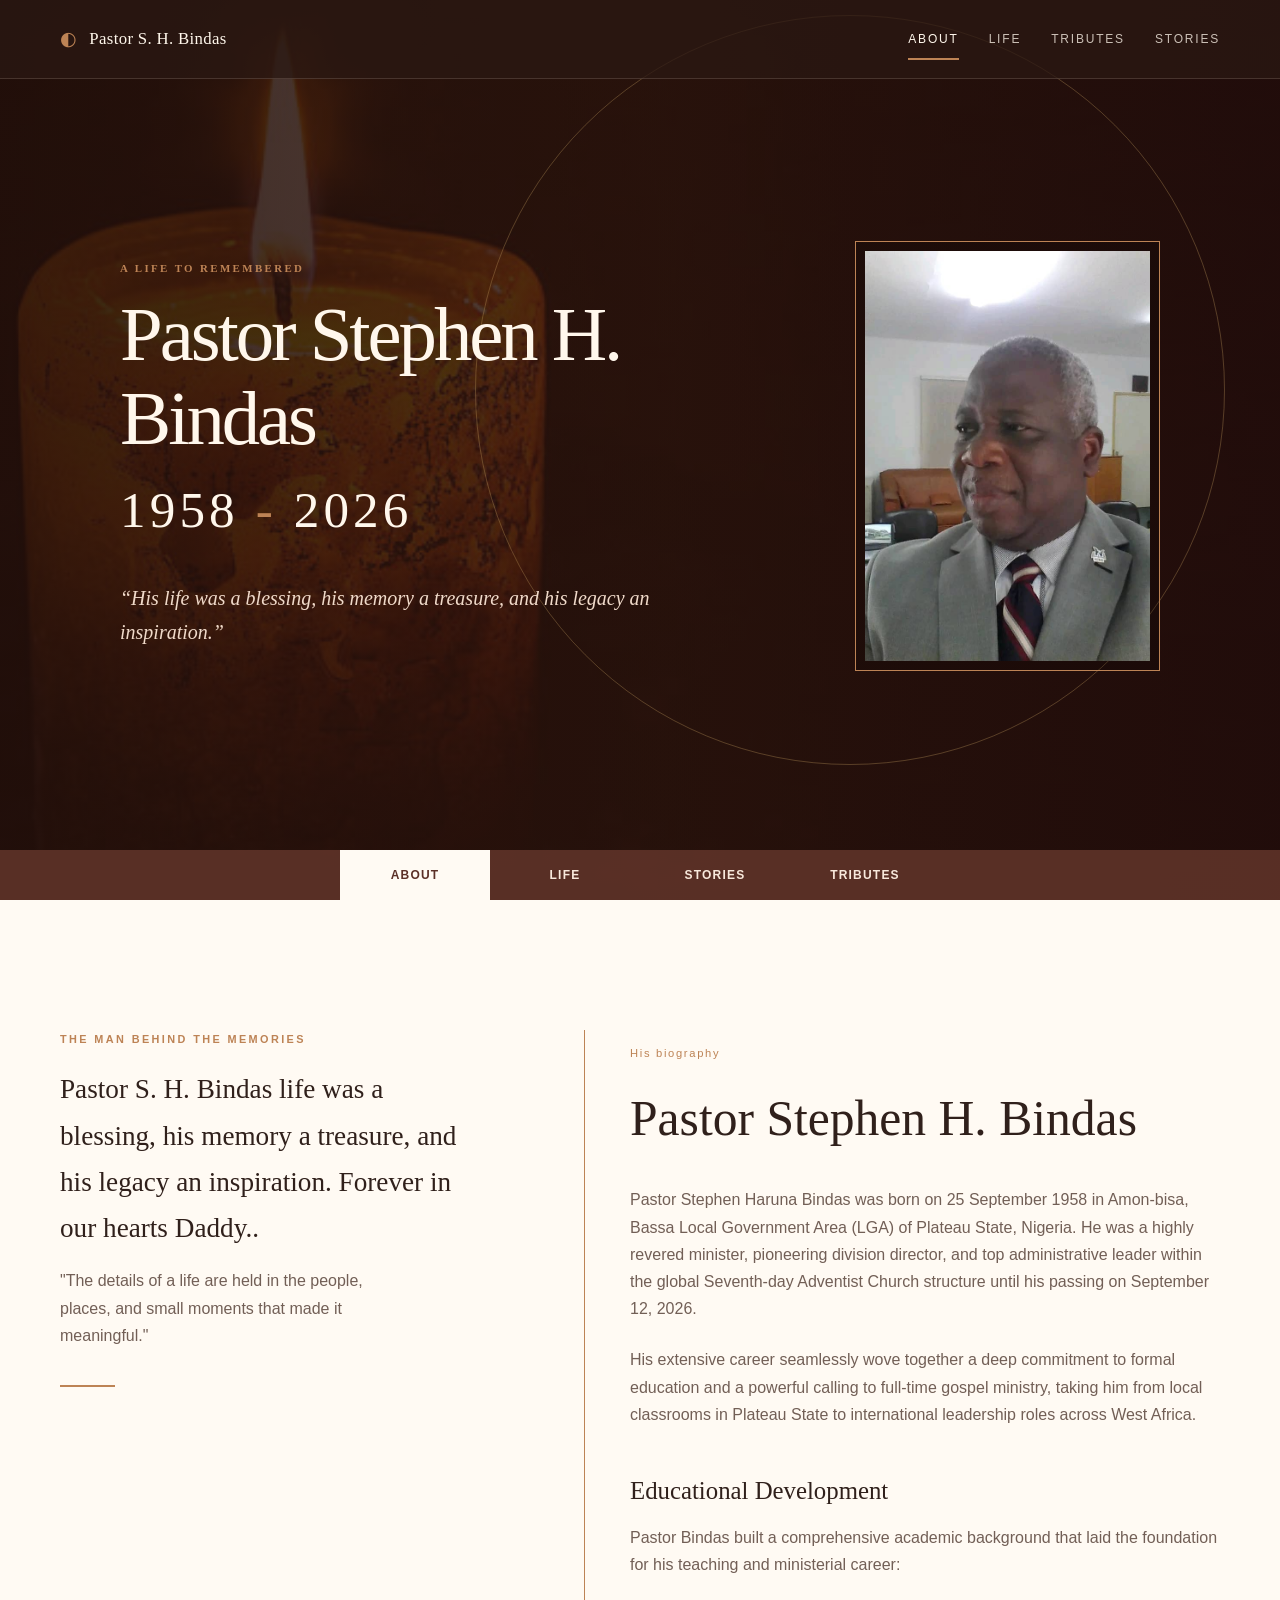
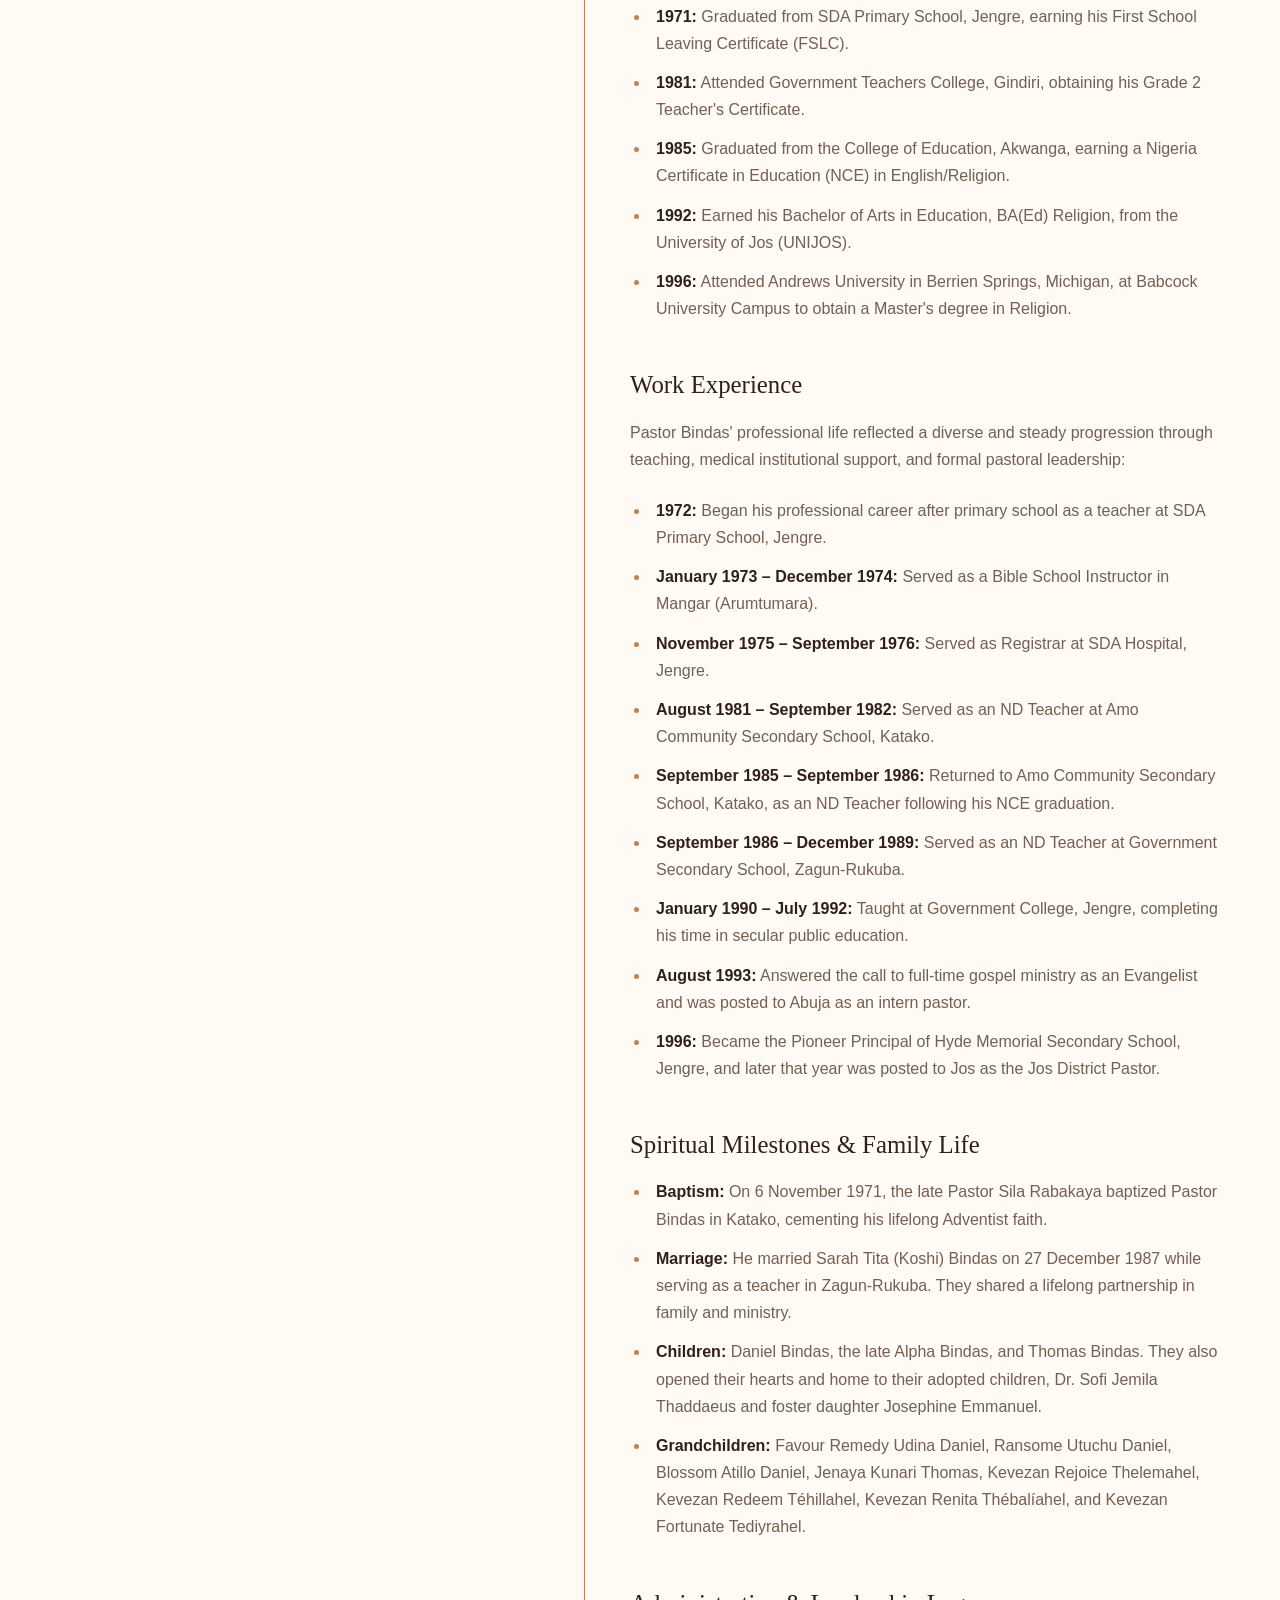
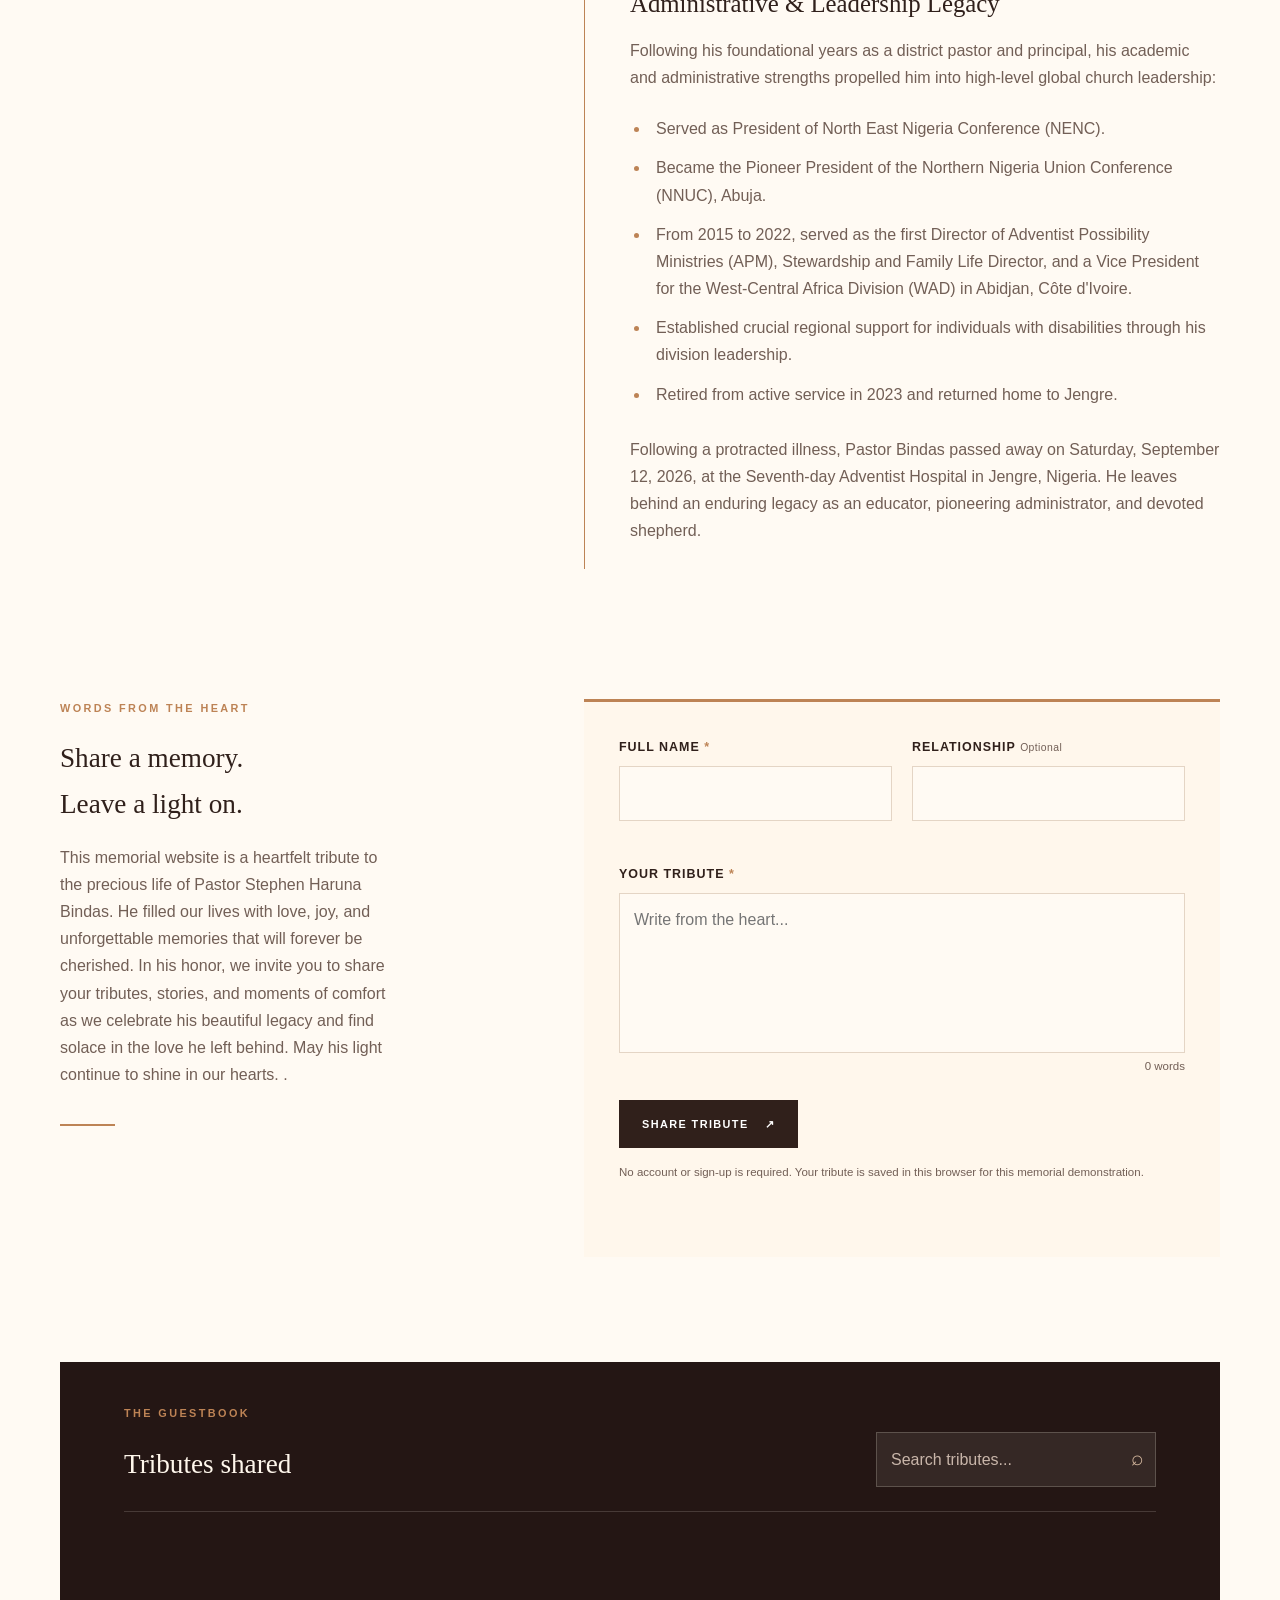
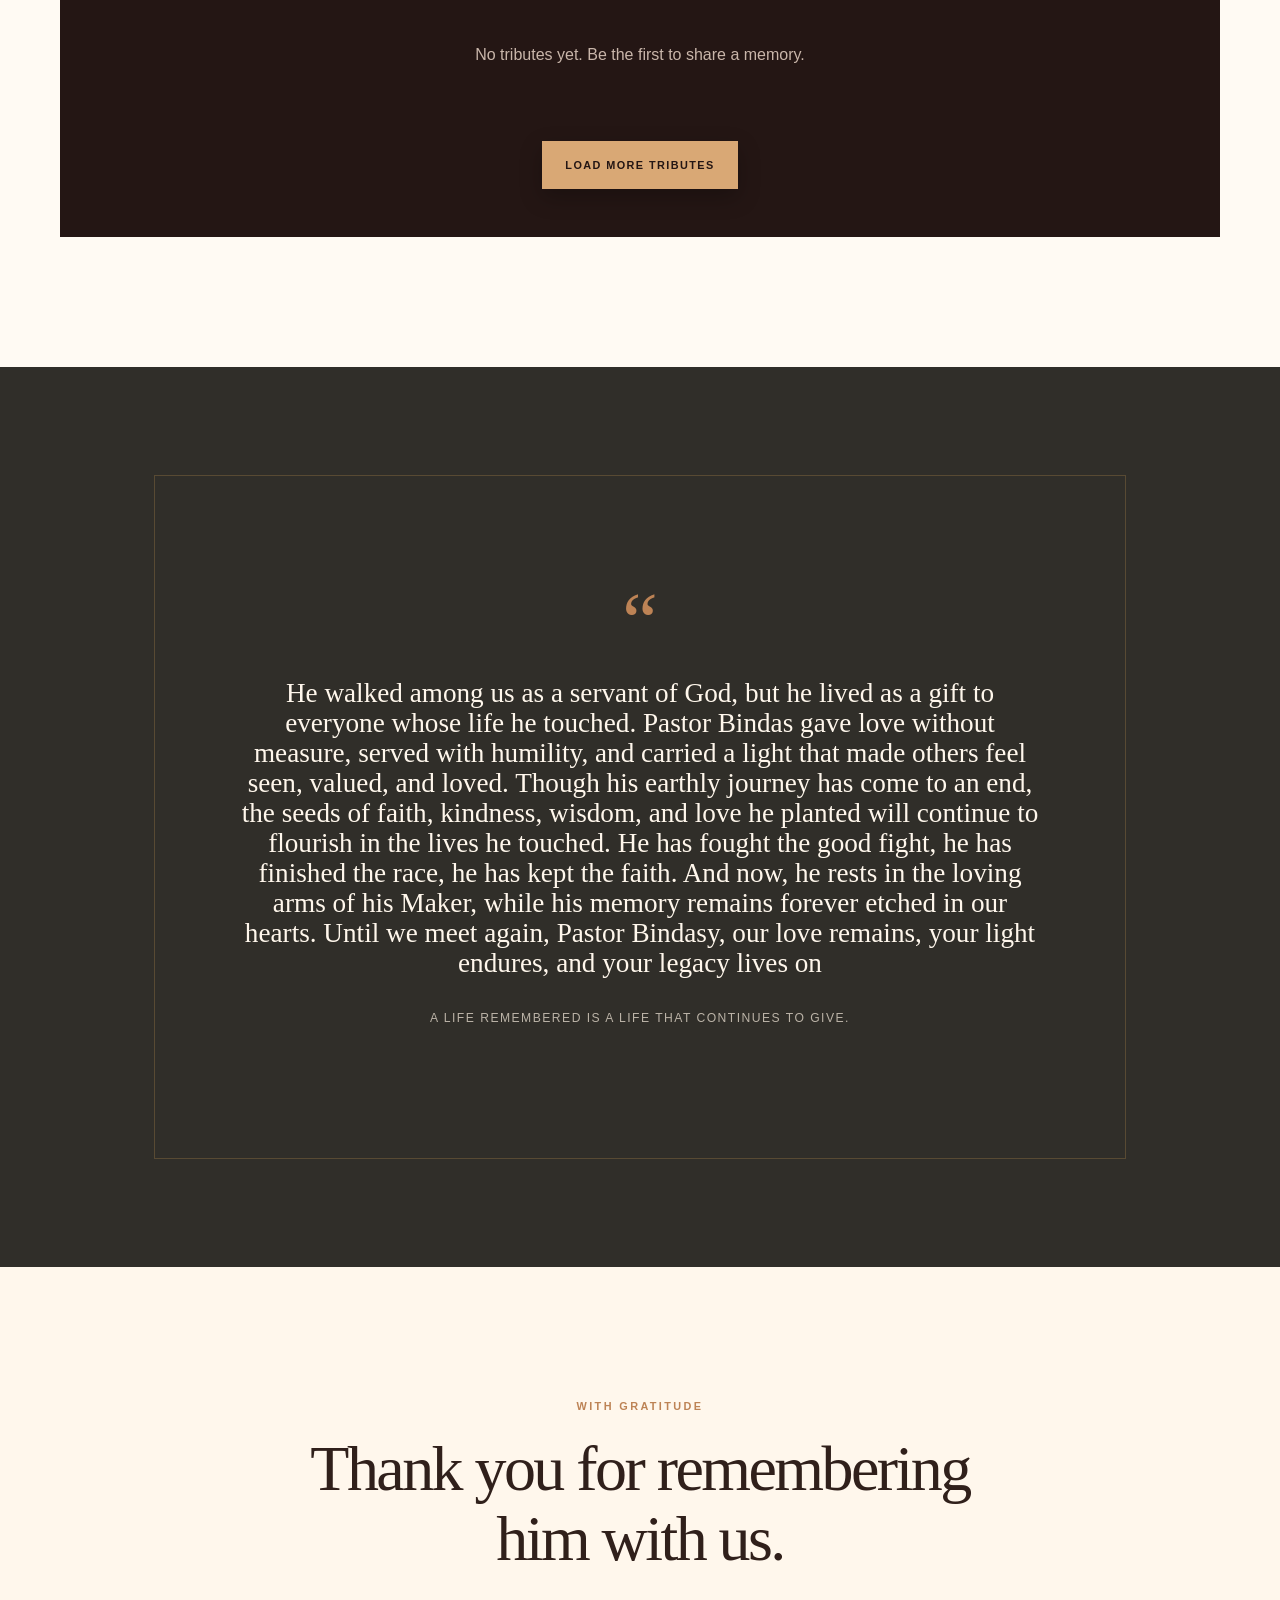
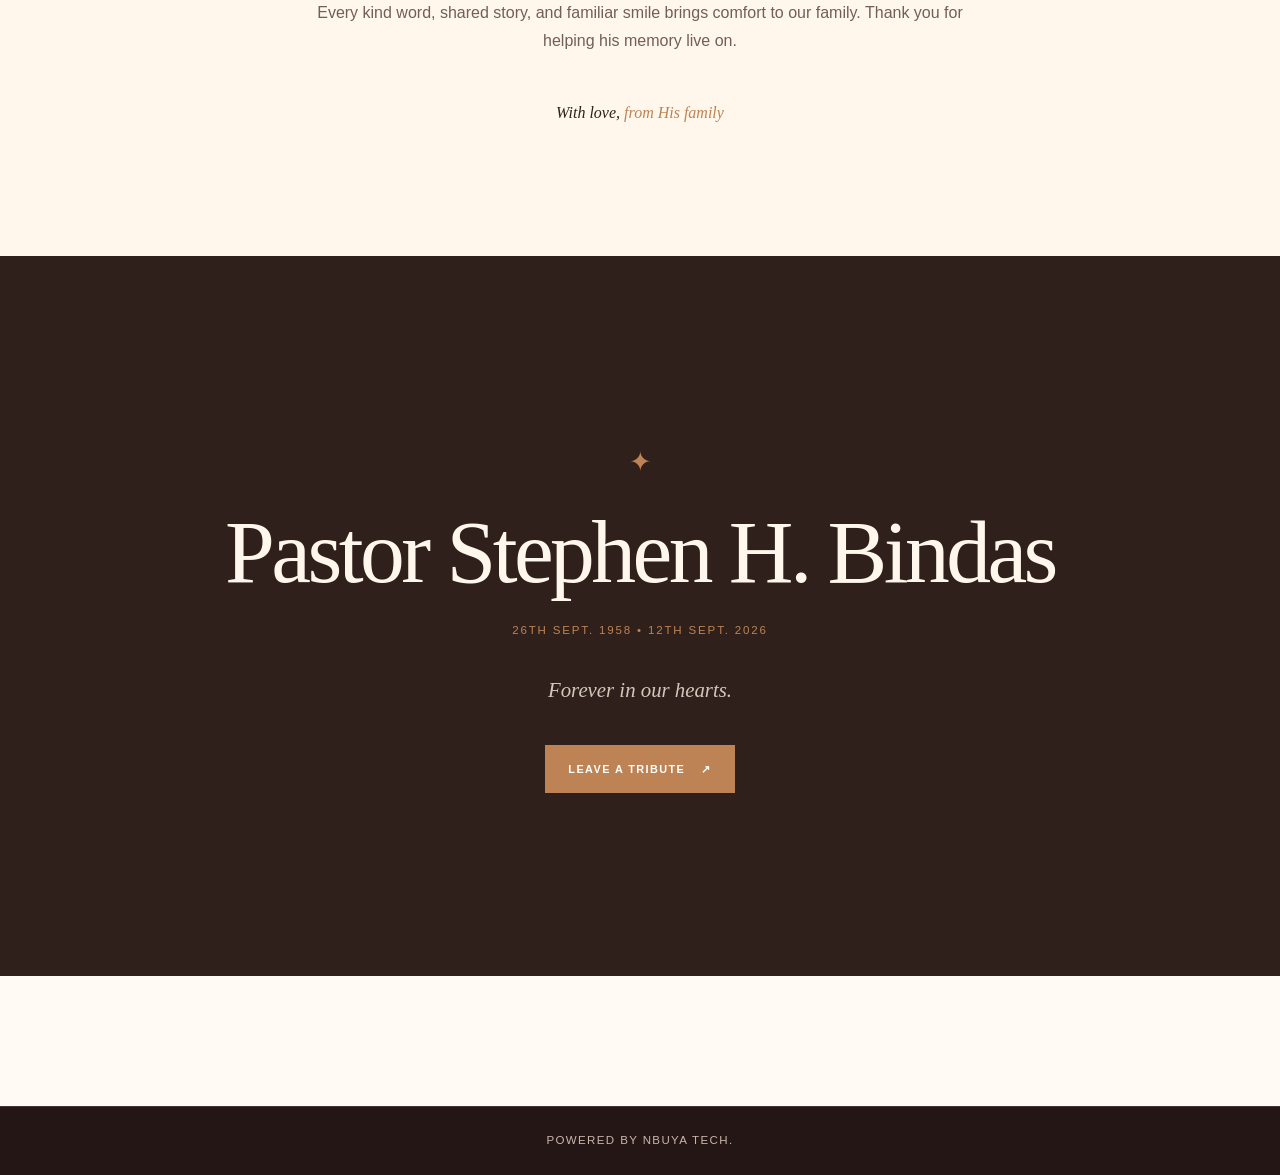
==== index.html @ 5a7131de "Update memorial website" ====
<!doctype html>
<html lang="en">

<head>
    <meta charset="utf-8">
    <meta name="viewport" content="width=device-width, initial-scale=1">
    <title>Pastor Stephen H. Bindas | Memorial Tribute</title>
    <meta name="description"
        content="Dear friends and family, In loving memory of our beloved Late Pastor Bindas, we have created a tribute page where we can share our memories, words of love, and heartfelt tributes in honour of his life and legacy. Please visit the link and leave a tribute. May his memory, love, and legacy continue to live on in our hearts. &#x1F54A;">
    <meta property="og:title" content="In Loving Memory of Late Pastor Bindas">
    <meta property="og:description"
        content="Dear friends and family, In loving memory of our beloved Late Pastor Bindas, we have created a tribute page where we can share our memories, words of love, and heartfelt tributes in honour of his life and legacy. Please take a moment to visit the link below and leave a tribute. May his memory, love, and legacy continue to live on in our hearts. &#x1F54A;">
    <meta property="og:type" content="website">
    <meta property="og:url" content="https://stephenbindas.xyz/">
    <meta property="og:image"
        content="https://stephenbindas.xyz/images/Bindas.jpeg">
    <meta property="og:image:type" content="image/jpeg">
    <meta property="og:image:alt" content="Portrait of Late Pastor Stephen H. Bindas">
    <link rel="stylesheet" href="css/style.css">
    <script src="js/script.js" defer></script>
</head>

<body>
    <a class="skip-link" href="#main-content">Skip to content</a>
    <header class="site-header">
        <nav class="nav container" aria-label="Main navigation">
            <a class="brand" href="#home" aria-label="Return to memorial home"><span
                    class="brand-mark">◐</span><span>Pastor S. H. Bindas</span></a>
            <button class="menu-toggle" type="button" aria-expanded="false" aria-controls="site-menu"
                aria-label="Open navigation menu"><span></span><span></span><span></span></button>
            <div class="nav-links" id="site-menu">
                <a class="nav-link active" href="#home">About</a>
                <a class="nav-link" href="#story">Life</a>
                <!--<a class="nav-link" href="#memories">Gallery</a>-->
                <a class="nav-link" href="#tributes">Tributes</a>
                <a class="nav-link" href="#legacy">Stories</a>
            </div>
        </nav>
    </header>

    <main id="main-content">
        <section class="hero screen" id="home" data-section>
            <div class="hero-wash"></div>
            <div class="hero-content container reveal">
                <div class="portrait-frame">
                    <img class="portrait-photo" src="images/Bindas.jpeg"
                        alt="Pastor Stephen H. Bindas in a formal portrait">
                </div>
                <div class="hero-copy">
                    <h2 class="eyebrow">A life to remembered</h2>
                    <h1>Pastor Stephen H. Bindas</h1>
                    <p class="hero-years">1958 <span aria-hidden="true">-</span> 2026</p>
                    <p class="hero-statement">“His life was a blessing, his memory a treasure, and his legacy an
                        inspiration.”</p>
                </div>
            </div>
            <div class="memorial-tabs" aria-label="Memorial sections">
                <div class="container memorial-tabs-inner">
                    <a class="memorial-tab active" href="#story">About</a>
                    <a class="memorial-tab" href="#story">Life</a>
                    <!-- <a class="memorial-tab" href="#memories">Gallery</a> -->
                    <a class="memorial-tab" href="#legacy">Stories</a>
                    <a class="memorial-tab" href="#tributes">Tributes</a>
                </div>
            </div>
        </section>

        <section class="story section" id="story" data-section>
            <div class="container story-layout">
                <div class="section-intro reveal">
                    <p class="eyebrow">The man behind the memories</p>
                    <h3>Pastor S. H. Bindas life was a blessing, his memory a treasure, and his legacy an inspiration.
                        Forever in our hearts Daddy..</h3>
                    <p class="intro-copy">"The details of a life are held in the people, places, and small moments that
                        made it meaningful."</p>
                    <div class="gold-rule"></div>
                </div>
                <article class="biography-article reveal">
                    <span class="story-number">His biography</span>
                    <h3>Pastor Stephen H. Bindas</h3>
                    <p>Pastor Stephen Haruna Bindas was born on 25 September 1958 in Amon-bisa, Bassa Local Government
                        Area (LGA) of Plateau State, Nigeria. He was a highly revered minister, pioneering division
                        director, and top administrative leader within the global Seventh-day Adventist Church structure
                        until his passing on September 12, 2026.</p>
                    <p>His extensive career seamlessly wove together a deep commitment to formal education and a
                        powerful calling to full-time gospel ministry, taking him from local classrooms in Plateau State
                        to international leadership roles across West Africa.</p>

                    <h4>Educational Development</h4>
                    <p>Pastor Bindas built a comprehensive academic background that laid the foundation for his teaching
                        and ministerial career:</p>
                    <ul>
                        <li><strong>1971:</strong> Graduated from SDA Primary School, Jengre, earning his First School
                            Leaving Certificate (FSLC).</li>
                        <li><strong>1981:</strong> Attended Government Teachers College, Gindiri, obtaining his Grade 2
                            Teacher's Certificate.</li>
                        <li><strong>1985:</strong> Graduated from the College of Education, Akwanga, earning a Nigeria
                            Certificate in Education (NCE) in English/Religion.</li>
                        <li><strong>1992:</strong> Earned his Bachelor of Arts in Education, BA(Ed) Religion, from the
                            University of Jos (UNIJOS).</li>
                        <li><strong>1996:</strong> Attended Andrews University in Berrien Springs, Michigan, at Babcock
                            University Campus to obtain a Master's degree in Religion.</li>
                    </ul>

                    <h4>Work Experience</h4>
                    <p>Pastor Bindas' professional life reflected a diverse and steady progression through teaching,
                        medical institutional support, and formal pastoral leadership:</p>
                    <ul>
                        <li><strong>1972:</strong> Began his professional career after primary school as a teacher at
                            SDA Primary School, Jengre.</li>
                        <li><strong>January 1973 – December 1974:</strong> Served as a Bible School Instructor in Mangar
                            (Arumtumara).</li>
                        <li><strong>November 1975 – September 1976:</strong> Served as Registrar at SDA Hospital,
                            Jengre.</li>
                        <li><strong>August 1981 – September 1982:</strong> Served as an ND Teacher at Amo Community
                            Secondary School, Katako.</li>
                        <li><strong>September 1985 – September 1986:</strong> Returned to Amo Community Secondary
                            School, Katako, as an ND Teacher following his NCE graduation.</li>
                        <li><strong>September 1986 – December 1989:</strong> Served as an ND Teacher at Government
                            Secondary School, Zagun-Rukuba.</li>
                        <li><strong>January 1990 – July 1992:</strong> Taught at Government College, Jengre, completing
                            his time in secular public education.</li>
                        <li><strong>August 1993:</strong> Answered the call to full-time gospel ministry as an
                            Evangelist and was posted to Abuja as an intern pastor.</li>
                        <li><strong>1996:</strong> Became the Pioneer Principal of Hyde Memorial Secondary School,
                            Jengre, and later that year was posted to Jos as the Jos District Pastor.</li>
                    </ul>

                    <h4>Spiritual Milestones &amp; Family Life</h4>
                    <ul>
                        <li><strong>Baptism:</strong> On 6 November 1971, the late Pastor Sila Rabakaya baptized Pastor
                            Bindas in Katako, cementing his lifelong Adventist faith.</li>
                        <li><strong>Marriage:</strong> He married Sarah Tita (Koshi) Bindas on 27 December 1987 while
                            serving as a teacher in Zagun-Rukuba. They shared a lifelong partnership in family and
                            ministry.</li>
                        <li><strong>Children:</strong> Daniel Bindas, the late Alpha Bindas, and Thomas Bindas. They
                            also opened their hearts and home to their adopted children, Dr. Sofi Jemila Thaddaeus and
                            foster daughter Josephine Emmanuel.</li>
                        <li><strong>Grandchildren:</strong> Favour Remedy Udina Daniel, Ransome Utuchu Daniel, Blossom
                            Atillo Daniel, Jenaya Kunari Thomas, Kevezan Rejoice Thelemahel, Kevezan Redeem Téhillahel,
                            Kevezan Renita Thébalíahel, and Kevezan Fortunate Tediyrahel.</li>
                    </ul>

                    <h4>Administrative &amp; Leadership Legacy</h4>
                    <p>Following his foundational years as a district pastor and principal, his academic and
                        administrative strengths propelled him into high-level global church leadership:</p>
                    <ul>
                        <li>Served as President of North East Nigeria Conference (NENC).</li>
                        <li>Became the Pioneer President of the Northern Nigeria Union Conference (NNUC), Abuja.</li>
                        <li>From 2015 to 2022, served as the first Director of Adventist Possibility Ministries (APM),
                            Stewardship and Family Life Director, and a Vice President for the West-Central Africa
                            Division (WAD) in Abidjan, Côte d'Ivoire.</li>
                        <li>Established crucial regional support for individuals with disabilities through his division
                            leadership.</li>
                        <li>Retired from active service in 2023 and returned home to Jengre.</li>
                    </ul>
                    <p>Following a protracted illness, Pastor Bindas passed away on Saturday, September 12, 2026, at the
                        Seventh-day Adventist Hospital in Jengre, Nigeria. He leaves behind an enduring legacy as an
                        educator, pioneering administrator, and devoted shepherd.</p>
                </article>
            </div>
            <!--
        </section>
        <section class="memories section section-dark" id="memories" data-section>
            <div class="container">
                <div class="section-heading reveal">
                    <p class="eyebrow">A collection of moments</p>
                    <h2>Memories we hold close.</h2>
                    <p>Replace these placeholders with photographs that tell his story. Select any image to view it
                        larger.</p>
                </div>
                
                <div class="gallery" aria-label="Memorial photo gallery">
                        <button class="gallery-item gallery-tall reveal" type="button" data-index="0"><span
                            class="image-placeholder"><img src="images/Bindas.jpeg" alt="Pastor Stephen Haruna Bindas in a formal portrait"><span>Memory 01</span></span><span class="gallery-caption">A life
                            well lived</span></button>
                    <button class="gallery-item reveal" type="button" data-index="1"><span
                            class="image-placeholder tone-warm"><img src="images/bindas1.jpeg" alt="Pastor Stephen Haruna Bindas seated indoors"><span>Memory 02</span></span><span
                            class="gallery-caption">The simple joys</span></button>
                    <button class="gallery-item reveal" type="button" data-index="2"><span
                            class="image-placeholder tone-light"><img src="images/bindas2.jpeg" alt="Pastor Stephen Haruna Bindas smiling in traditional clothing"><span>Memory 03</span></span><span
                            class="gallery-caption">Together</span></button>
                    <button class="gallery-item gallery-wide reveal" type="button" data-index="3"><span
                            class="image-placeholder tone-soft"><img src="images/bindas3.jpeg" alt="Pastor Stephen Haruna Bindas wearing a suit and tie"><span>Memory 04</span></span><span
                            class="gallery-caption">A lasting impression</span></button>
                </div>
            
            </div>
        </section>
    -->
            <section class="tributes section" id="tributes" data-section>
                <!--  <div class="demo-tribute-strip" aria-label="Demo tribute preview">
                <div class="demo-tribute-track">
                    <span>Demo tribute</span><strong>“His kindness made every room feel like home.”</strong><i>— A
                        friend</i>
                    <span aria-hidden="true">✦</span>
                    <span>Demo tribute</span><strong>“His kindness made every room feel like home.”</strong><i>— A
                        friend</i>
                    <span aria-hidden="true">✦</span>
                </div>
            </div>
        -->
                <div class="container tribute-layout">
                    <div class="section-intro reveal">
                        <p class="eyebrow">Words from the heart</p>
                        <h3>Share a memory.<br>Leave a light on.</h3>
                        <p class="intro-copy">This memorial website is a heartfelt tribute to the precious life of
                            Pastor
                            Stephen Haruna Bindas. He filled our lives with love, joy, and unforgettable memories that
                            will forever be cherished. In his honor, we invite you to share your tributes, stories, and
                            moments of comfort as we celebrate his beautiful legacy and find solace in the love he left
                            behind. May his light continue to shine in our hearts.

                            .</p>
                        <div class="gold-rule"></div>
                    </div>

                    <div class="tribute-panel reveal">
                        <form id="tribute-form" novalidate>
                            <div class="form-row">
                                <div class="field"><label for="full-name">Full name <span
                                            aria-hidden="true">*</span></label><input id="full-name" name="fullName"
                                        type="text" autocomplete="name" required><small class="field-error"
                                        id="name-error"></small></div>
                                <div class="field"><label for="relationship">Relationship <span
                                            class="optional">Optional</span></label><input id="relationship"
                                        name="relationship" type="text" autocomplete="off"></div>
                            </div>
                            <div class="field"><label for="tribute-message">Your tribute <span
                                        aria-hidden="true">*</span></label><textarea id="tribute-message" name="message"
                                    rows="5" required placeholder="Write from the heart..."></textarea>
                                <div class="field-meta"><small class="field-error" id="message-error"></small><span
                                        id="word-count">0 words</span></div>
                            </div>
                            <button class="button button-dark" type="submit">Share tribute <span
                                    aria-hidden="true">↗</span></button>
                            <p class="form-note">No account or sign-up is required. Your tribute is saved in this
                                browser for this memorial demonstration.</p>
                        </form>
                        <div class="notification" id="form-notification" role="status" aria-live="polite"></div>
                    </div>
                </div>
                <div class="container tribute-list-wrap reveal">
                    <div class="list-header">
                        <div>
                            <p class="eyebrow">The guestbook</p>
                            <h3>Tributes shared</h3>
                        </div><label class="search-box"><span class="sr-only">Search tributes</span><input
                                id="tribute-search" type="search" placeholder="Search tributes..."><span
                                aria-hidden="true">⌕</span></label>
                    </div>
                    <div class="tribute-carousel" aria-label="Submitted tributes carousel">
                        <button class="carousel-control carousel-prev" id="carousel-prev" type="button"
                            aria-label="Show previous tribute">‹</button>
                        <div class="tribute-carousel-window">
                            <div id="tribute-list" class="tribute-list"></div>
                        </div>
                        <button class="carousel-control carousel-next" id="carousel-next" type="button"
                            aria-label="Show next tribute">›</button>
                    </div>
                    <p class="carousel-status" id="carousel-status" aria-live="polite"></p>
                    <p id="empty-state" class="empty-state">No tributes yet. Be the first to share a memory.</p>
                    <button class="button button-outline load-more" id="load-more" type="button" hidden>Load more
                        tributes</button>
                </div>
            </section>

            <section class="quote screen section-dark" id="legacy" data-section>
                <div class="quote-content container reveal"><span class="quote-mark" aria-hidden="true">“</span>
                    <blockquote><!-- REPLACE: MEMORIAL QUOTE -->
                        <h3> He walked among us as a servant of God, but he lived as a
                            gift to everyone whose life he touched. Pastor Bindas gave love without measure, served with
                            humility, and carried a light that made others feel seen, valued, and loved. Though his
                            earthly
                            journey has come to an end, the seeds of faith, kindness, wisdom, and love he planted will
                            continue
                            to flourish in the lives he touched.

                            He has fought the good fight, he has finished the race, he has kept the faith. And now, he
                            rests in
                            the loving arms of his Maker, while his memory remains forever etched in our hearts.

                            Until we meet again, Pastor Bindasy, our love remains, your light endures, and your legacy
                            lives on </h3>
                    </blockquote>
                    <p class="quote-attribution">A life remembered is a life that continues to give.</p>
                </div>
            </section>
            <section class="thank-you section">
                <div class="container thank-you-content reveal">
                    <p class="eyebrow">With gratitude</p>
                    <h2>Thank you for remembering him with us.</h2>
                    <p>Every kind word, shared story, and familiar smile brings comfort to our family. Thank you for
                        helping
                        his memory live on.</p>
                    <div class="signature">With love, <span> from His family</span></div>
                </div>
            </section>
            <section class="final-screen screen" aria-labelledby="final-heading">
                <div class="container final-content reveal"><span class="final-star"
                        aria-hidden="true">✦</span><!-- REPLACE: FATHER'S NAME -->
                    <h2 id="final-heading">Pastor Stephen H. Bindas</h2><!-- REPLACE: DATES -->
                    <p class="life-dates">26th Sept. 1958 <span aria-hidden="true">•</span> 12th Sept. 2026</p>
                    <p class="forever">Forever in our hearts.</p><a class="button button-gold" href="#tributes">Leave a
                        tribute <span aria-hidden="true">↗</span></a>
                </div>
            </section>
    </main>

    <footer class="site-footer">
        <p>Powered by NBUYA Tech.</p>
    </footer>

    <button class="back-to-top" id="back-to-top" type="button" aria-label="Back to top">↑</button>
    <div class="lightbox" id="lightbox" role="dialog" aria-modal="true" aria-label="Expanded memory" hidden><button
            class="lightbox-close" type="button" aria-label="Close image viewer">×</button><button
            class="lightbox-arrow lightbox-prev" type="button" aria-label="Previous image">‹</button>
        <div class="lightbox-image" id="lightbox-image"></div>
        <p id="lightbox-caption"></p><button class="lightbox-arrow lightbox-next" type="button"
            aria-label="Next image">›</button>
    </div>
</body>

</html>
---- css/style.css ----
:root { --ivory: #fff7ec; --paper: #fffaf3; --charcoal: #30201b; --muted: #725f56; --gold: #bd8355; --line: #e4d5c5; --dark: #3f211b; --brown: #5b3027; --serif: Georgia, 'Times New Roman', serif; --sans: 'Trebuchet MS', 'Segoe UI', sans-serif; }
* { box-sizing: border-box; }
html { scroll-behavior: smooth; }
body { margin: 0; background: var(--paper); color: var(--charcoal); font-family: var(--sans); font-size: 16px; line-height: 1.7; }
body.menu-open { overflow: hidden; }
a { color: inherit; text-decoration: none; }
button, input, textarea { font: inherit; }
button, a { -webkit-tap-highlight-color: transparent; }
:focus-visible { outline: 3px solid var(--gold); outline-offset: 4px; }
.container { width: min(1160px, calc(100% - 80px)); margin-inline: auto; }
.screen { min-height: 100vh; display: grid; place-items: center; }
.section { padding: 130px 0; }
.section-dark { background: var(--dark); color: var(--ivory); }
.skip-link { position: fixed; left: 16px; top: -60px; z-index: 20; padding: 10px 16px; background: var(--gold); color: #fff; }
.skip-link:focus { top: 16px; }
.site-header { position: fixed; top: 0; z-index: 10; width: 100%; border-bottom: 1px solid rgba(255,239,220,.14); background: rgba(43,24,19,.76); color: var(--ivory); transition: background .3s, color .3s, box-shadow .3s; }
.site-header.scrolled { background: rgba(63,33,27,.97); color: var(--ivory); box-shadow: 0 1px 18px rgba(49,25,20,.18); border-color: rgba(255,239,220,.18); }
.nav { min-height: 78px; display: flex; align-items: center; justify-content: space-between; gap: 30px; }
.brand { display: flex; align-items: center; gap: 12px; font-family: var(--serif); font-size: 1.05rem; letter-spacing: .02em; }
.brand-mark, .final-star { color: var(--gold); font-size: 1.2rem; }
.nav-links { display: flex; align-items: center; gap: 30px; }
.nav-link { position: relative; font-size: .75rem; text-transform: uppercase; letter-spacing: .15em; padding: 28px 0; opacity: .76; }
.nav-link:hover, .nav-link.active { opacity: 1; }
.nav-link.active::after { position: absolute; content: ''; left: 0; right: 0; bottom: 17px; height: 2px; background: var(--gold); }
.menu-toggle { display: none; border: 0; background: transparent; color: inherit; cursor: pointer; padding: 8px; }
.menu-toggle span { display: block; width: 25px; height: 1px; margin: 5px; background: currentColor; }
.hero { position: relative; overflow: hidden; background: #301710 url('../images/candle.jpeg') center / cover no-repeat; color: var(--ivory); text-align: center; }
.hero::before { content: ''; position: absolute; inset: 0; background: linear-gradient(90deg, rgba(35,15,10,.82), rgba(48,22,13,.58) 52%, rgba(35,13,11,.78)), linear-gradient(110deg, rgba(48,22,13,.46), rgba(35,13,11,.72)); }
.hero-wash { position: absolute; width: min(60vw, 750px); height: min(60vw, 750px); border: 1px solid rgba(190,153,93,.35); border-radius: 50%; transform: translate(28%, -8%); }
.hero-content { position: relative; display: flex; flex-direction: row-reverse; align-items: center; justify-content: center; gap: clamp(35px, 8vw, 120px); width: min(1040px, calc(100% - 80px)); padding: 82px 0 70px; text-align: left; }
.eyebrow { margin: 0 0 18px; color: var(--gold); text-transform: uppercase; letter-spacing: .22em; font-size: .68rem; font-weight: bold; }
.hero h1, h2, blockquote { font-family: var(--serif); font-weight: normal; line-height: 1.1; }
.hero h1 { margin: 18px 0 4px; font-size: clamp(3rem, 6vw, 5.8rem); letter-spacing: -.04em; }
.portrait-frame { width: min(340px, 72vw); height: min(430px, 58vh); min-height: 300px; margin: 0 auto; padding: 9px; border: 1px solid var(--gold); background: rgba(0,0,0,.2); }
.portrait-photo { display: block; width: 100%; height: 100%; object-fit: cover; object-position: center 28%; }
.life-dates { letter-spacing: .16em; color: var(--gold); font-size: .72rem; text-transform: uppercase; }
.hero-copy { max-width: 650px; }.hero-years { margin: 0; color: var(--ivory); font-family: var(--serif); font-size: clamp(2rem, 4vw, 3.6rem); letter-spacing: .08em; }.hero-years span { color: var(--gold); }.hero-statement { max-width: 540px; margin: 28px 0 0; color: #f0daca; font-family: var(--serif); font-size: 1.25rem; font-style: italic; }
.scroll-cue { display: inline-flex; align-items: center; gap: 12px; margin-top: 35px; color: #c4bbae; text-transform: uppercase; letter-spacing: .16em; font-size: .65rem; }
.scroll-line { width: 35px; height: 1px; background: var(--gold); }
.memorial-tabs { position: absolute; bottom: 0; left: 0; width: 100%; background: rgba(91,48,39,.96); }
.memorial-tabs-inner { display: flex; justify-content: center; gap: 0; }
.memorial-tab { min-width: 150px; padding: 15px 25px; color: #f8e9dc; font-size: .75rem; font-weight: bold; letter-spacing: .1em; text-align: center; text-transform: uppercase; }
.memorial-tab:hover, .memorial-tab.active { background: var(--paper); color: var(--brown); }
.story { background: var(--paper); }
.story-layout, .tribute-layout { display: grid; grid-template-columns: .8fr 1.2fr; gap: 100px; align-items: start; }
.section-intro { position: sticky; top: 140px; }
h2 { margin: 0 0 25px; font-size: clamp(2.5rem, 5vw, 4.8rem); letter-spacing: -.04em; }
.intro-copy { max-width: 330px; color: var(--muted); }
.gold-rule { width: 55px; height: 2px; margin-top: 36px; background: var(--gold); }
.biography-article { max-width: 700px; padding: 8px 0 0 45px; border-left: 1px solid var(--gold); }
.biography-article h3 { margin: 12px 0 25px; font-size: clamp(2rem, 4vw, 3.1rem); }
.biography-article p { margin: 0 0 24px; color: var(--muted); font-size: 1rem; }
.biography-article h4 { margin: 42px 0 12px; color: var(--charcoal); font-family: var(--serif); font-size: 1.55rem; font-weight: normal; }
.biography-article ul { margin: 0 0 28px; padding-left: 20px; color: var(--muted); }
.biography-article li { margin-bottom: 12px; padding-left: 6px; }
.biography-article li::marker { color: var(--gold); }
.biography-article strong { color: var(--charcoal); font-weight: bold; }
.story-number { color: var(--gold); font-size: .7rem; letter-spacing: .15em; }
h3 { margin: 7px 0 10px; font-family: var(--serif); font-size: 1.7rem; font-weight: normal; }
.demo-tribute-strip { overflow: hidden; padding: 16px 0; border-top: 1px solid var(--line); border-bottom: 1px solid var(--line); background: var(--ivory); color: var(--charcoal); white-space: nowrap; }
.demo-tribute-track { display: flex; align-items: center; gap: 22px; width: max-content; animation: tribute-scroll 28s linear infinite; }
.demo-tribute-track span { color: var(--gold); font-size: .65rem; font-weight: bold; letter-spacing: .18em; text-transform: uppercase; }
.demo-tribute-track strong { font-family: var(--serif); font-size: 1.05rem; font-weight: normal; }
.demo-tribute-track i { color: var(--muted); font-family: var(--serif); font-size: .9rem; }
@keyframes tribute-scroll { from { transform: translateX(0); } to { transform: translateX(-50%); } }
.memories { background-color: var(--dark); background-image: linear-gradient(145deg, rgba(178,138,75,.12), transparent 45%); }
.section-heading { max-width: 560px; margin-bottom: 55px; }
.section-heading h2 { color: var(--ivory); }
.section-heading > p:last-child { color: #bcb6ac; }
.gallery { display: grid; grid-template-columns: 1.1fr .85fr .85fr; grid-template-rows: 220px 220px; gap: 18px; }
.gallery-item { position: relative; overflow: hidden; min-width: 0; padding: 0; border: 0; background: #3c3934; text-align: left; cursor: pointer; }
.gallery-tall { grid-row: span 2; }
.gallery-wide { grid-column: span 2; }
.image-placeholder { position: relative; display: grid; place-items: center; width: 100%; height: 100%; overflow: hidden; color: rgba(255,253,249,.78); background: radial-gradient(circle at 30% 25%, #867860, #514a3e 50%, #36332e); font-family: var(--serif); font-size: 1.2rem; transition: transform .5s; }
.image-placeholder img { display: block; width: 100%; height: 100%; object-fit: cover; transition: transform .5s; }
.image-placeholder > span { position: absolute; left: 0; top: 0; opacity: 0; }
.tone-warm { background: radial-gradient(circle at 70% 25%, #a89270, #655646 55%, #3d3932); }.tone-light { background: radial-gradient(circle at 45% 15%, #d8d1c3, #968f82 50%, #605a50); color: #514b42; }.tone-soft { background: radial-gradient(circle at 40% 20%, #a6a398, #706d64 55%, #3d3a35); }
.gallery-item:hover .image-placeholder img { transform: scale(1.04); }
.gallery-caption { position: absolute; bottom: 18px; left: 20px; color: #fff; font-family: var(--serif); font-size: 1.15rem; }
.tributes { background: var(--paper); }
.tribute-panel { padding: 35px; background: var(--ivory); border-top: 3px solid var(--gold); }
.form-row { display: grid; grid-template-columns: 1fr 1fr; gap: 20px; }
.field { margin-bottom: 23px; }.field label { display: block; margin-bottom: 8px; font-size: .78rem; font-weight: bold; letter-spacing: .08em; text-transform: uppercase; }.field label span:not(.optional) { color: var(--gold); }.optional { color: var(--muted); font-size: .65rem; font-weight: normal; letter-spacing: .04em; text-transform: none; }
input, textarea { width: 100%; border: 1px solid var(--line); border-radius: 0; padding: 13px 14px; background: var(--paper); color: var(--charcoal); transition: border-color .2s, box-shadow .2s; }
textarea { display: block; min-height: 130px; resize: none; line-height: 1.65; }
input:focus, textarea:focus { border-color: var(--gold); box-shadow: 0 0 0 3px rgba(178,138,75,.12); outline: none; }
.field-error { display: block; min-height: 20px; color: #a34538; font-size: .75rem; }.field-meta { display: flex; justify-content: space-between; gap: 12px; }.field-meta > span { color: var(--muted); font-size: .72rem; padding-top: 4px; }
.button { display: inline-flex; align-items: center; justify-content: center; gap: 16px; min-height: 48px; padding: 12px 22px; border: 1px solid transparent; cursor: pointer; text-transform: uppercase; letter-spacing: .13em; font-size: .68rem; font-weight: bold; transition: transform .2s, background .2s; }.button:hover { transform: translateY(-2px); }.button-dark { background: var(--charcoal); color: #fff; }.button-outline { border-color: var(--gold); background: transparent; color: var(--charcoal); }.button-gold { background: var(--gold); color: #fff; }.form-note { margin: 15px 0 0; color: var(--muted); font-size: .72rem; }.notification { min-height: 22px; margin-top: 18px; color: #397152; font-size: .85rem; }.notification.error { color: #a34538; }
.tribute-list-wrap { margin-top: 105px; padding: 42px clamp(18px, 5vw, 65px) 48px; background: #241614; color: var(--ivory); }.list-header { display: flex; align-items: end; justify-content: space-between; gap: 25px; padding-bottom: 24px; border-bottom: 1px solid rgba(255,247,236,.16); }.list-header h3 { margin: 0; }.search-box { position: relative; width: min(280px, 100%); }.search-box input { border-color: rgba(255,247,236,.2); background: rgba(255,247,236,.08); color: var(--ivory); padding-right: 35px; }.search-box input::placeholder { color: #c9b6aa; }.search-box span:not(.sr-only) { position: absolute; right: 12px; top: 8px; color: #d6b99f; font-size: 1.3rem; }.tribute-carousel { display: flex; align-items: center; gap: 18px; margin-top: 28px; }.tribute-carousel-window { width: 100%; overflow: hidden; }.tribute-list { display: flex; gap: 18px; margin: 0; transition: transform .55s ease; will-change: transform; }.tribute-card { flex: 0 0 100%; min-height: 220px; padding: clamp(25px, 5vw, 45px); border: 1px solid rgba(218,174,135,.34); background: linear-gradient(135deg, #4a2923, #2e1c19); box-shadow: 0 18px 45px rgba(0,0,0,.2); }.tribute-card h4 { margin: 0; color: #fff8ef; font-family: var(--serif); font-size: clamp(1.5rem, 3vw, 2.1rem); font-weight: normal; }.tribute-meta { margin: 5px 0 22px; color: #d9a875; font-size: .7rem; letter-spacing: .1em; text-transform: uppercase; }.tribute-card p { margin: 0; color: #eadbd0; font-family: var(--serif); font-size: clamp(1rem, 2vw, 1.25rem); line-height: 1.8; white-space: pre-wrap; }.carousel-control { flex: 0 0 44px; width: 44px; height: 44px; border: 1px solid rgba(218,174,135,.55); border-radius: 50%; background: transparent; color: #f7d8b8; cursor: pointer; font-size: 2rem; line-height: 1; }.carousel-control:hover { background: var(--gold); color: #fff; }.carousel-control:disabled { opacity: .35; cursor: not-allowed; }.carousel-status { min-height: 22px; margin: 18px 0 0; color: #c9b6aa; font-size: .72rem; letter-spacing: .12em; text-align: center; text-transform: uppercase; }.empty-state { color: #c9b6aa; text-align: center; padding: 45px; }.load-more { display: block; margin: 28px auto 0; }
.tribute-list-wrap .load-more { border-color: #d9a875; background: #d9a875; color: #241614; box-shadow: 0 8px 22px rgba(0,0,0,.25); }.tribute-list-wrap .load-more:hover { background: #edc18f; border-color: #edc18f; }
.quote { position: relative; overflow: hidden; background: #302e29; }.quote::before { content: ''; position: absolute; inset: 12%; border: 1px solid rgba(178,138,75,.3); }.quote-content { position: relative; max-width: 800px; text-align: center; }.quote-mark { display: block; color: var(--gold); font-family: var(--serif); font-size: 5rem; line-height: .7; }.quote blockquote { margin: 30px 0; font-size: clamp(2rem, 4.5vw, 4.2rem); }.quote-attribution { color: #bbb3a7; font-size: .76rem; letter-spacing: .12em; text-transform: uppercase; }
.thank-you { background: var(--ivory); text-align: center; }.thank-you-content { max-width: 700px; }.thank-you h2 { font-size: clamp(2.5rem, 5vw, 4.5rem); }.thank-you p:not(.eyebrow) { color: var(--muted); }.signature { margin-top: 45px; font-family: var(--serif); font-style: italic; }.signature span { color: var(--gold); }
.final-screen { min-height: 80vh; background: var(--charcoal); color: var(--ivory); text-align: center; }.final-content { display: flex; flex-direction: column; align-items: center; }.final-star { font-size: 1.7rem; }.final-screen h2 { margin: 18px 0 8px; font-size: clamp(3rem, 7vw, 6.2rem); }.forever { margin: 20px 0 38px; font-family: var(--serif); font-size: 1.3rem; font-style: italic; color: #d1c8bb; }
.site-footer { padding: 24px 20px; background: #241614; border-top: 1px solid rgba(255,247,236,.14); color: #c9b6aa; text-align: center; }.site-footer p { margin: 0; font-size: .72rem; letter-spacing: .12em; text-transform: uppercase; }
.back-to-top { position: fixed; right: 24px; bottom: 24px; z-index: 5; width: 43px; height: 43px; border: 1px solid var(--gold); background: var(--paper); color: var(--charcoal); cursor: pointer; opacity: 0; pointer-events: none; transition: opacity .2s; }.back-to-top.visible { opacity: 1; pointer-events: auto; }
.lightbox { position: fixed; inset: 0; z-index: 30; display: grid; place-items: center; padding: 50px; background: rgba(21,20,18,.96); color: #fff; }.lightbox[hidden] { display: none; }.lightbox-image { width: min(75vw, 800px); height: min(70vh, 600px); display: grid; place-items: center; overflow: hidden; background: #2b2925; }.lightbox-image img { display: block; width: 100%; height: 100%; object-fit: contain; }.lightbox-close, .lightbox-arrow { position: absolute; border: 0; background: none; color: #fff; cursor: pointer; font-size: 2.8rem; }.lightbox-close { top: 18px; right: 30px; }.lightbox-prev { left: 7%; }.lightbox-next { right: 7%; }.lightbox p { position: absolute; bottom: 20px; margin: 0; color: #d6cec2; font-family: var(--serif); }
.reveal { opacity: 0; transform: translateY(18px); transition: opacity .7s ease, transform .7s ease; }.reveal.is-visible { opacity: 1; transform: none; }.sr-only { position: absolute; width: 1px; height: 1px; overflow: hidden; clip: rect(0,0,0,0); white-space: nowrap; }
@media (max-width: 800px) { .container { width: min(100% - 40px, 600px); }.section { padding: 90px 0; }.menu-toggle { display: block; }.nav-links { position: fixed; inset: 78px 0 auto 0; display: none; flex-direction: column; align-items: stretch; gap: 0; padding: 20px; background: var(--brown); color: var(--ivory); box-shadow: 0 12px 20px rgba(0,0,0,.1); }.nav-links.open { display: flex; }.nav-link { padding: 14px 8px; }.nav-link.active::after { bottom: 8px; left: 8px; right: auto; width: 25px; }.hero-content { flex-direction: column; gap: 28px; padding-top: 100px; text-align: center; }.hero-copy { max-width: 600px; }.hero-statement { margin-inline: auto; }.memorial-tabs-inner { width: 100%; justify-content: flex-start; overflow-x: auto; }.memorial-tab { min-width: 120px; padding-inline: 16px; }.story-layout, .tribute-layout { grid-template-columns: 1fr; gap: 55px; }.section-intro { position: static; }.gallery { grid-template-columns: 1fr 1fr; grid-template-rows: repeat(2, 220px); }.gallery-tall { grid-row: span 1; }.gallery-wide { grid-column: span 2; } }
@media (max-width: 520px) { .hero h1 { font-size: 3.1rem; }.portrait-frame { width: min(290px, 80vw); height: 360px; min-height: 0; }.form-row { grid-template-columns: 1fr; gap: 0; }.tribute-panel { padding: 24px 18px; }.list-header { display: block; }.search-box { display: block; margin-top: 20px; width: 100%; }.lightbox { padding: 25px; }.lightbox-image { width: 100%; height: 55vh; }.lightbox-prev { left: 8px; }.lightbox-next { right: 8px; } }
@media (prefers-reduced-motion: reduce) { *, *::before, *::after { scroll-behavior: auto !important; transition-duration: .01ms !important; animation-duration: .01ms !important; }.reveal { opacity: 1; transform: none; } }
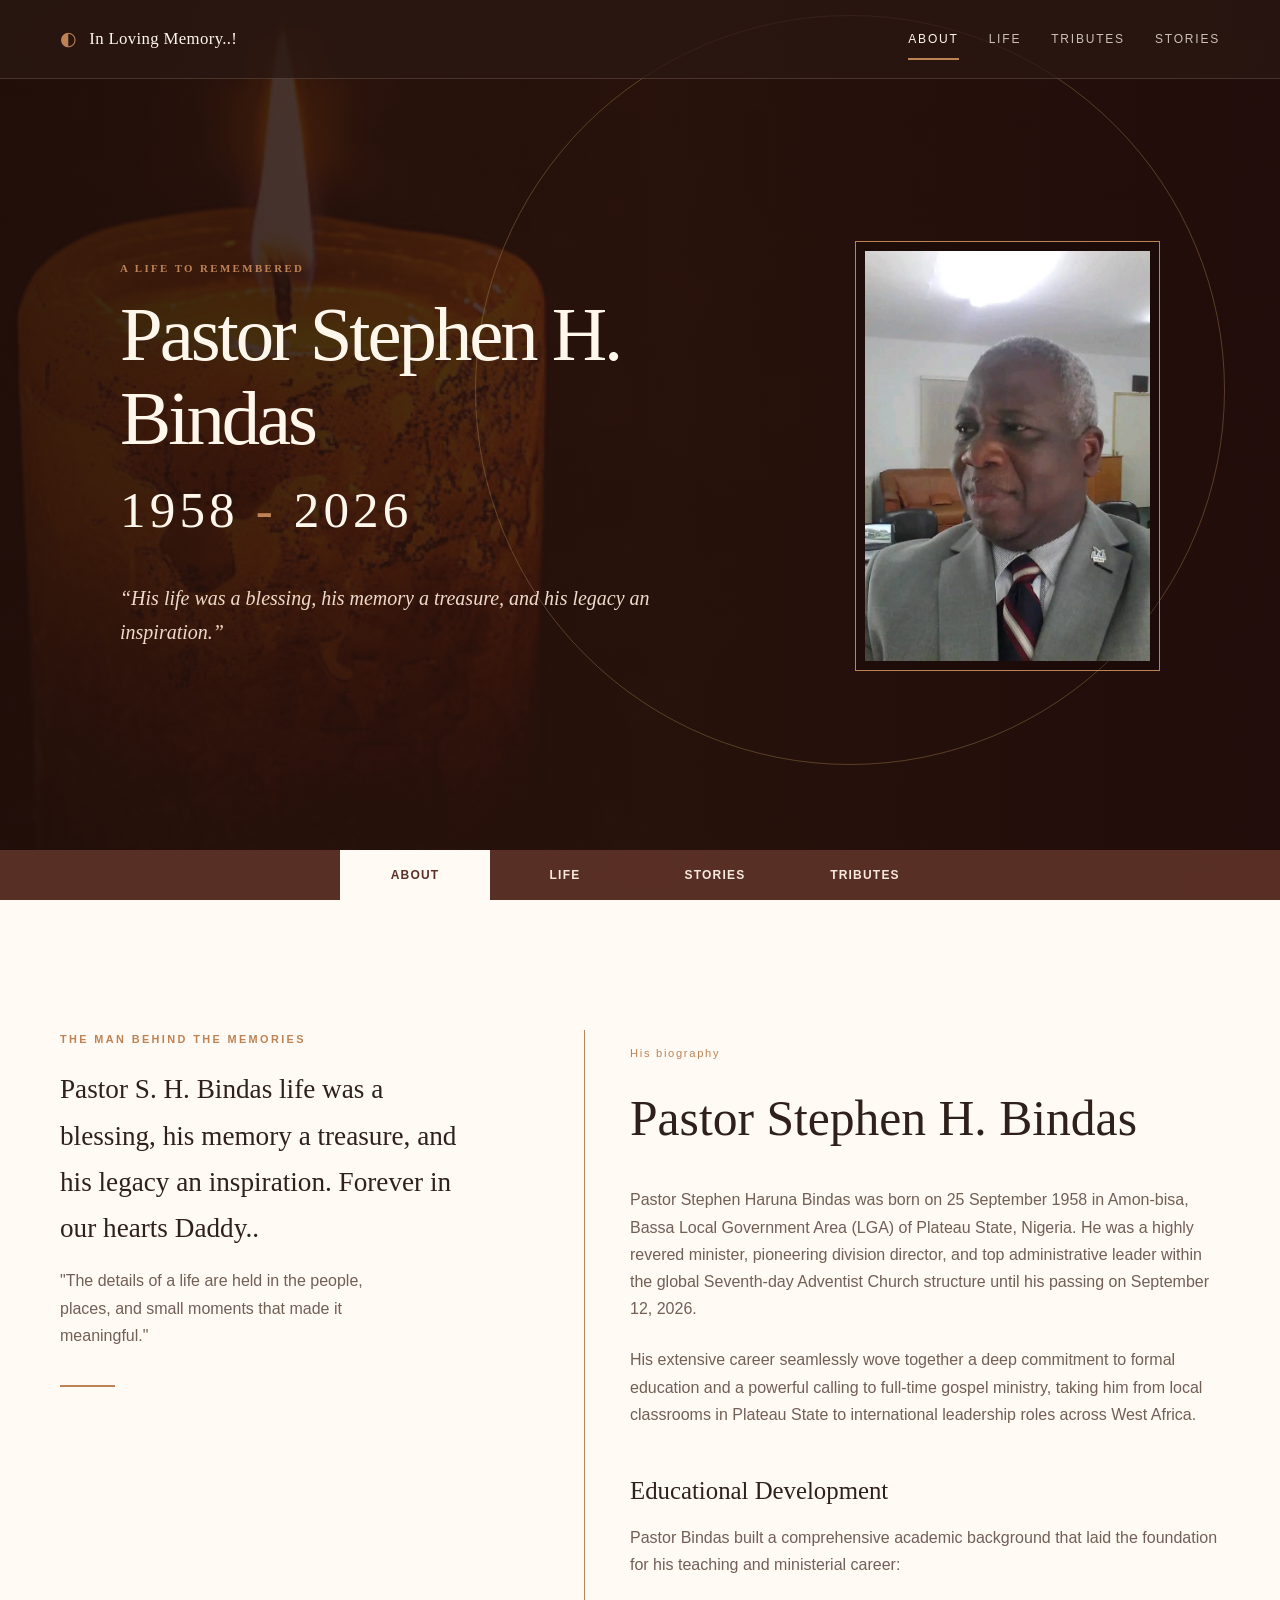
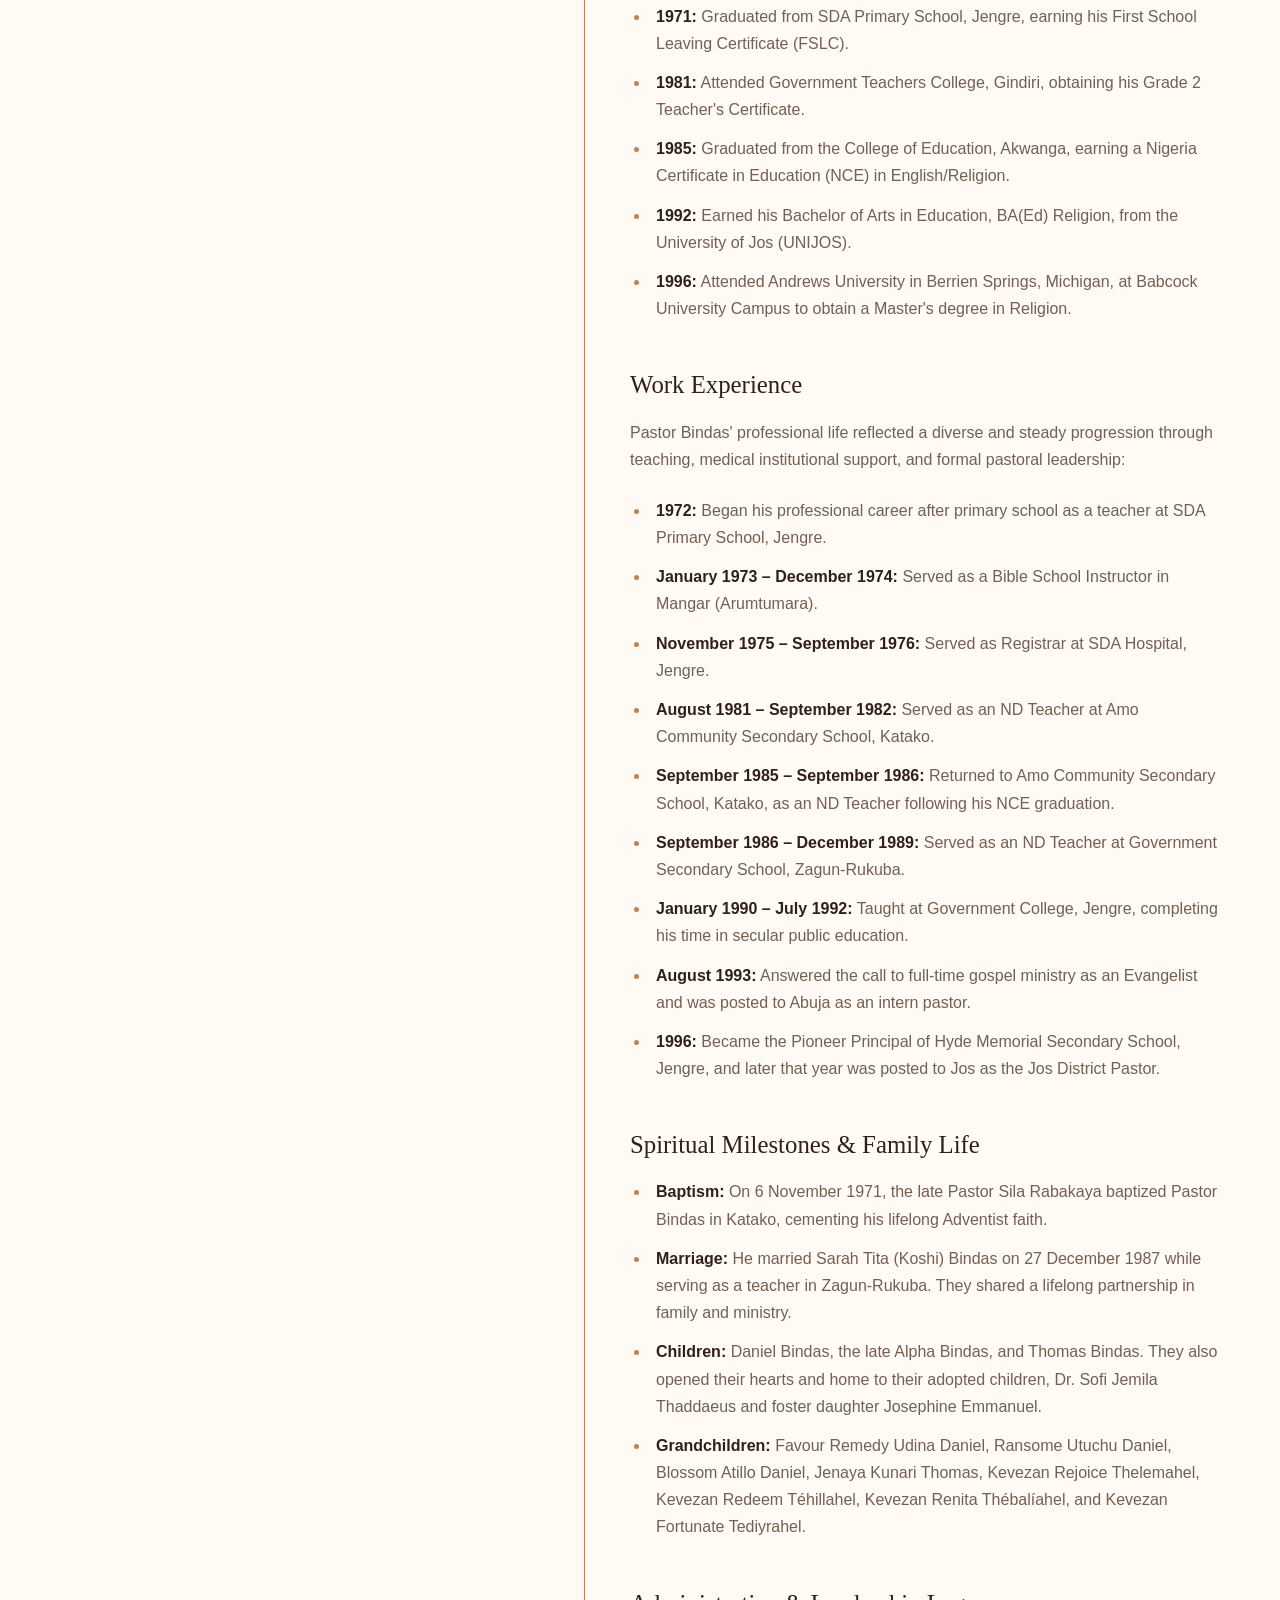
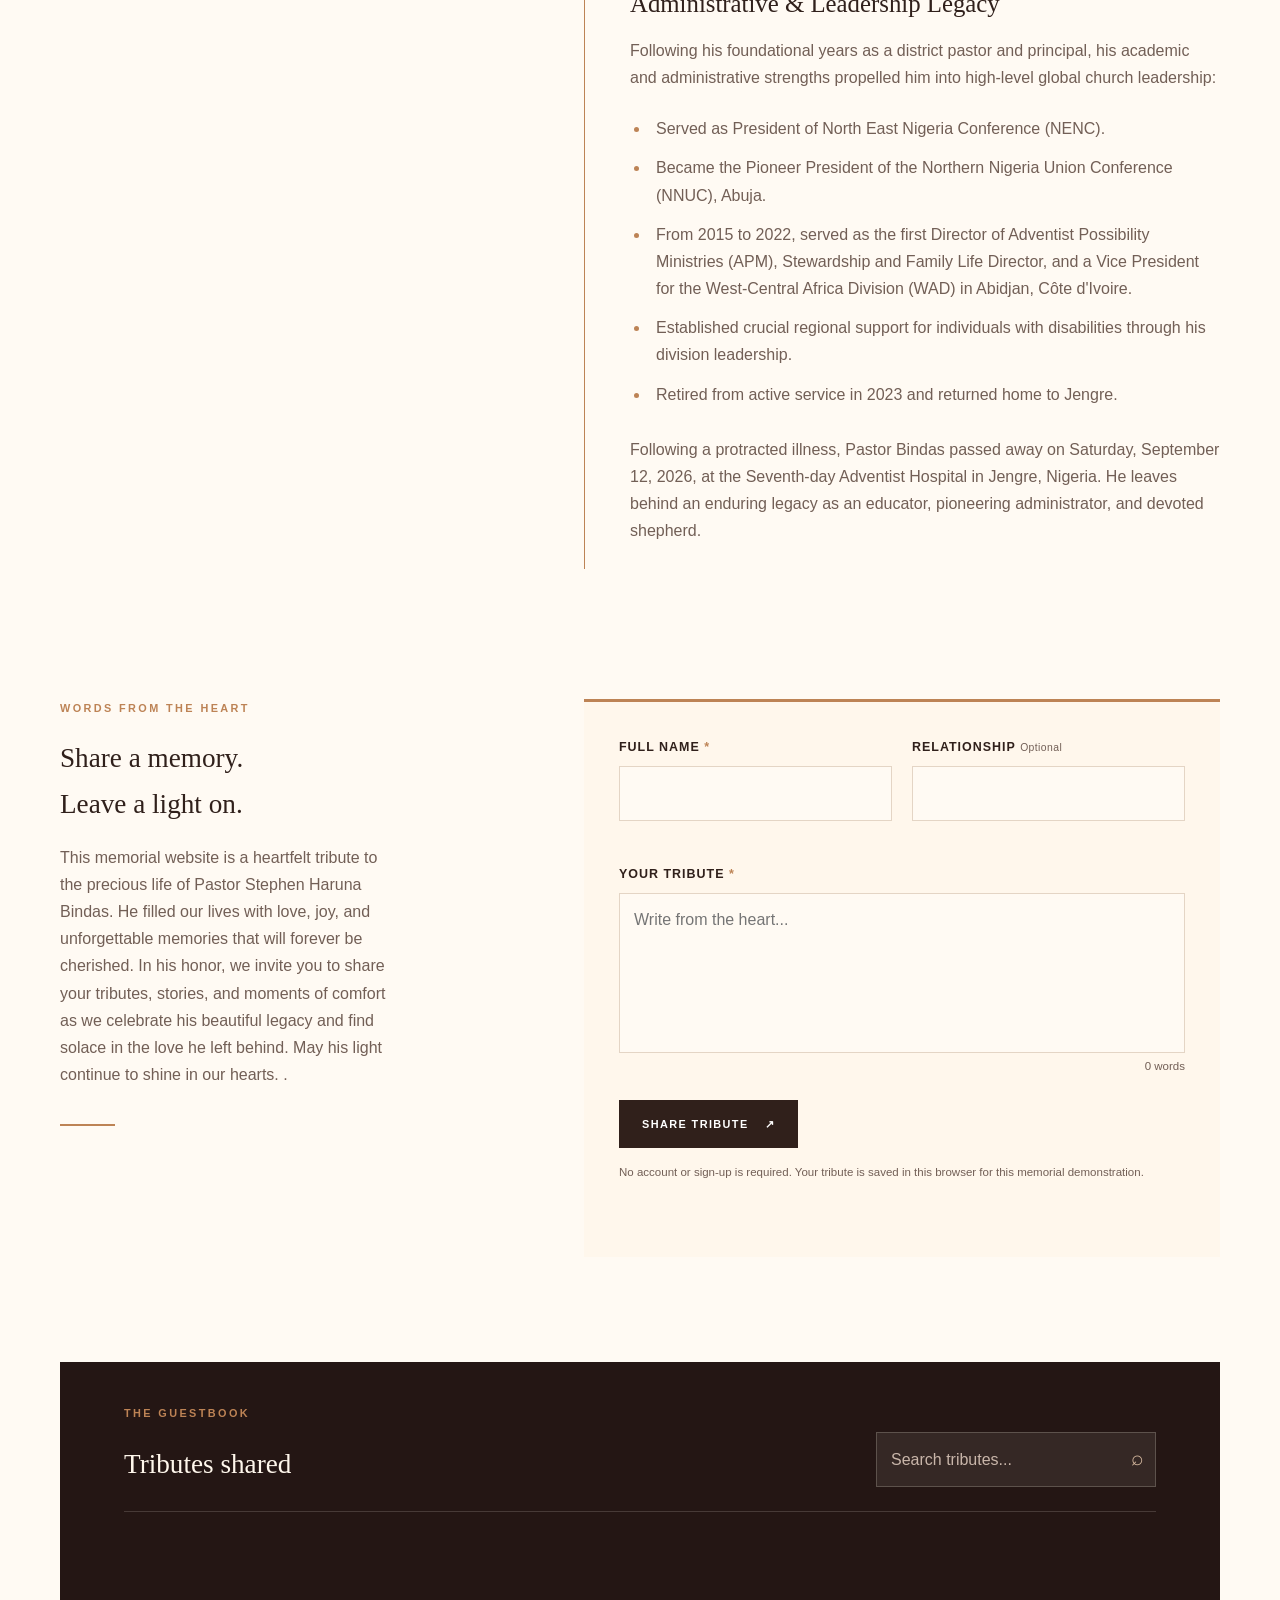
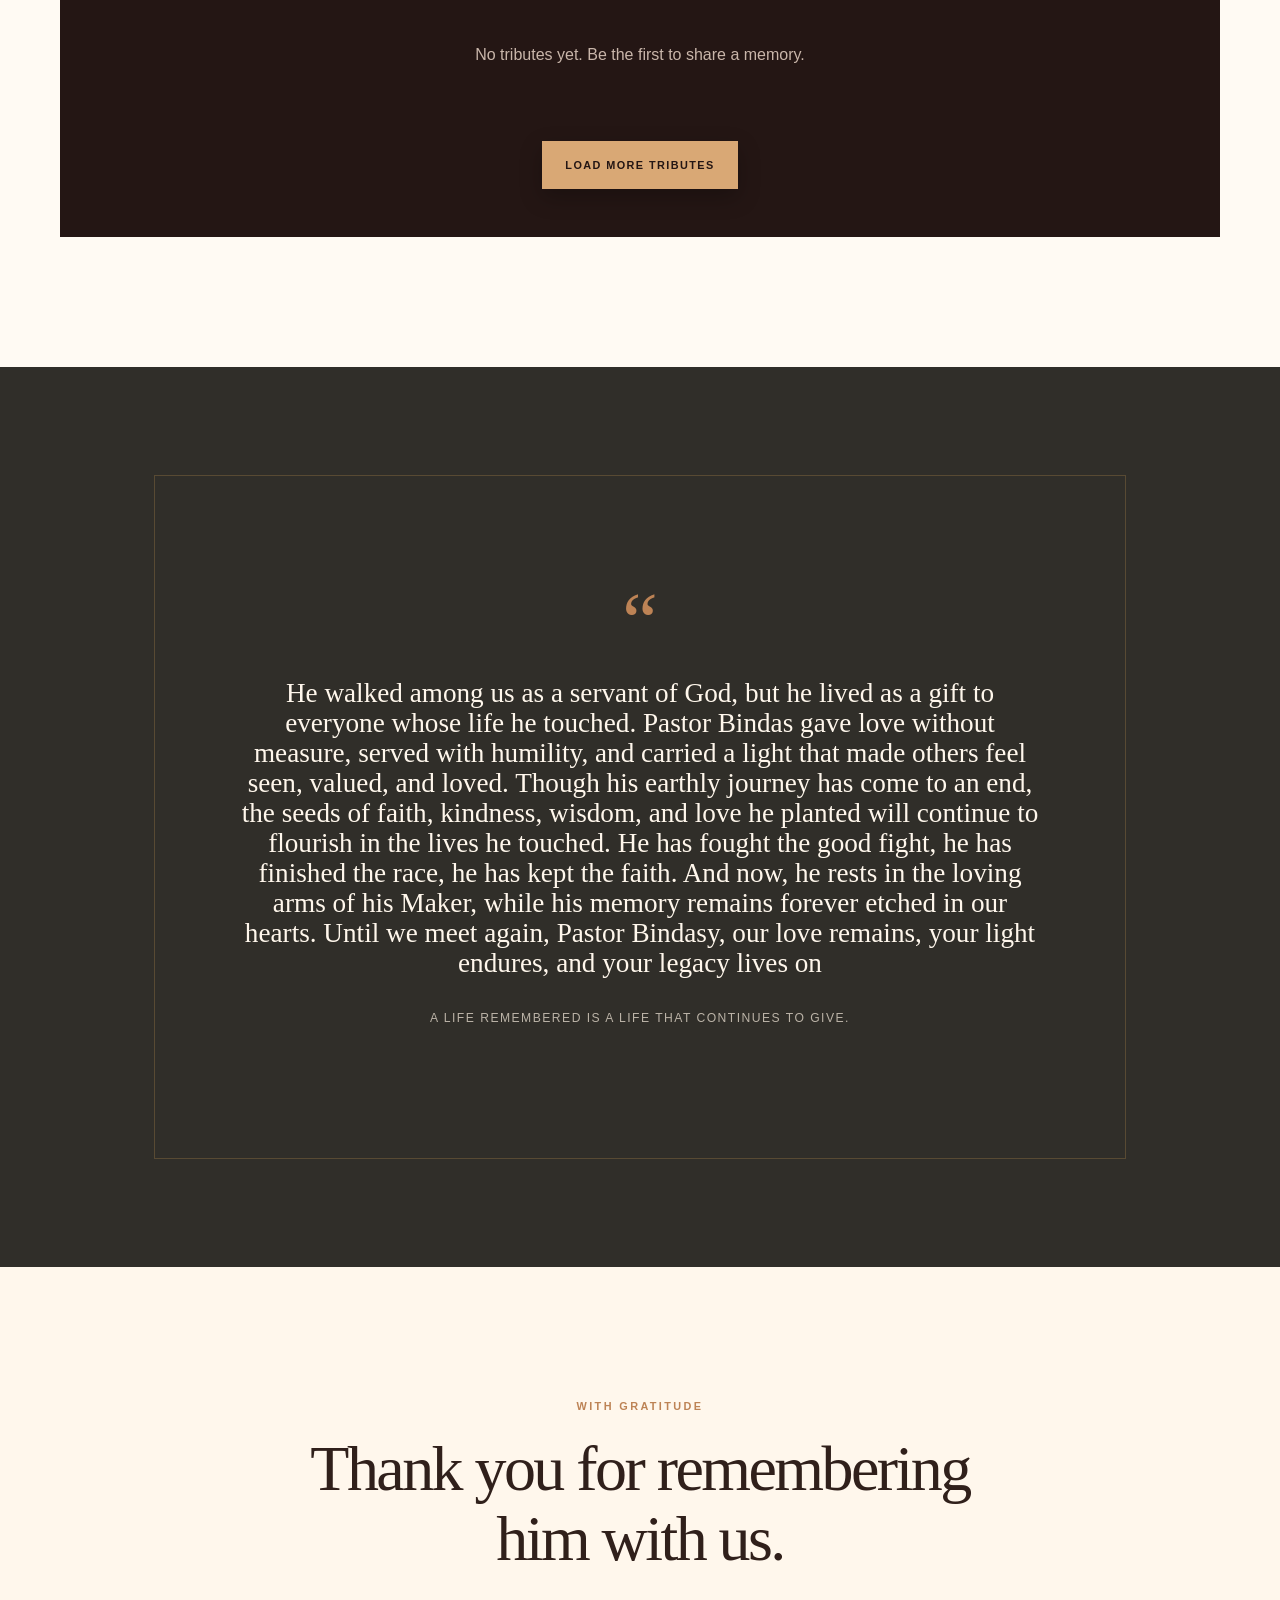
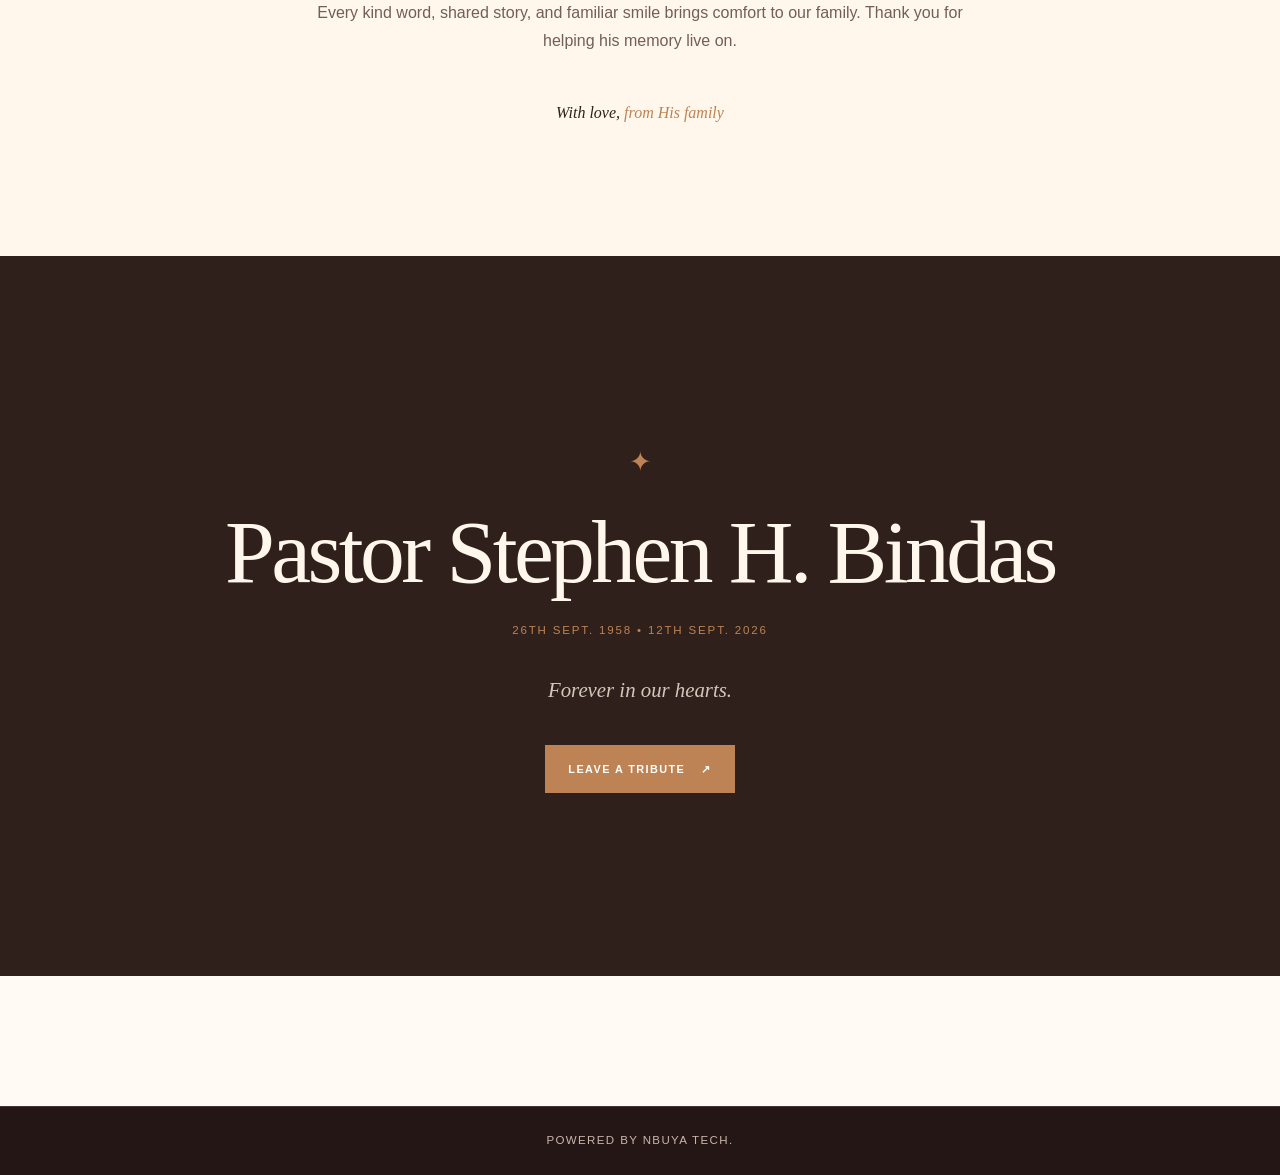
==== commit 8f117334: "Update memorial website" ====
--- a/index.html
+++ b/index.html
@@ -12,9 +12,10 @@
         content="Dear friends and family, In loving memory of our beloved Late Pastor Bindas, we have created a tribute page where we can share our memories, words of love, and heartfelt tributes in honour of his life and legacy. Please take a moment to visit the link below and leave a tribute. May his memory, love, and legacy continue to live on in our hearts. &#x1F54A;">
     <meta property="og:type" content="website">
     <meta property="og:url" content="https://stephenbindas.xyz/">
-    <meta property="og:image"
-        content="https://stephenbindas.xyz/images/Bindas.jpeg">
+    <meta property="og:image" content="https://stephenbindas.xyz/images/Bindas.jpeg">
     <meta property="og:image:type" content="image/jpeg">
+    <meta property="og:image:width" content="715">
+    <meta property="og:image:height" content="953">
     <meta property="og:image:alt" content="Portrait of Late Pastor Stephen H. Bindas">
     <link rel="stylesheet" href="css/style.css">
     <script src="js/script.js" defer></script>
@@ -25,7 +26,7 @@
     <header class="site-header">
         <nav class="nav container" aria-label="Main navigation">
             <a class="brand" href="#home" aria-label="Return to memorial home"><span
-                    class="brand-mark">◐</span><span>Pastor S. H. Bindas</span></a>
+                    class="brand-mark">◐</span><span>In Loving Memory..!</span></a>
             <button class="menu-toggle" type="button" aria-expanded="false" aria-controls="site-menu"
                 aria-label="Open navigation menu"><span></span><span></span><span></span></button>
             <div class="nav-links" id="site-menu">
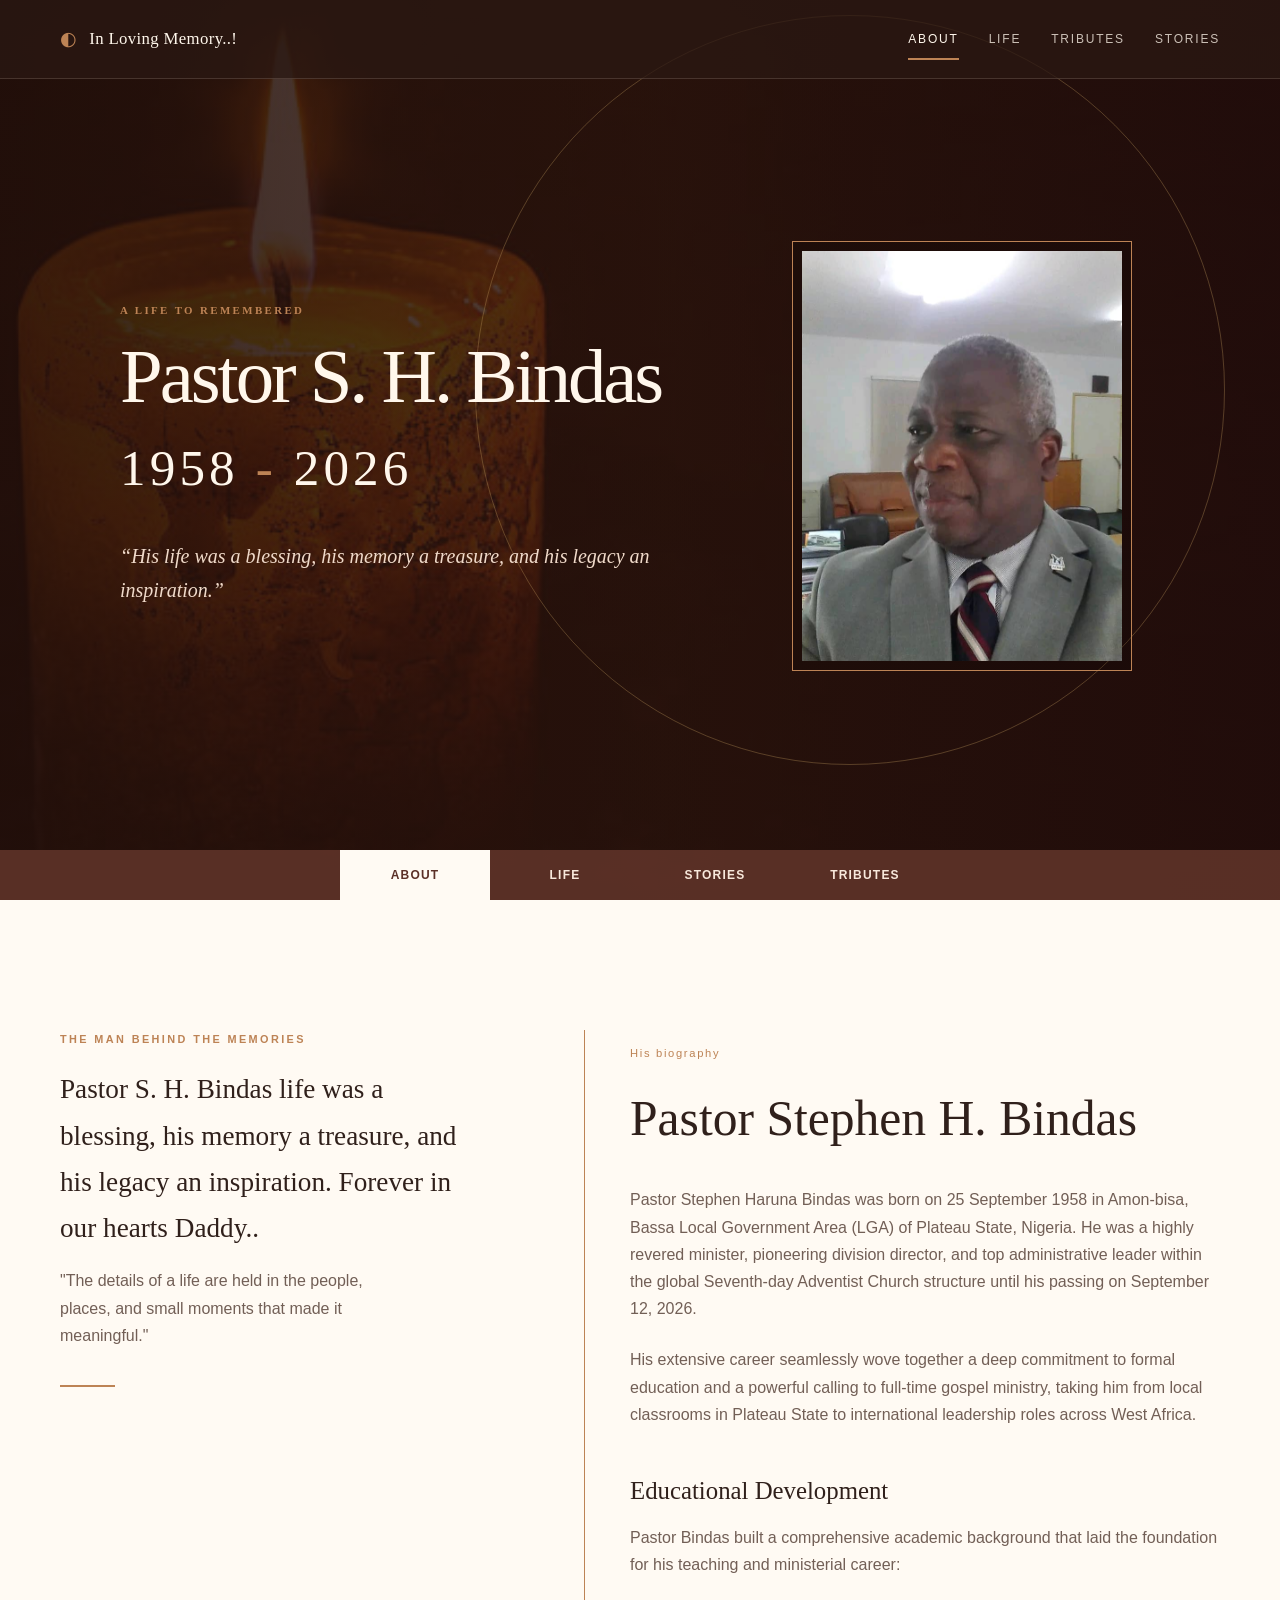
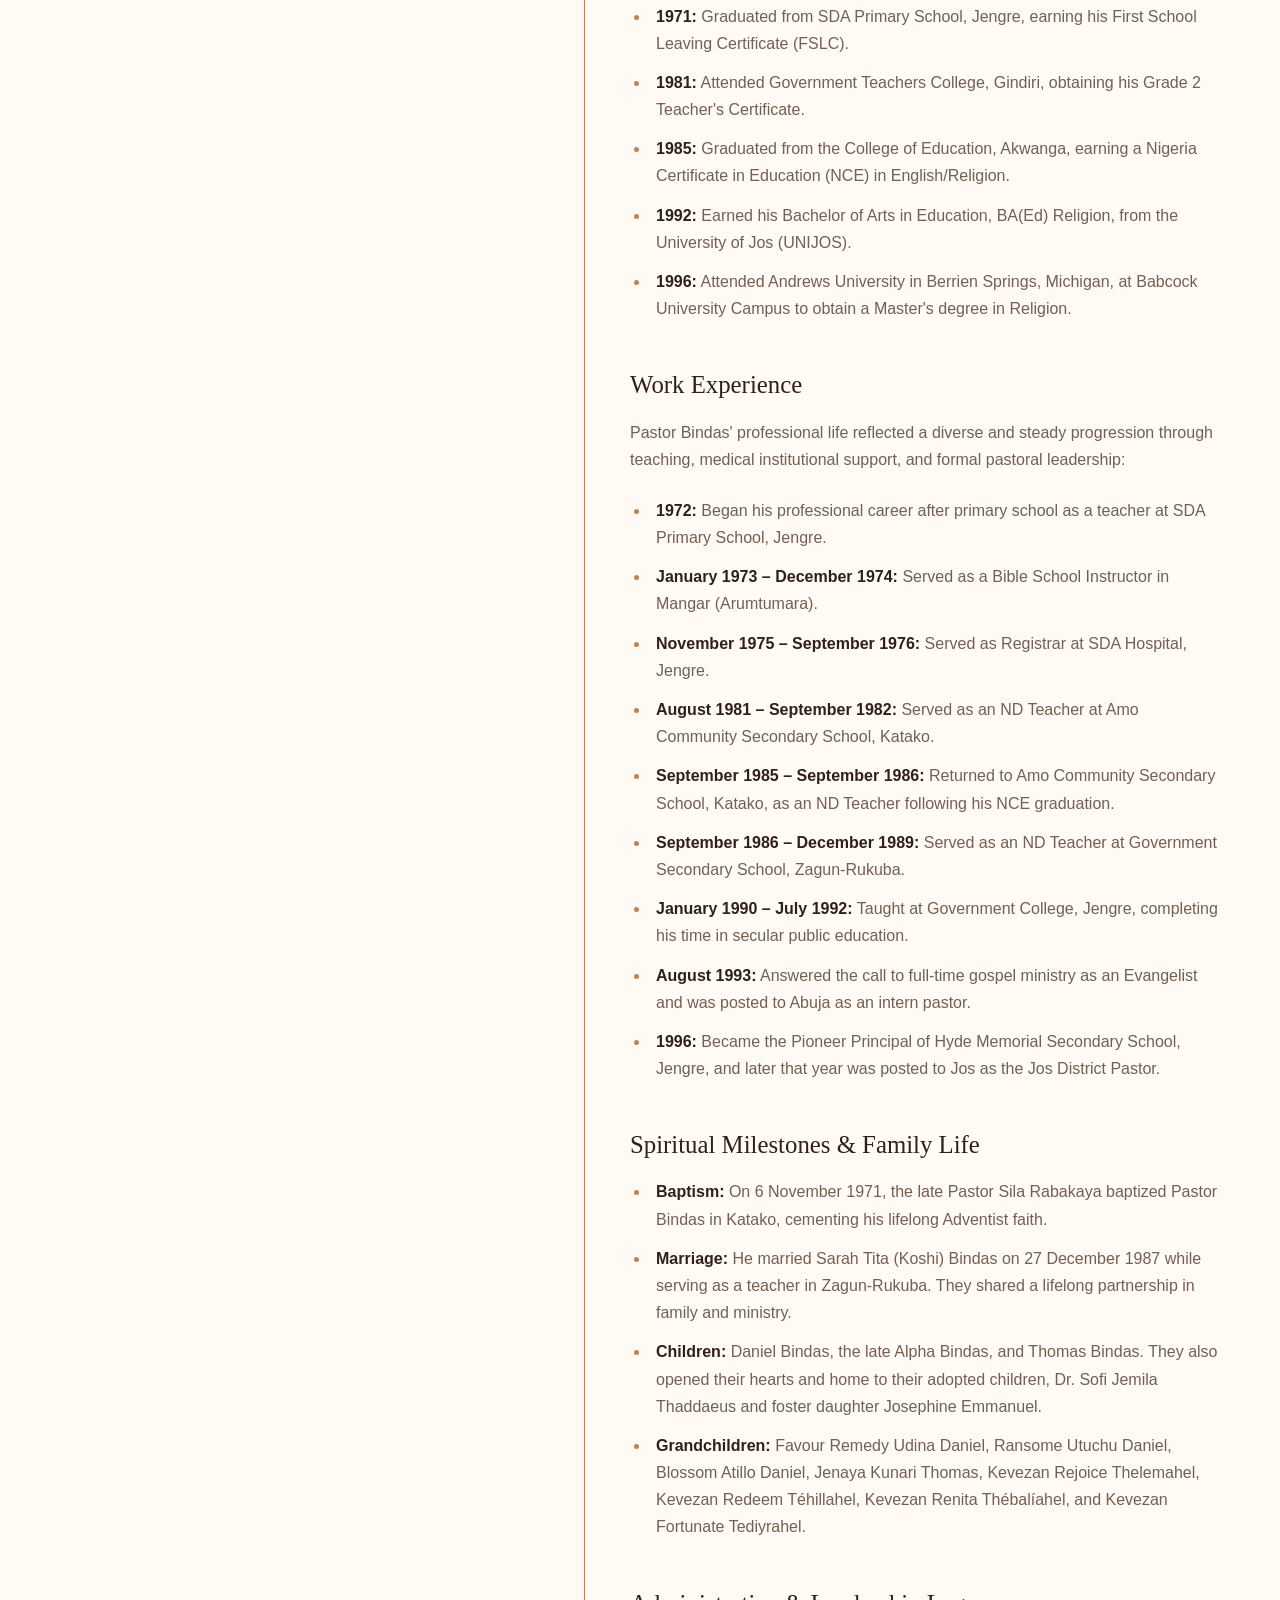
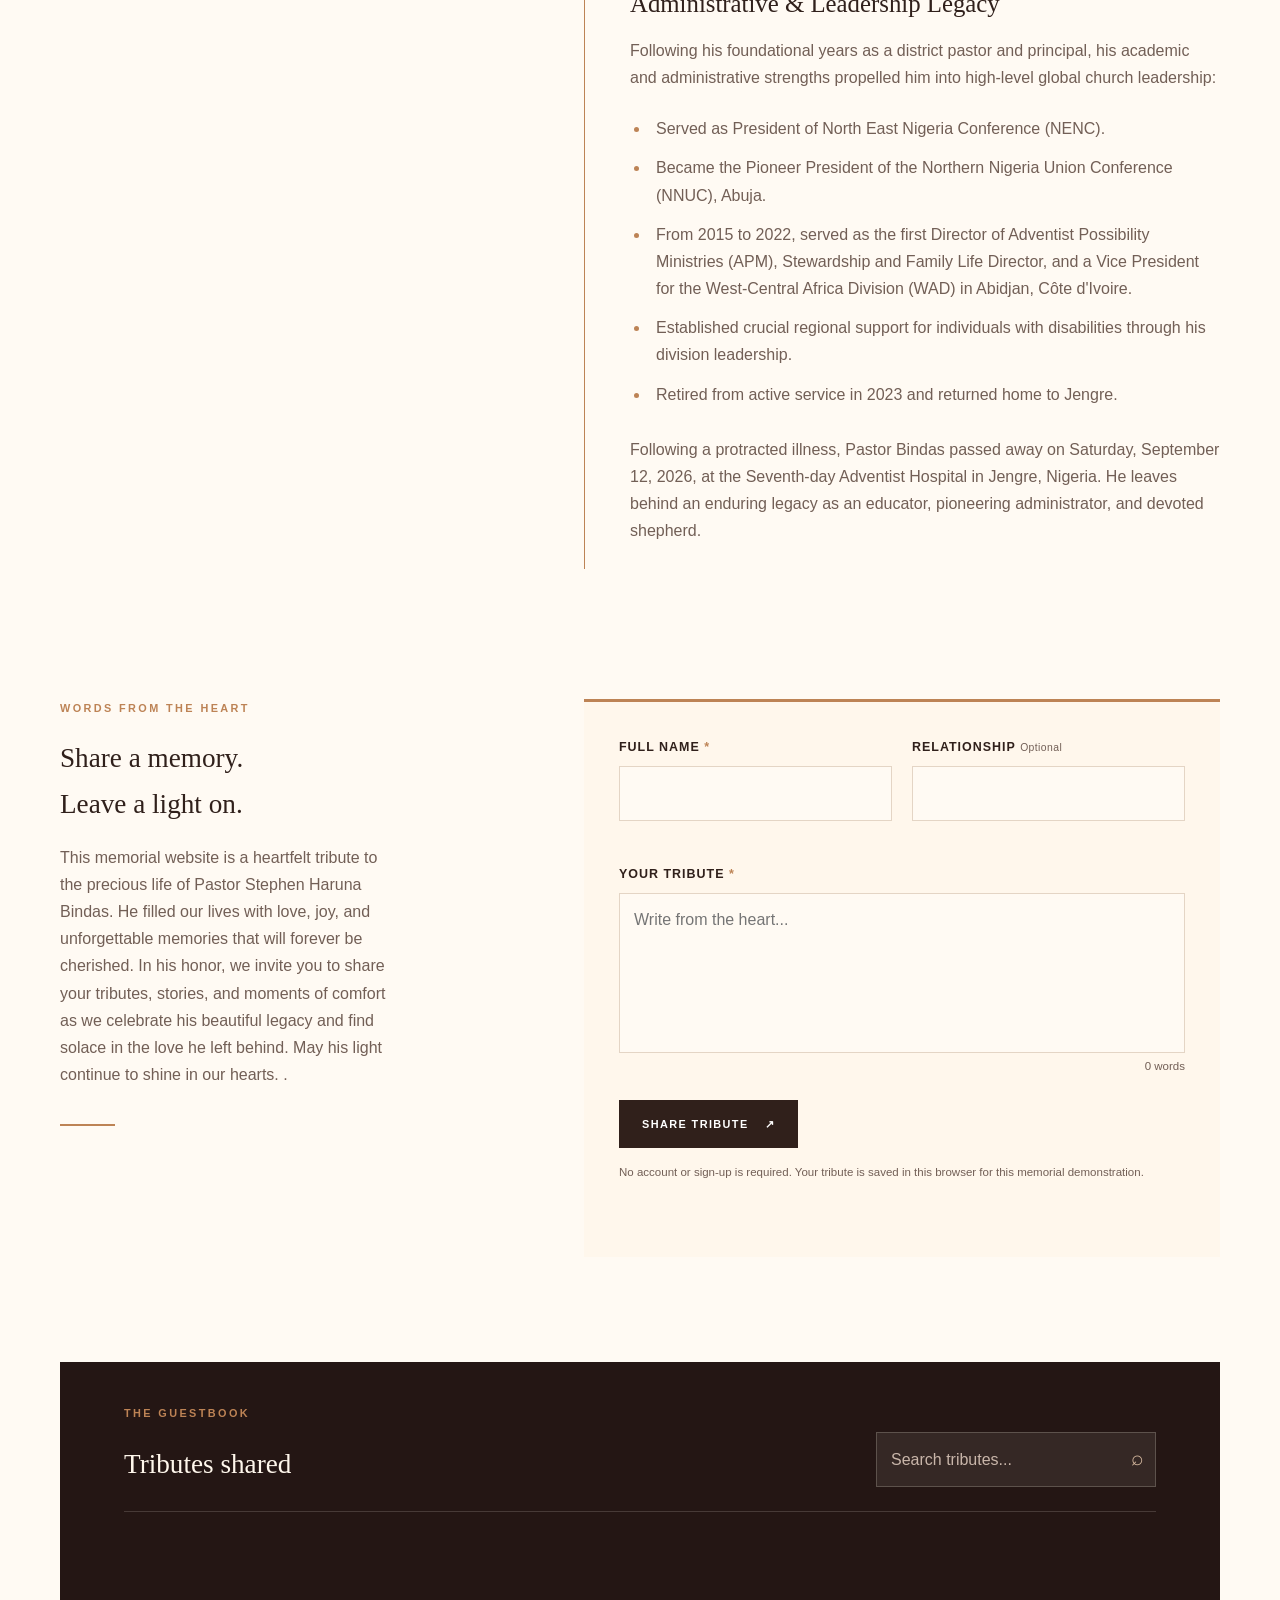
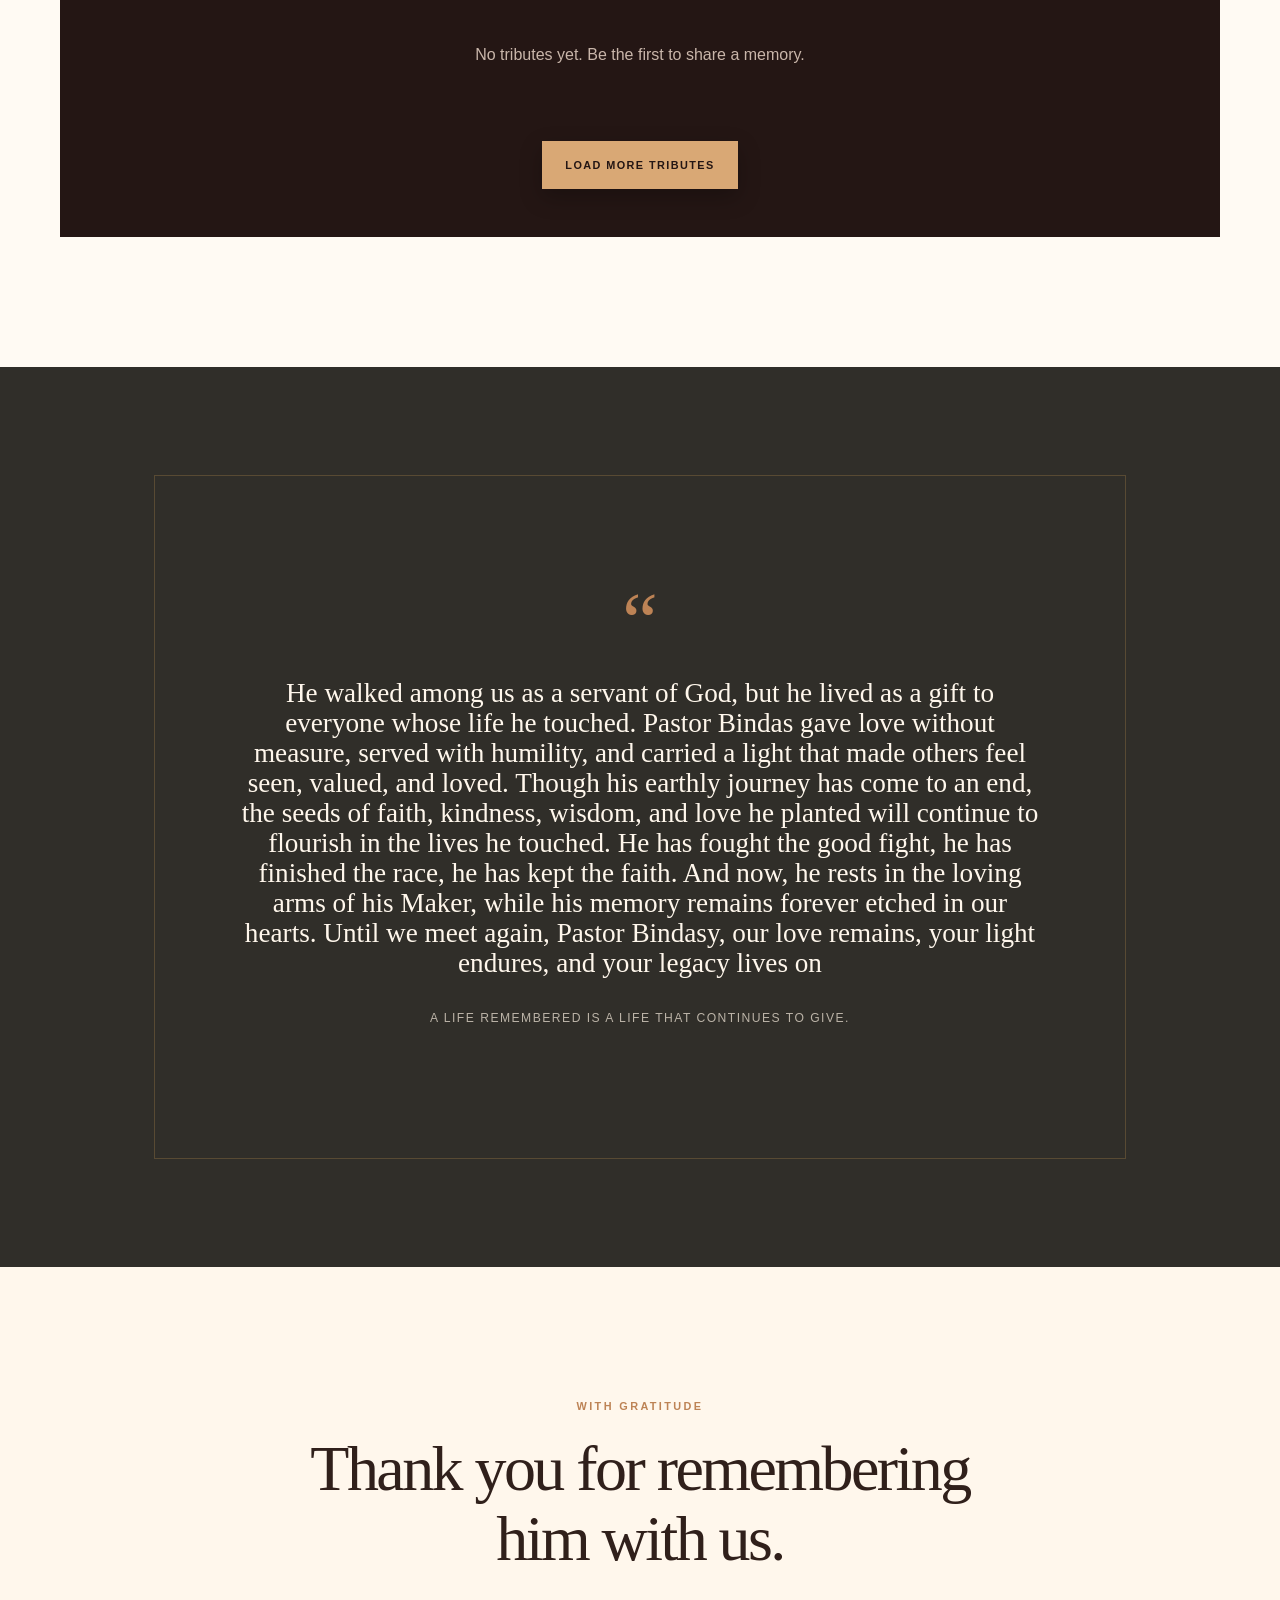
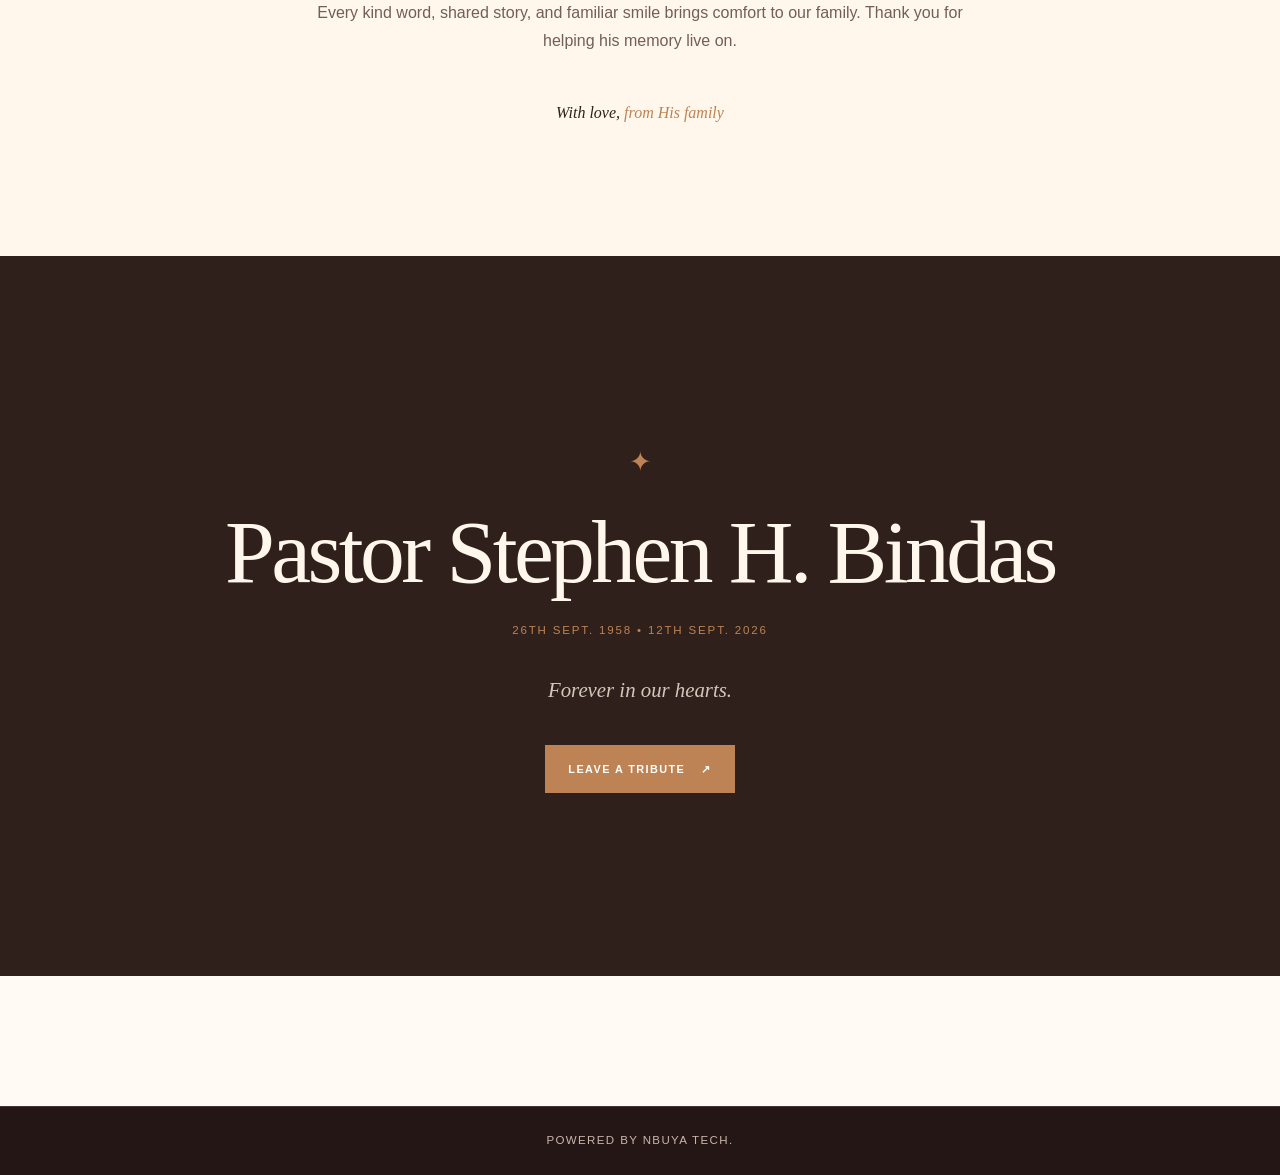
==== commit d63f1a16: "Update memorial website" ====
--- a/index.html
+++ b/index.html
@@ -49,7 +49,7 @@
                 </div>
                 <div class="hero-copy">
                     <h2 class="eyebrow">A life to remembered</h2>
-                    <h1>Pastor Stephen H. Bindas</h1>
+                    <h1>Pastor S. H. Bindas</h1>
                     <p class="hero-years">1958 <span aria-hidden="true">-</span> 2026</p>
                     <p class="hero-statement">“His life was a blessing, his memory a treasure, and his legacy an
                         inspiration.”</p>
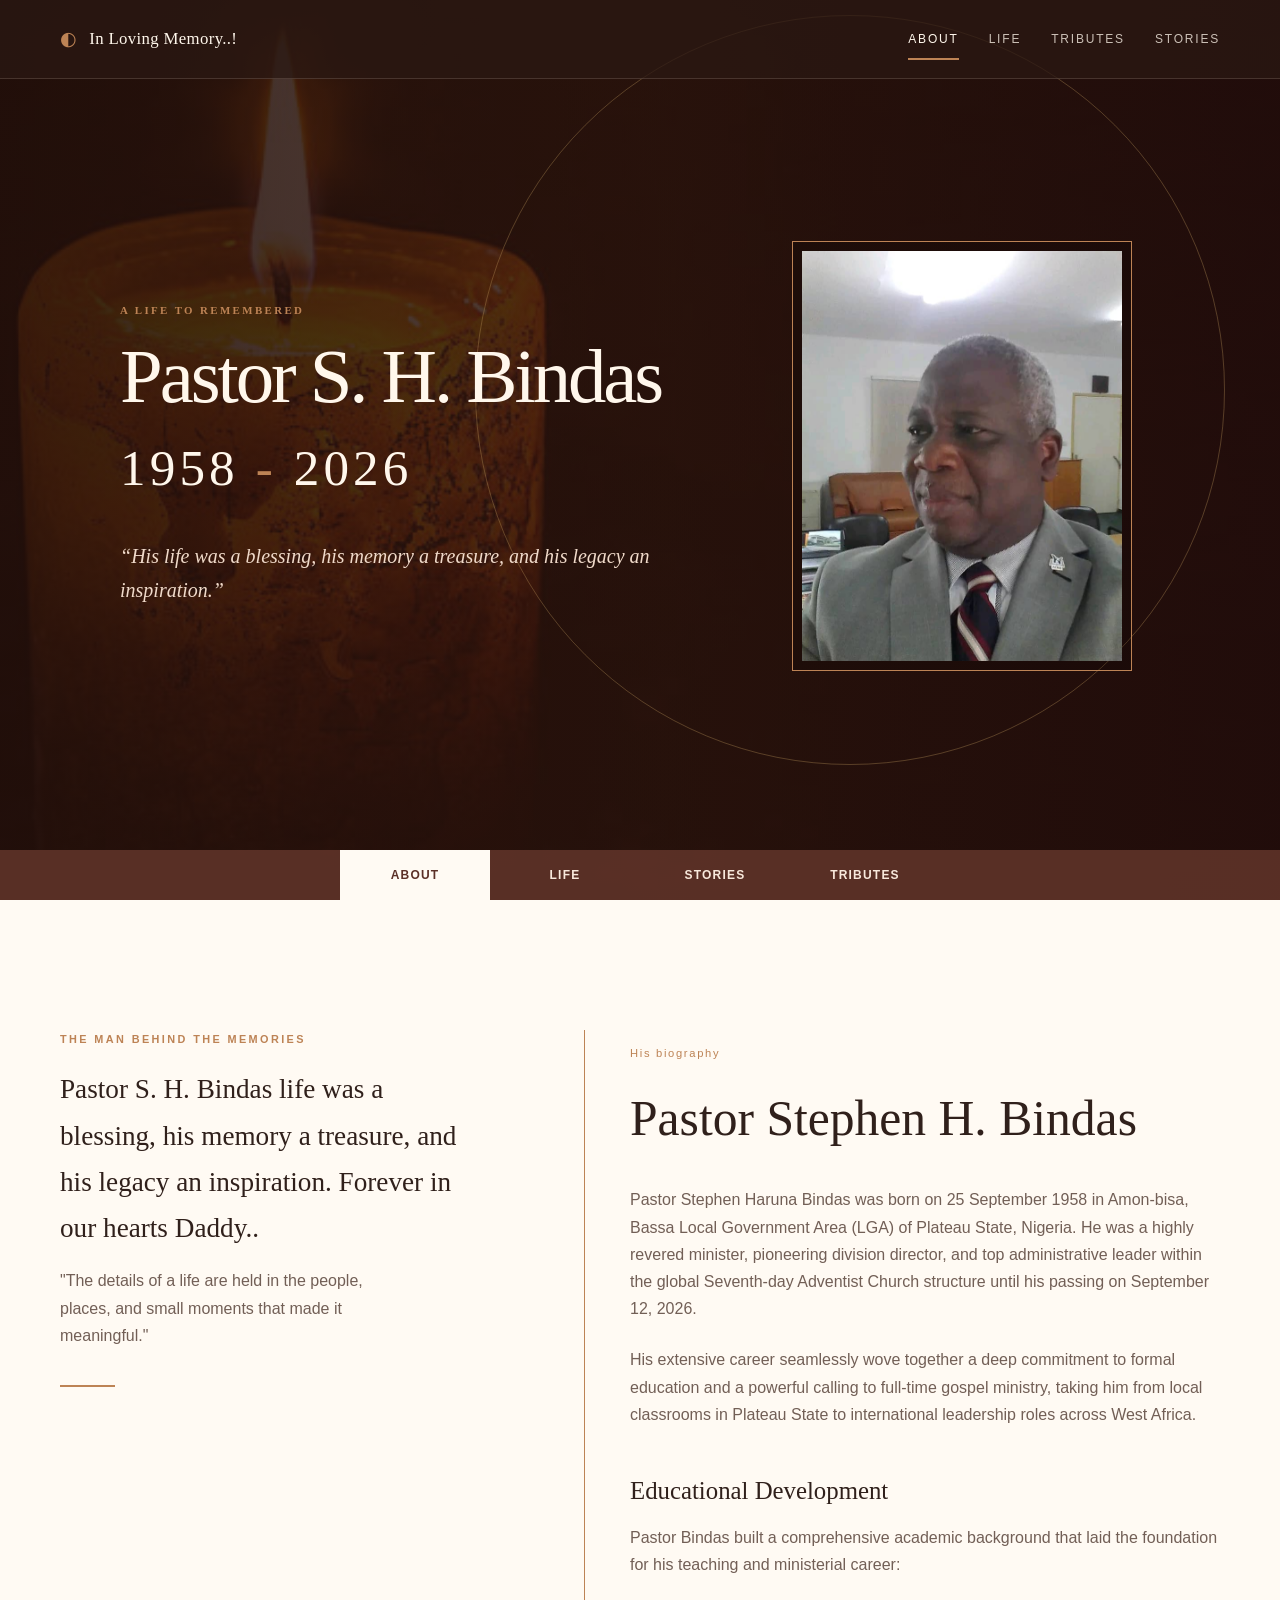
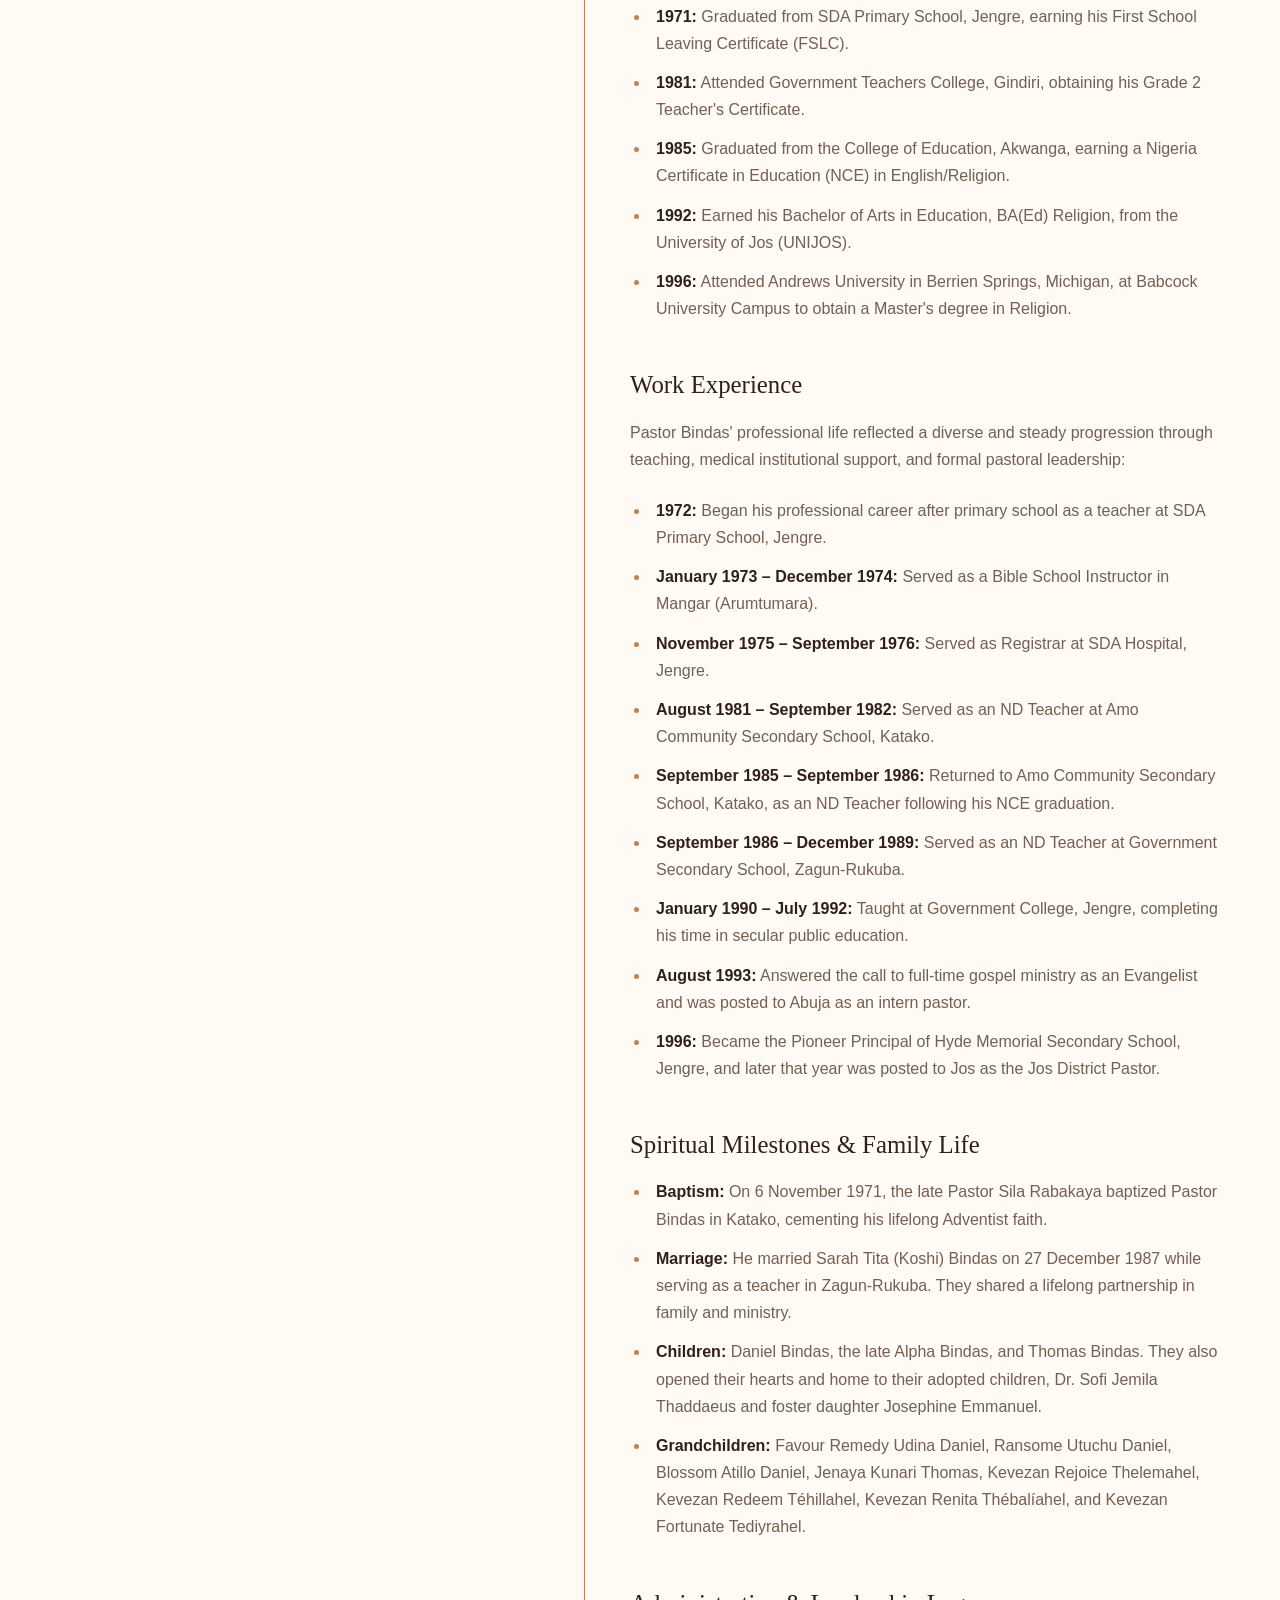
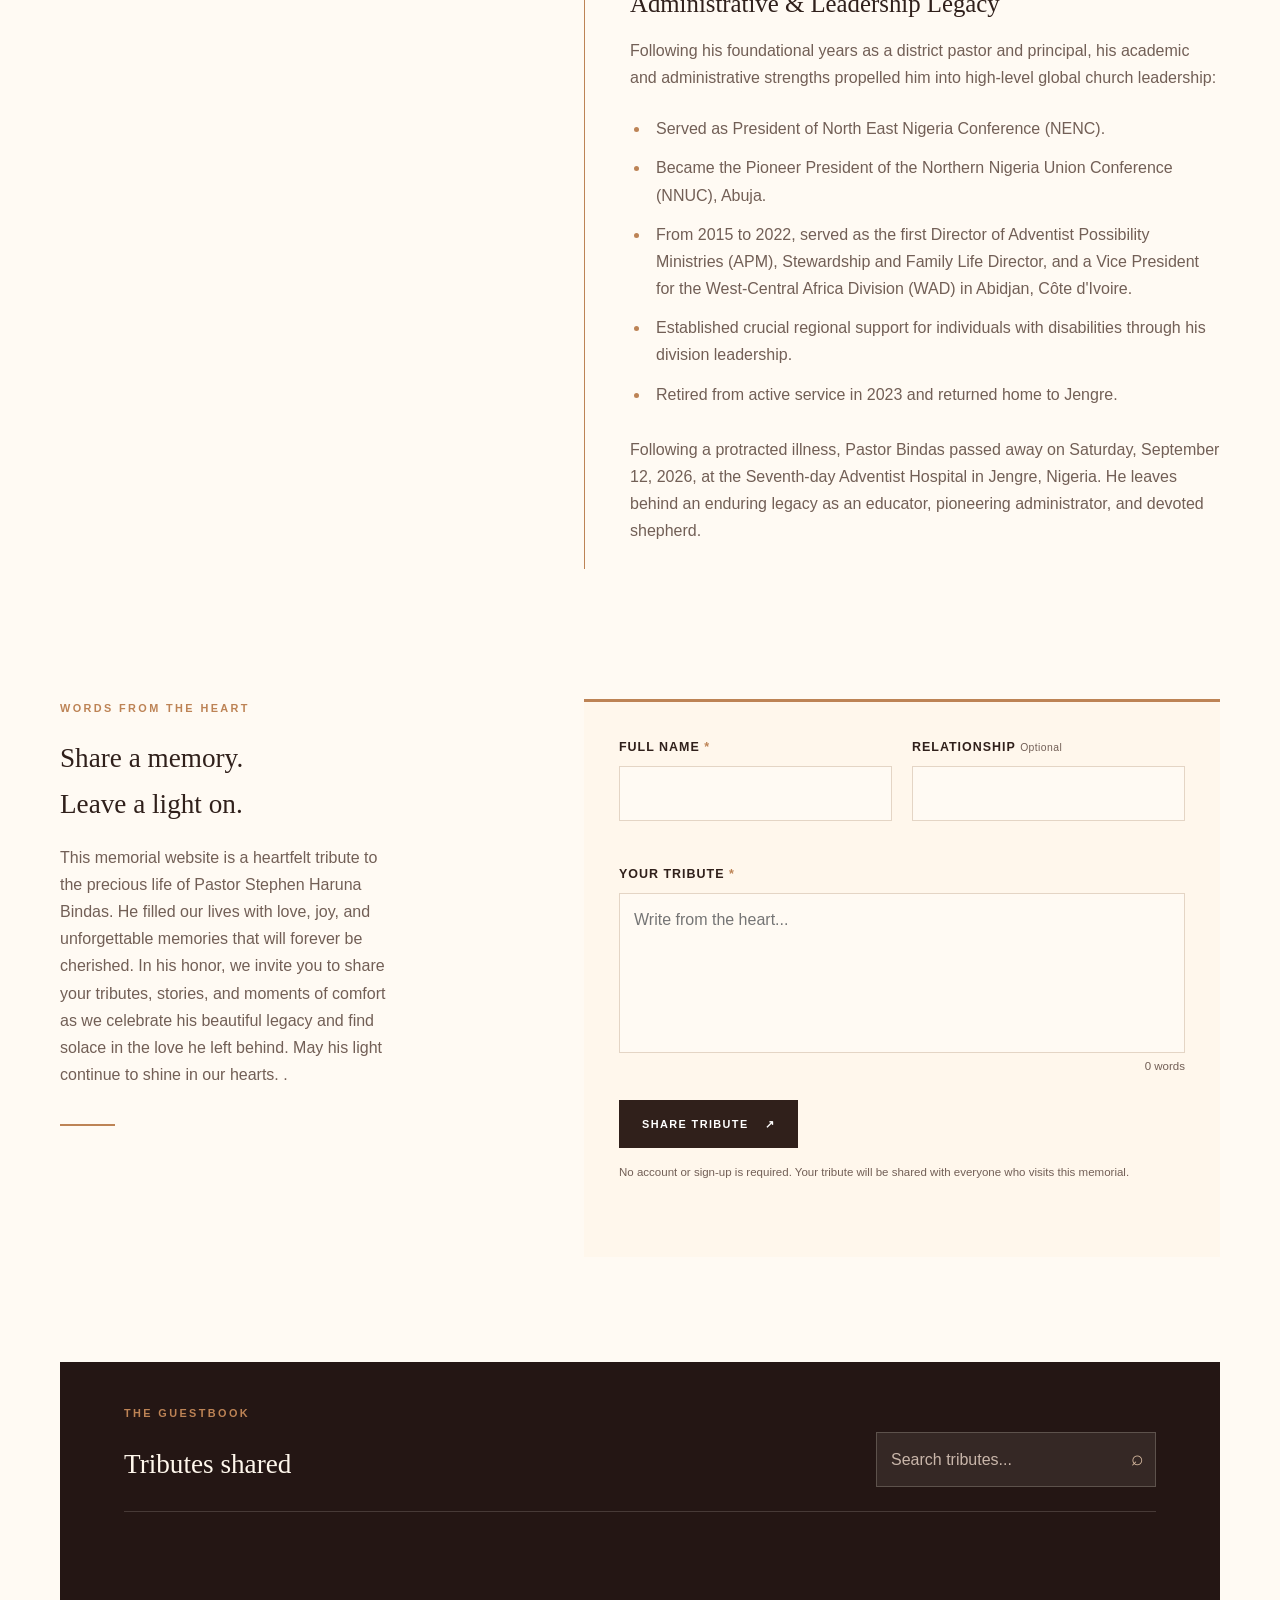
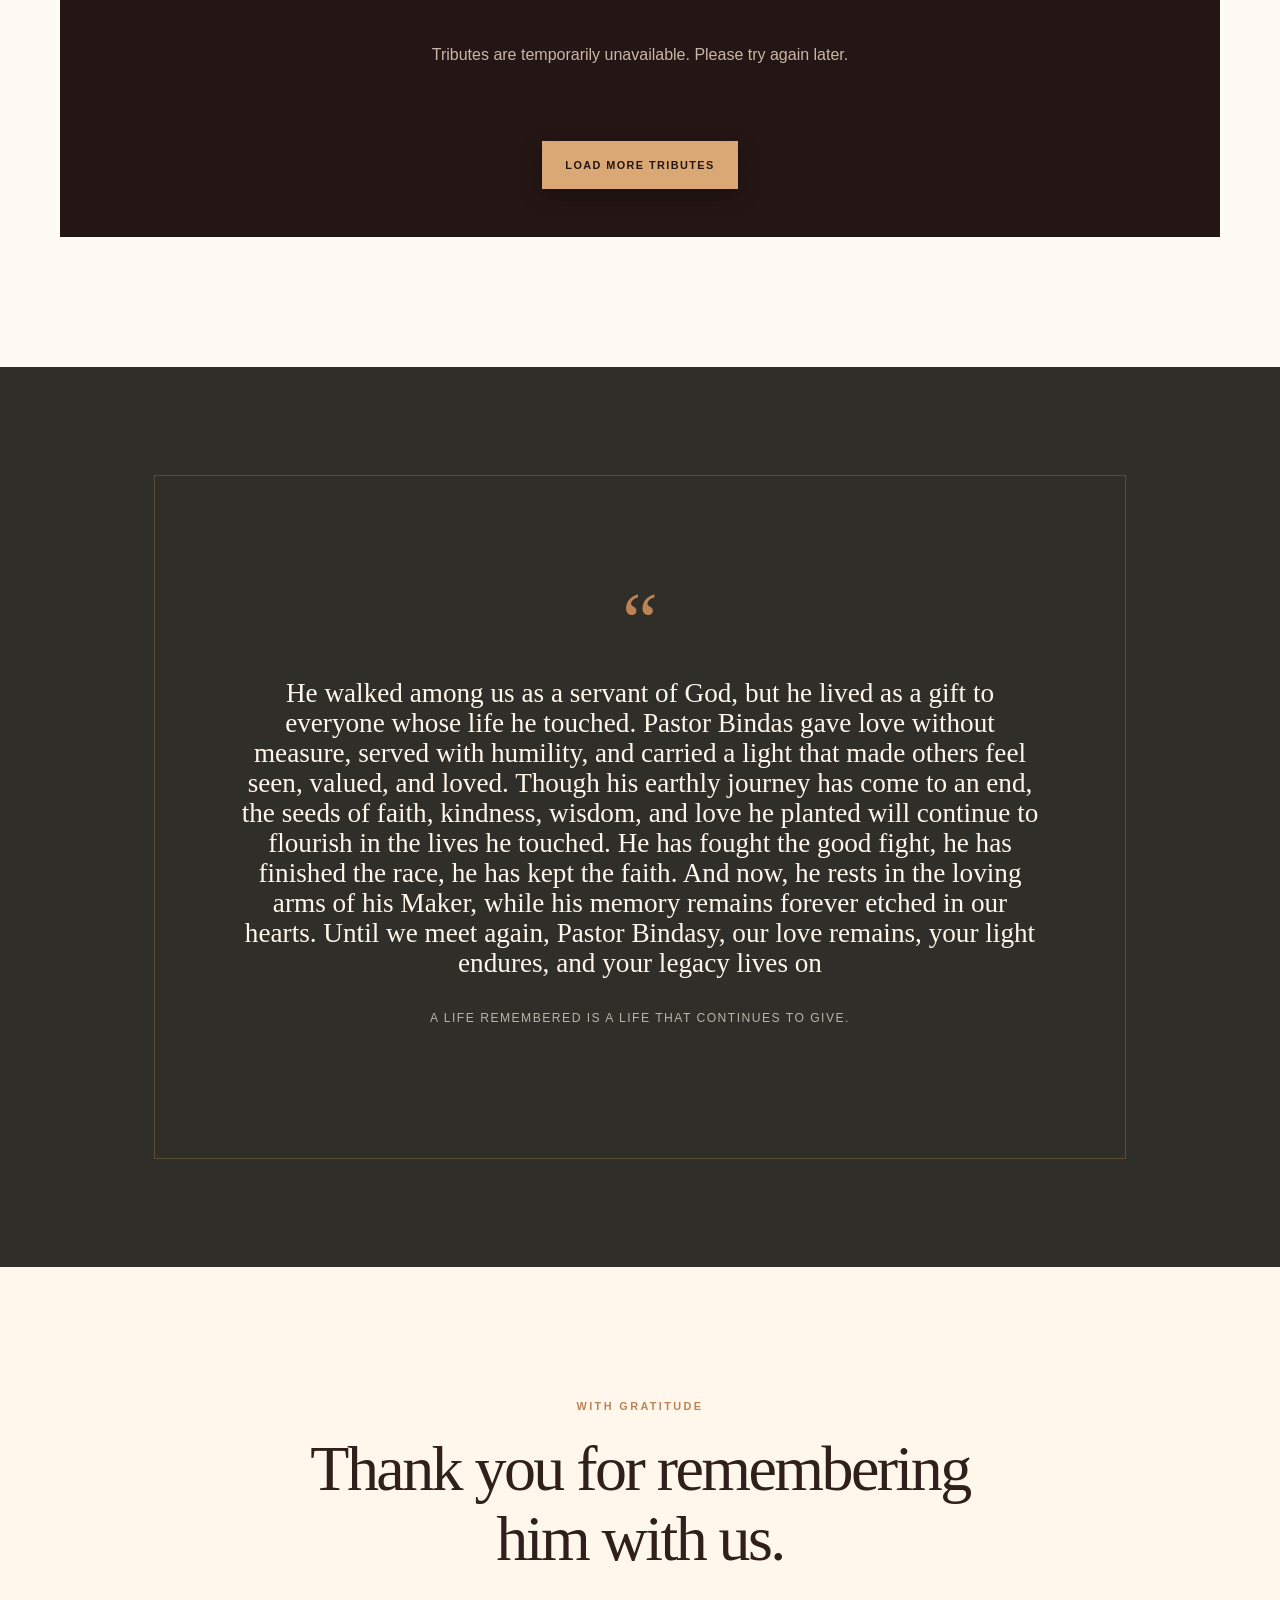
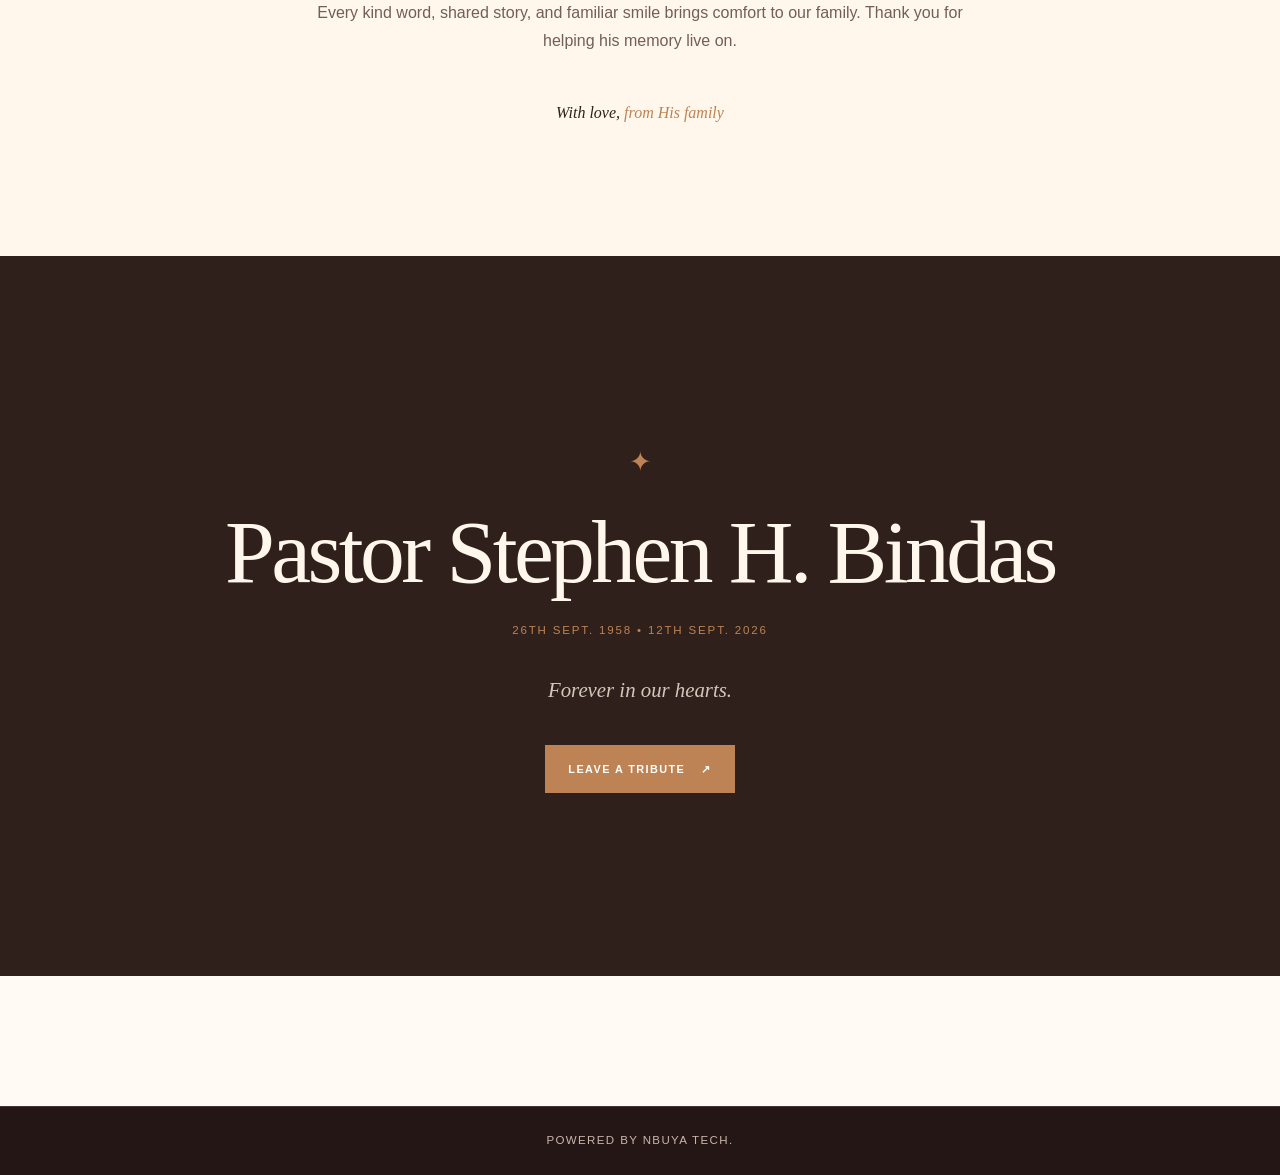
==== commit 4ac788ab: "Update memorial website" ====
--- a/index.html
+++ b/index.html
@@ -235,8 +235,8 @@
                             </div>
                             <button class="button button-dark" type="submit">Share tribute <span
                                     aria-hidden="true">↗</span></button>
-                            <p class="form-note">No account or sign-up is required. Your tribute is saved in this
-                                browser for this memorial demonstration.</p>
+                            <p class="form-note">No account or sign-up is required. Your tribute will be shared
+                                with everyone who visits this memorial.</p>
                         </form>
                         <div class="notification" id="form-notification" role="status" aria-live="polite"></div>
                     </div>
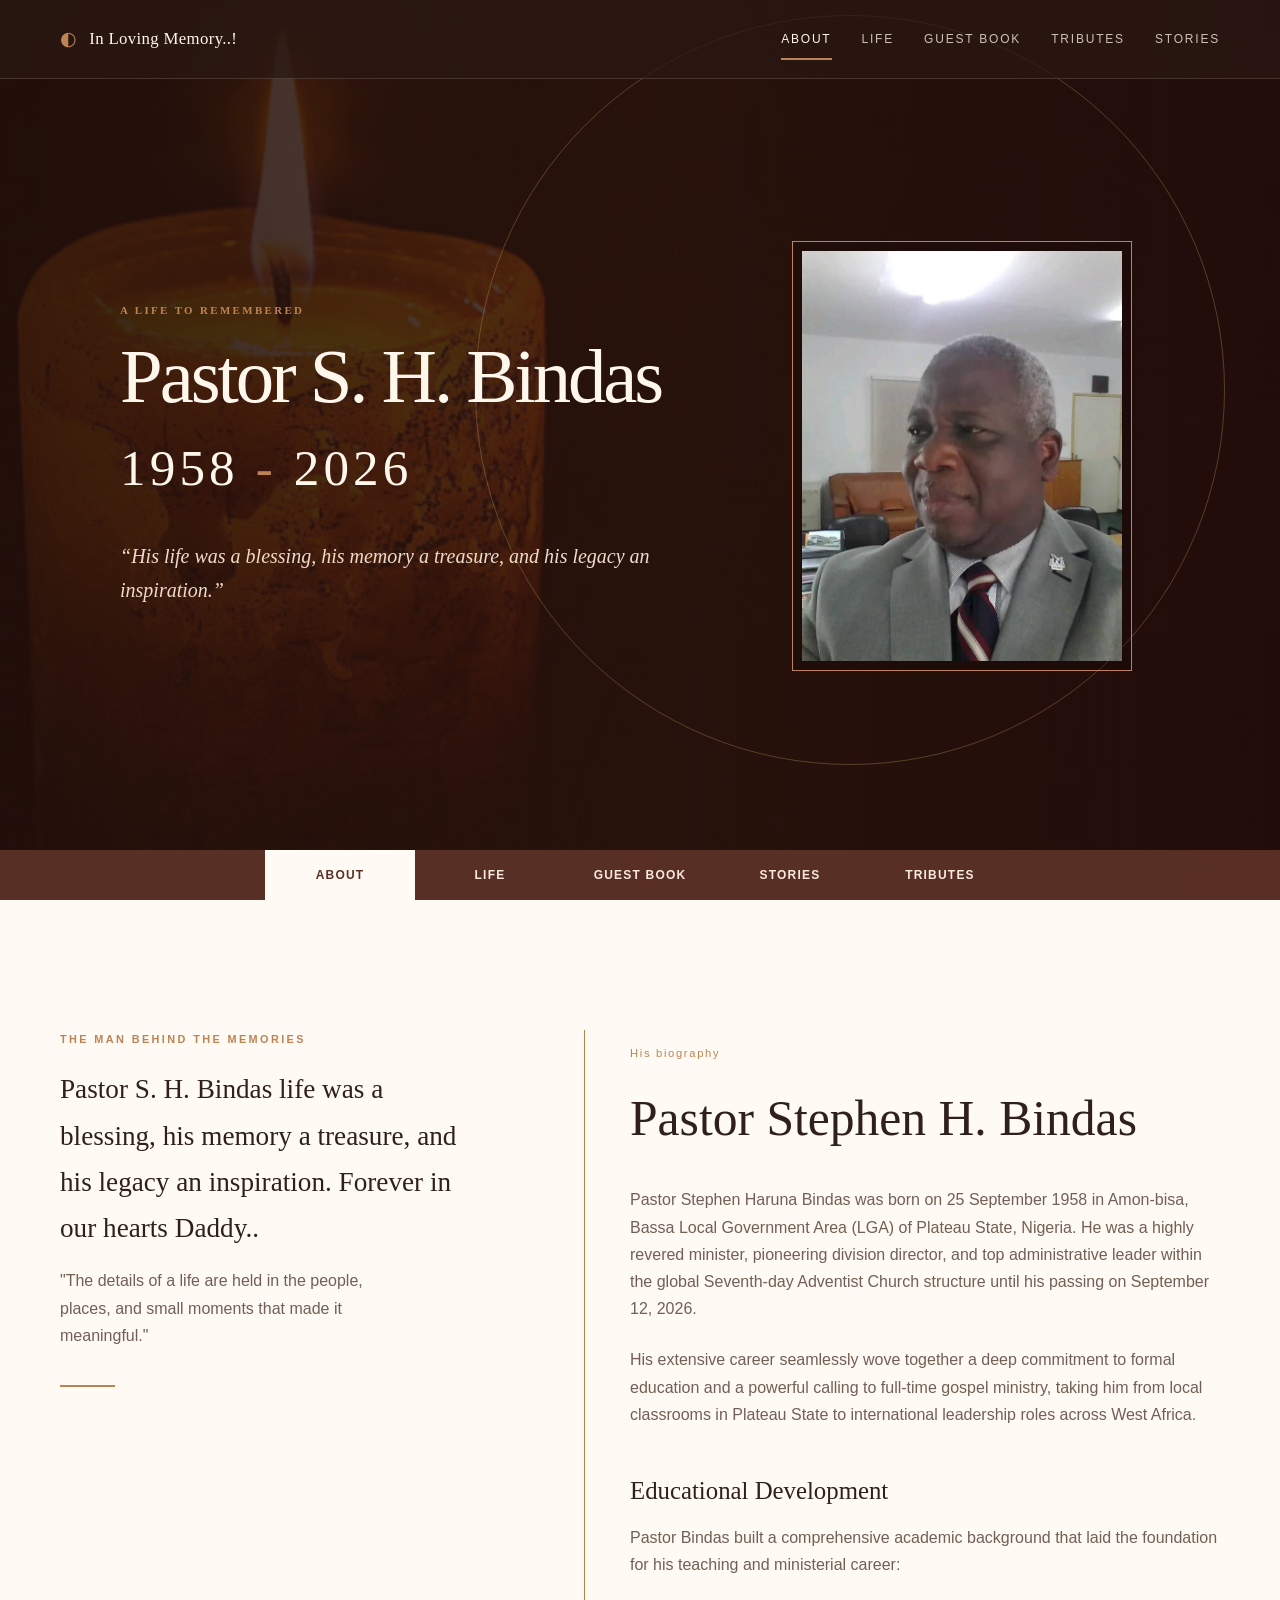
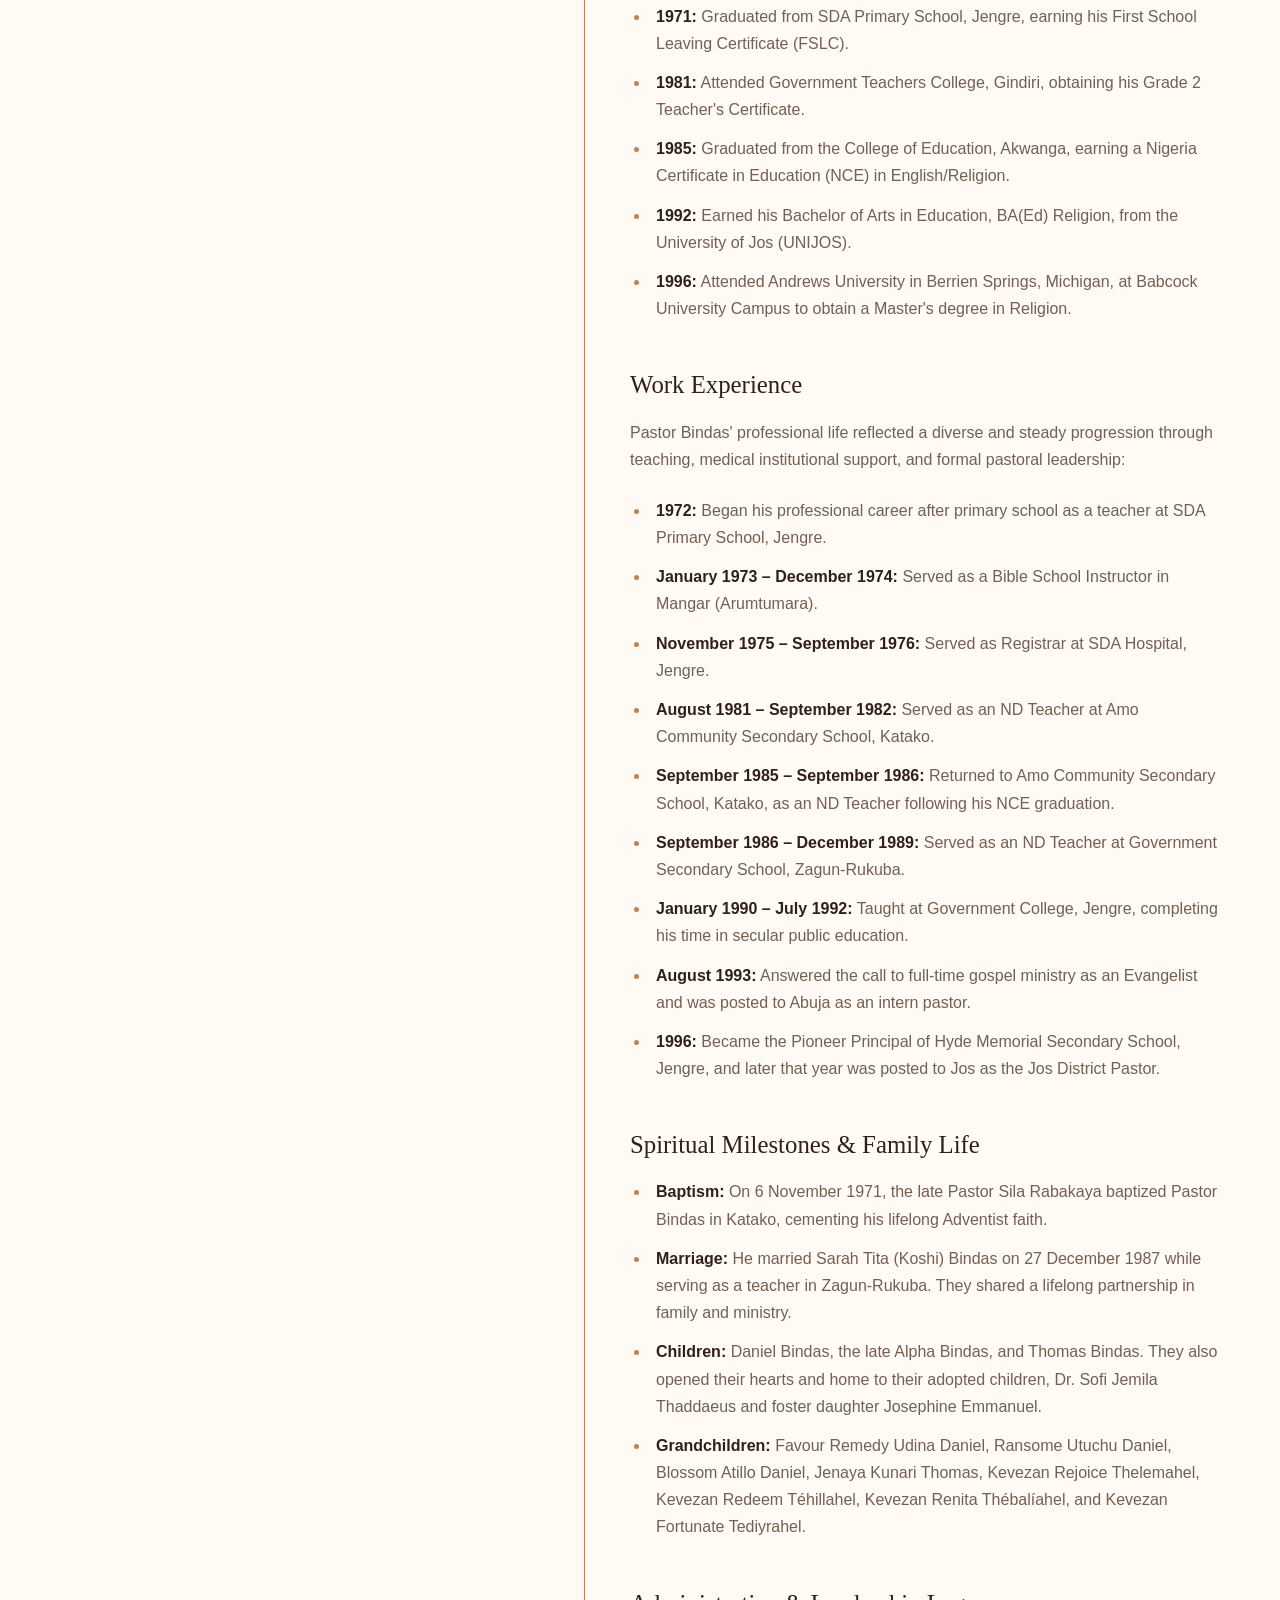
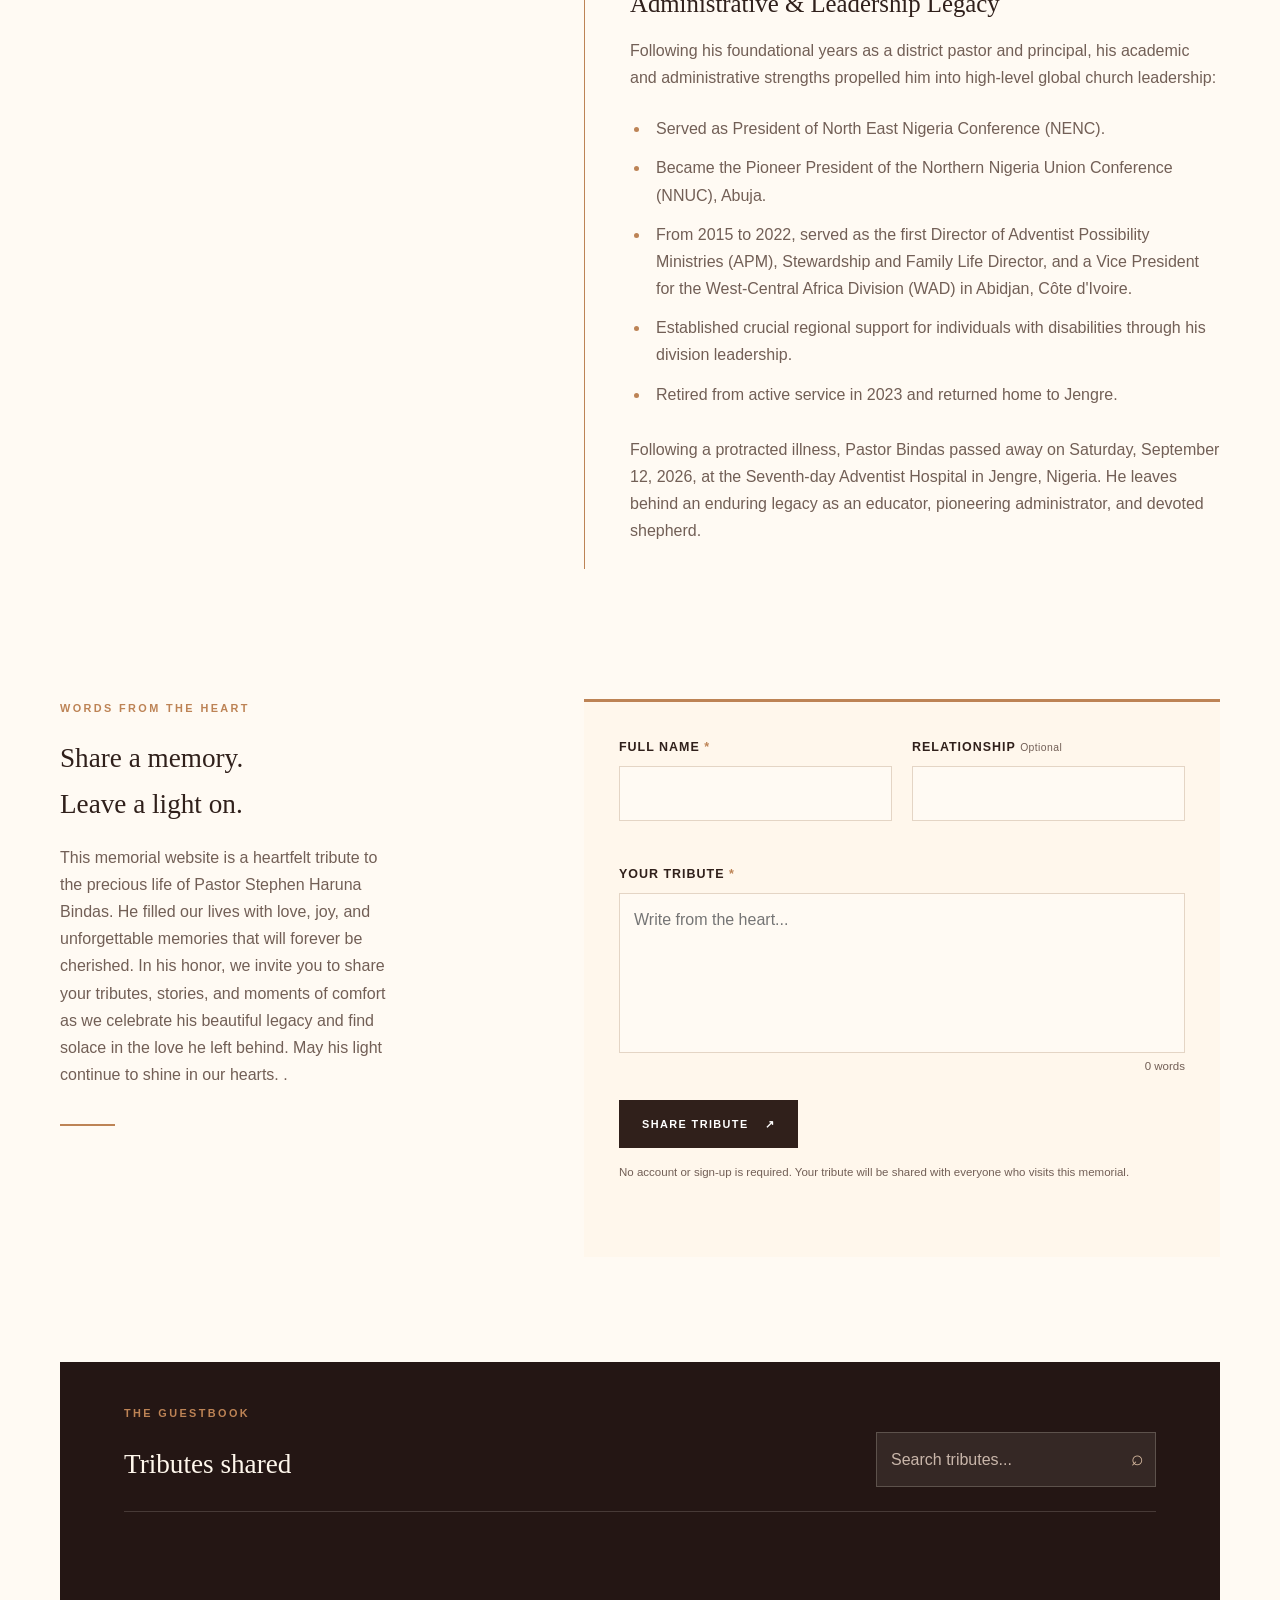
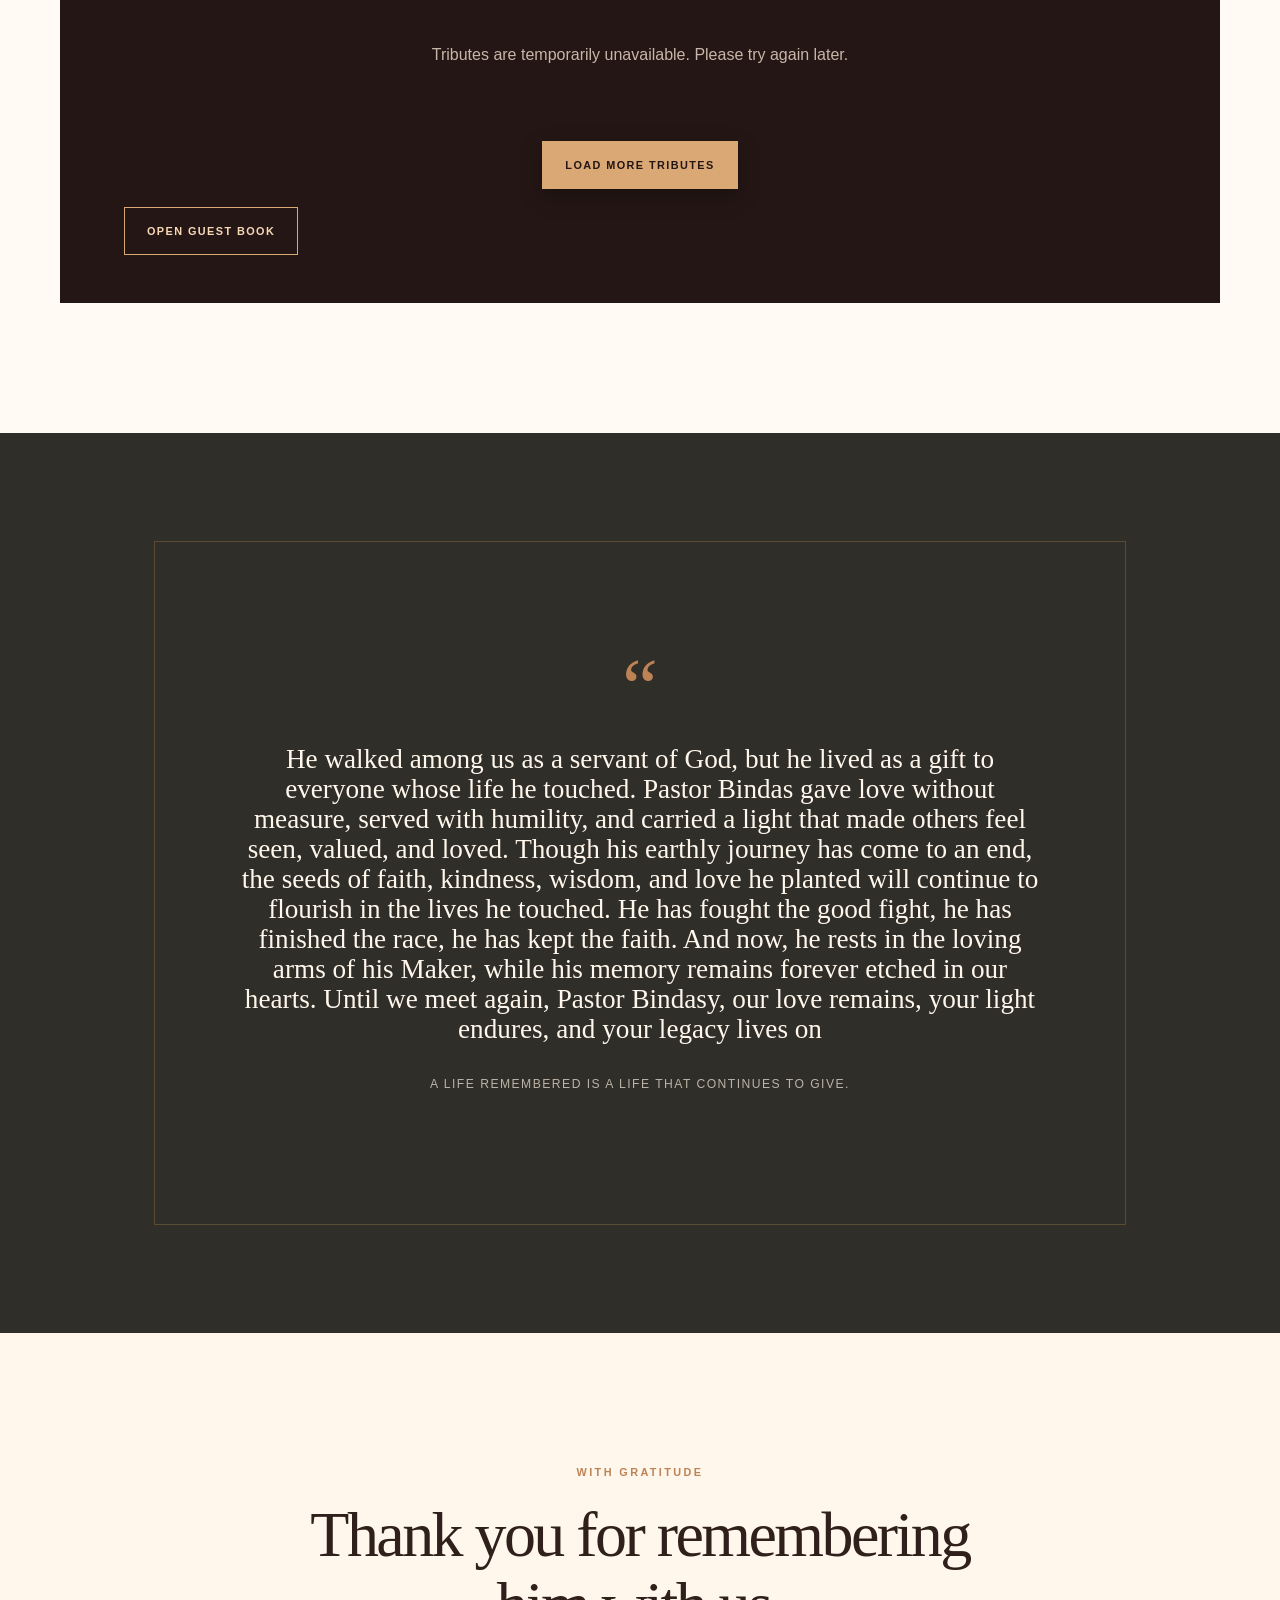
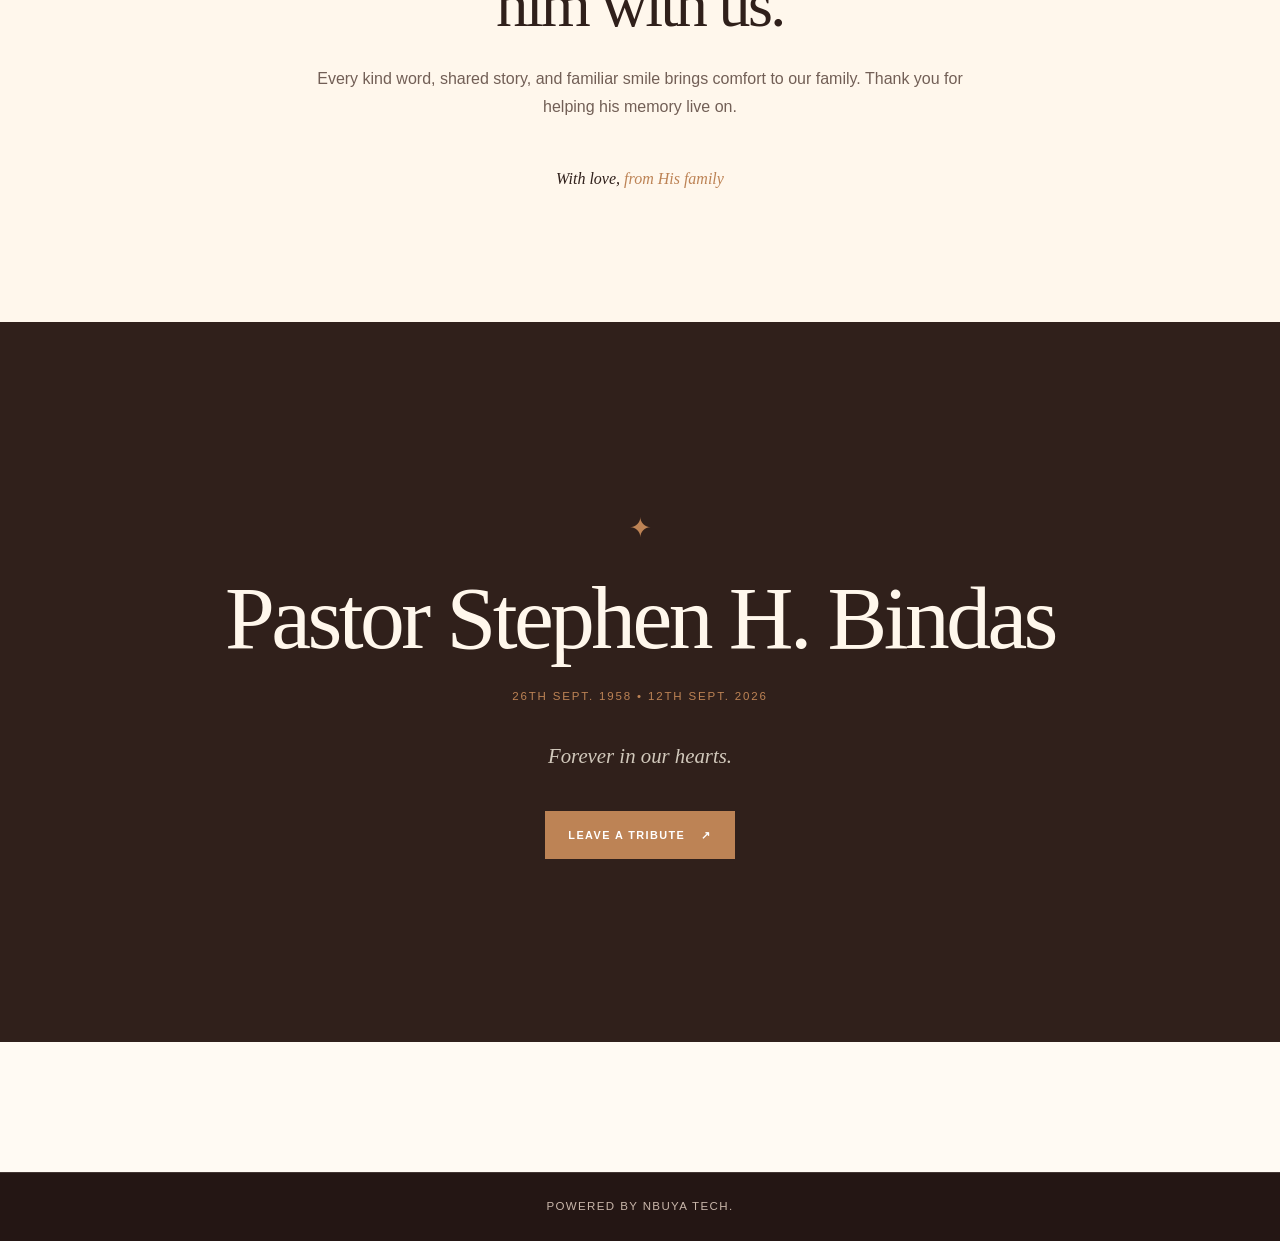
==== commit abbb8a35: "Update memorial website" ====
--- a/index.html
+++ b/index.html
@@ -32,7 +32,7 @@
             <div class="nav-links" id="site-menu">
                 <a class="nav-link active" href="#home">About</a>
                 <a class="nav-link" href="#story">Life</a>
-                <!--<a class="nav-link" href="#memories">Gallery</a>-->
+                <a class="nav-link" href="tributes.html">Guest book</a>
                 <a class="nav-link" href="#tributes">Tributes</a>
                 <a class="nav-link" href="#legacy">Stories</a>
             </div>
@@ -59,7 +59,7 @@
                 <div class="container memorial-tabs-inner">
                     <a class="memorial-tab active" href="#story">About</a>
                     <a class="memorial-tab" href="#story">Life</a>
-                    <!-- <a class="memorial-tab" href="#memories">Gallery</a> -->
+                    <a class="memorial-tab" href="tributes.html">Guest book</a>
                     <a class="memorial-tab" href="#legacy">Stories</a>
                     <a class="memorial-tab" href="#tributes">Tributes</a>
                 </div>
@@ -263,6 +263,7 @@
                     <p id="empty-state" class="empty-state">No tributes yet. Be the first to share a memory.</p>
                     <button class="button button-outline load-more" id="load-more" type="button" hidden>Load more
                         tributes</button>
+                    <a class="button button-outline all-tributes-link" href="tributes.html">Open guest book</a>
                 </div>
             </section>
 
--- a/css/style.css
+++ b/css/style.css
@@ -97,4 +97,20 @@
 .reveal { opacity: 0; transform: translateY(18px); transition: opacity .7s ease, transform .7s ease; }.reveal.is-visible { opacity: 1; transform: none; }.sr-only { position: absolute; width: 1px; height: 1px; overflow: hidden; clip: rect(0,0,0,0); white-space: nowrap; }
 @media (max-width: 800px) { .container { width: min(100% - 40px, 600px); }.section { padding: 90px 0; }.menu-toggle { display: block; }.nav-links { position: fixed; inset: 78px 0 auto 0; display: none; flex-direction: column; align-items: stretch; gap: 0; padding: 20px; background: var(--brown); color: var(--ivory); box-shadow: 0 12px 20px rgba(0,0,0,.1); }.nav-links.open { display: flex; }.nav-link { padding: 14px 8px; }.nav-link.active::after { bottom: 8px; left: 8px; right: auto; width: 25px; }.hero-content { flex-direction: column; gap: 28px; padding-top: 100px; text-align: center; }.hero-copy { max-width: 600px; }.hero-statement { margin-inline: auto; }.memorial-tabs-inner { width: 100%; justify-content: flex-start; overflow-x: auto; }.memorial-tab { min-width: 120px; padding-inline: 16px; }.story-layout, .tribute-layout { grid-template-columns: 1fr; gap: 55px; }.section-intro { position: static; }.gallery { grid-template-columns: 1fr 1fr; grid-template-rows: repeat(2, 220px); }.gallery-tall { grid-row: span 1; }.gallery-wide { grid-column: span 2; } }
 @media (max-width: 520px) { .hero h1 { font-size: 3.1rem; }.portrait-frame { width: min(290px, 80vw); height: 360px; min-height: 0; }.form-row { grid-template-columns: 1fr; gap: 0; }.tribute-panel { padding: 24px 18px; }.list-header { display: block; }.search-box { display: block; margin-top: 20px; width: 100%; }.lightbox { padding: 25px; }.lightbox-image { width: 100%; height: 55vh; }.lightbox-prev { left: 8px; }.lightbox-next { right: 8px; } }
-@media (prefers-reduced-motion: reduce) { *, *::before, *::after { scroll-behavior: auto !important; transition-duration: .01ms !important; animation-duration: .01ms !important; }.reveal { opacity: 1; transform: none; } }+@media (prefers-reduced-motion: reduce) { *, *::before, *::after { scroll-behavior: auto !important; transition-duration: .01ms !important; animation-duration: .01ms !important; }.reveal { opacity: 1; transform: none; } }
+.tribute-card { min-height: 0; }
+.all-tributes-link { display: inline-flex; margin-top: 18px; border-color: #d9a875; color: #f7d8b8; }
+.all-tributes-link:hover { background: #d9a875; color: #241614; }
+.guestbook-page { min-height: 100vh; background: var(--paper); }
+.guestbook-main { padding: 150px 0 90px; }
+.guestbook-heading { max-width: 720px; margin-bottom: 45px; }
+.guestbook-heading h1 { margin: 0 0 14px; font-family: var(--serif); font-size: clamp(2.6rem, 6vw, 5rem); font-weight: normal; line-height: 1.05; }
+.guestbook-heading p:not(.eyebrow) { max-width: 620px; color: var(--muted); }
+.guestbook-links { display: flex; align-items: center; gap: 24px; color: var(--ivory); font-size: .75rem; letter-spacing: .1em; text-transform: uppercase; }
+.guestbook-links a:not(.button) { opacity: .82; }
+.guestbook-links a:not(.button):hover { color: var(--gold); opacity: 1; }
+.all-tributes-list { display: grid; grid-template-columns: repeat(auto-fit, minmax(min(100%, 320px), 1fr)); gap: 20px; }
+.list-header h2 { margin: 0; font-family: var(--serif); font-size: clamp(1.8rem, 4vw, 2.8rem); font-weight: normal; }
+.all-tributes-list .tribute-card { min-height: 0; }
+@media (max-width: 520px) { .tribute-carousel { gap: 10px; }.carousel-control { flex-basis: 36px; width: 36px; height: 36px; font-size: 1.6rem; }.tribute-card { padding: 24px 20px; }.tribute-card p { line-height: 1.65; }.guestbook-main { padding-top: 120px; } }
+@media (max-width: 700px) { .guestbook-links { gap: 10px 16px; flex-wrap: wrap; justify-content: flex-end; font-size: .65rem; }.guestbook-links .button { min-height: 40px; padding: 9px 12px; } }
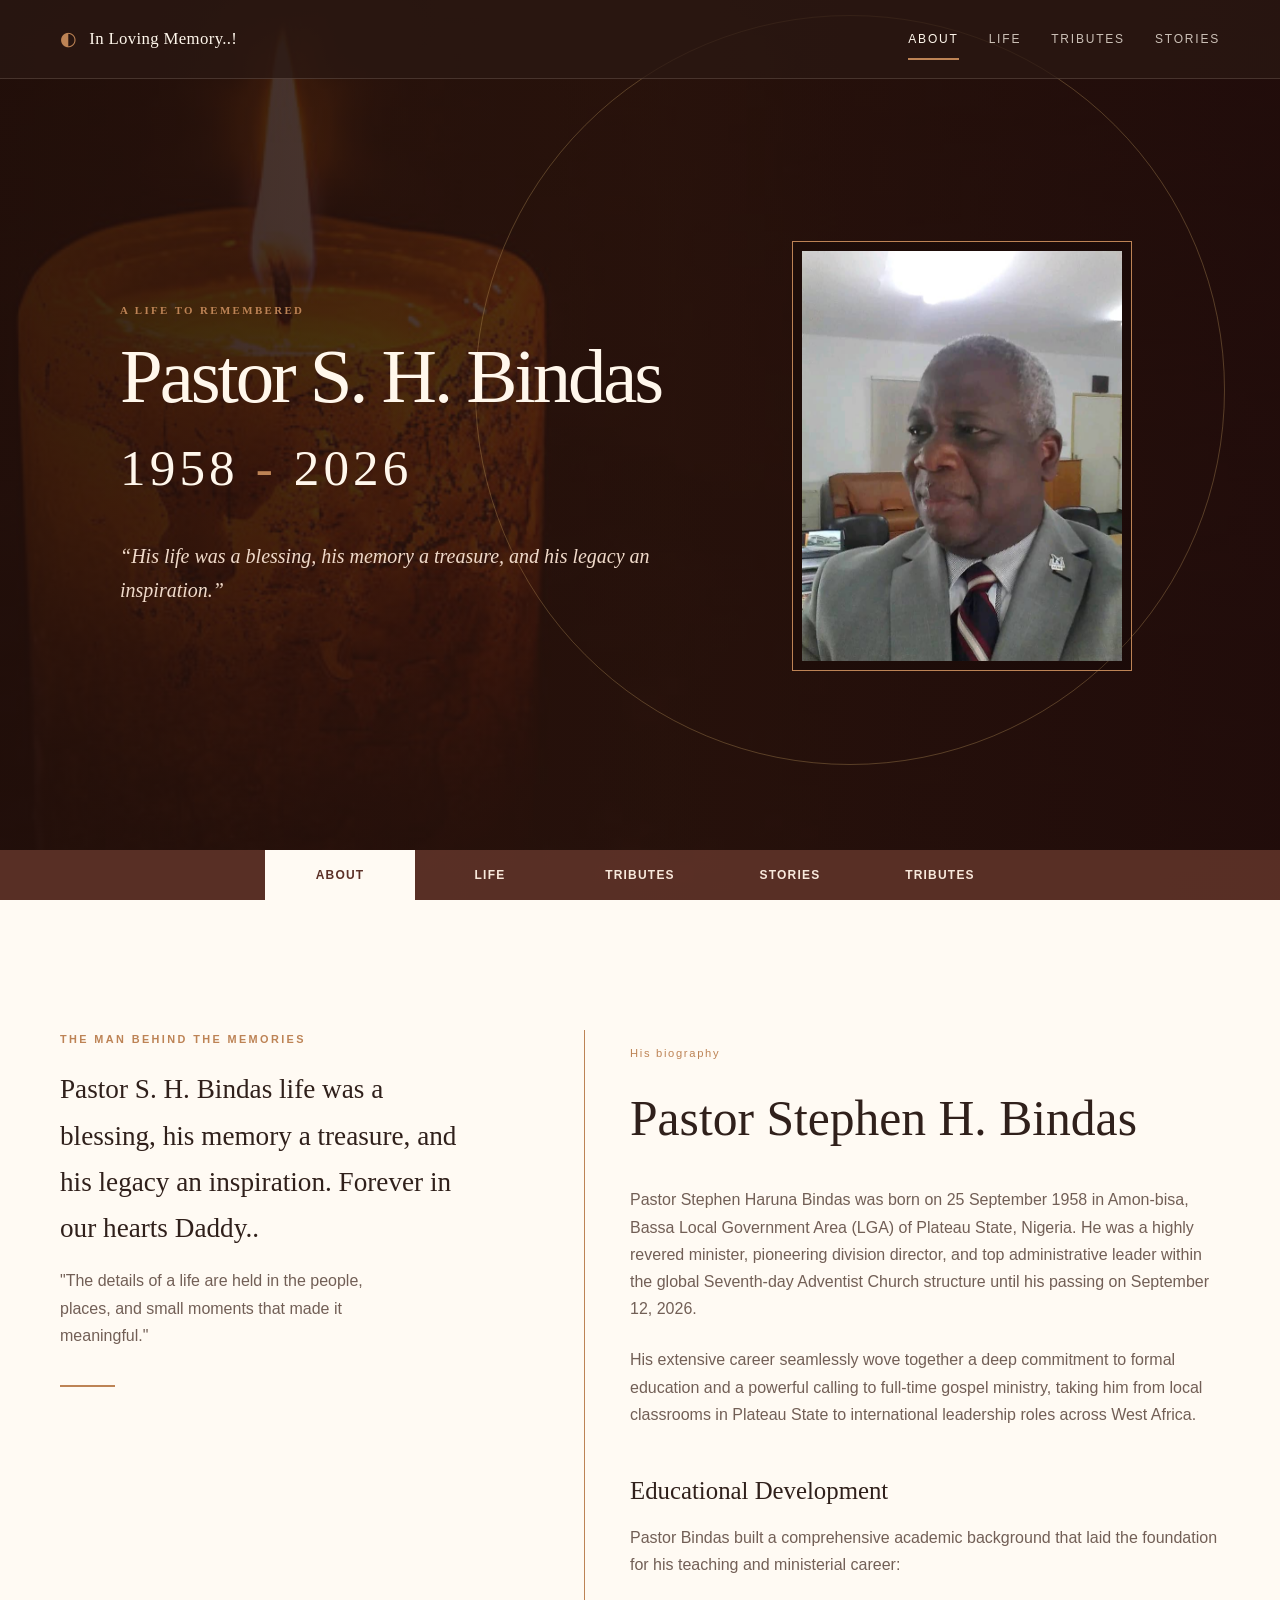
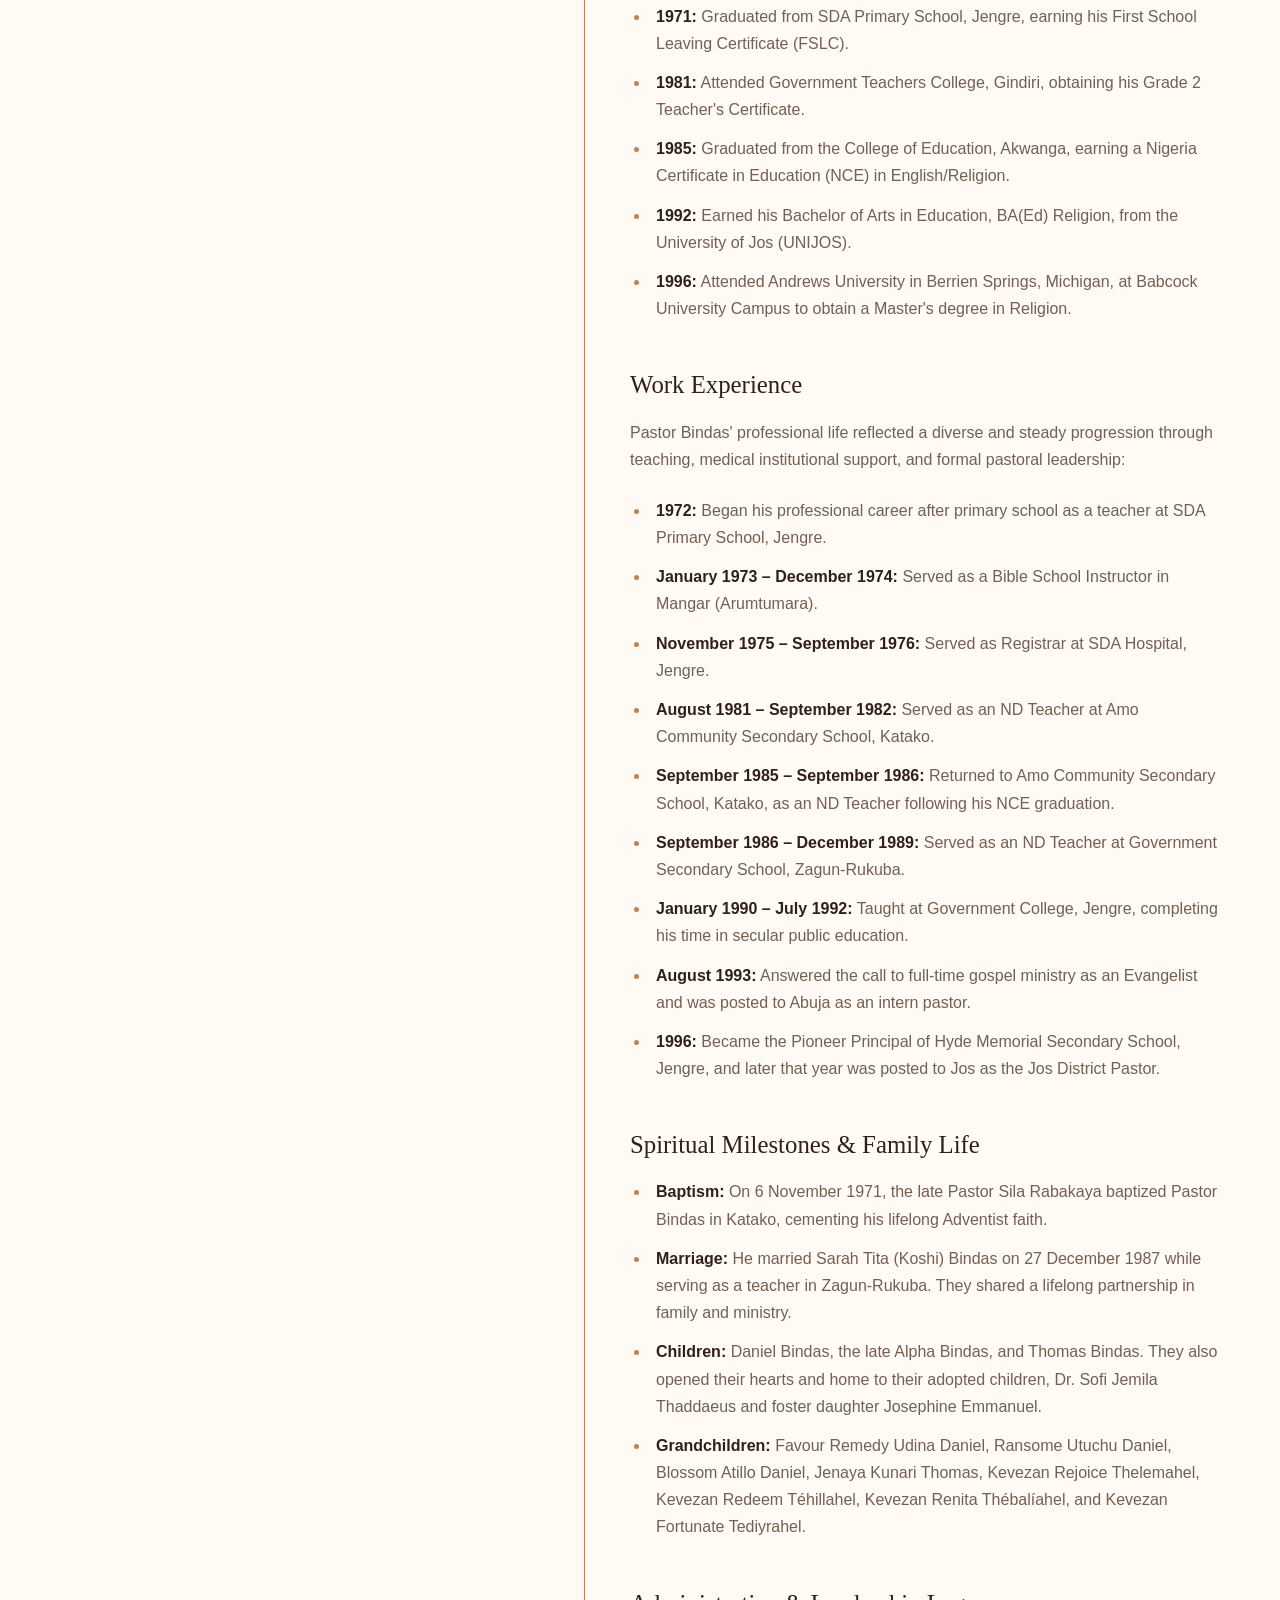
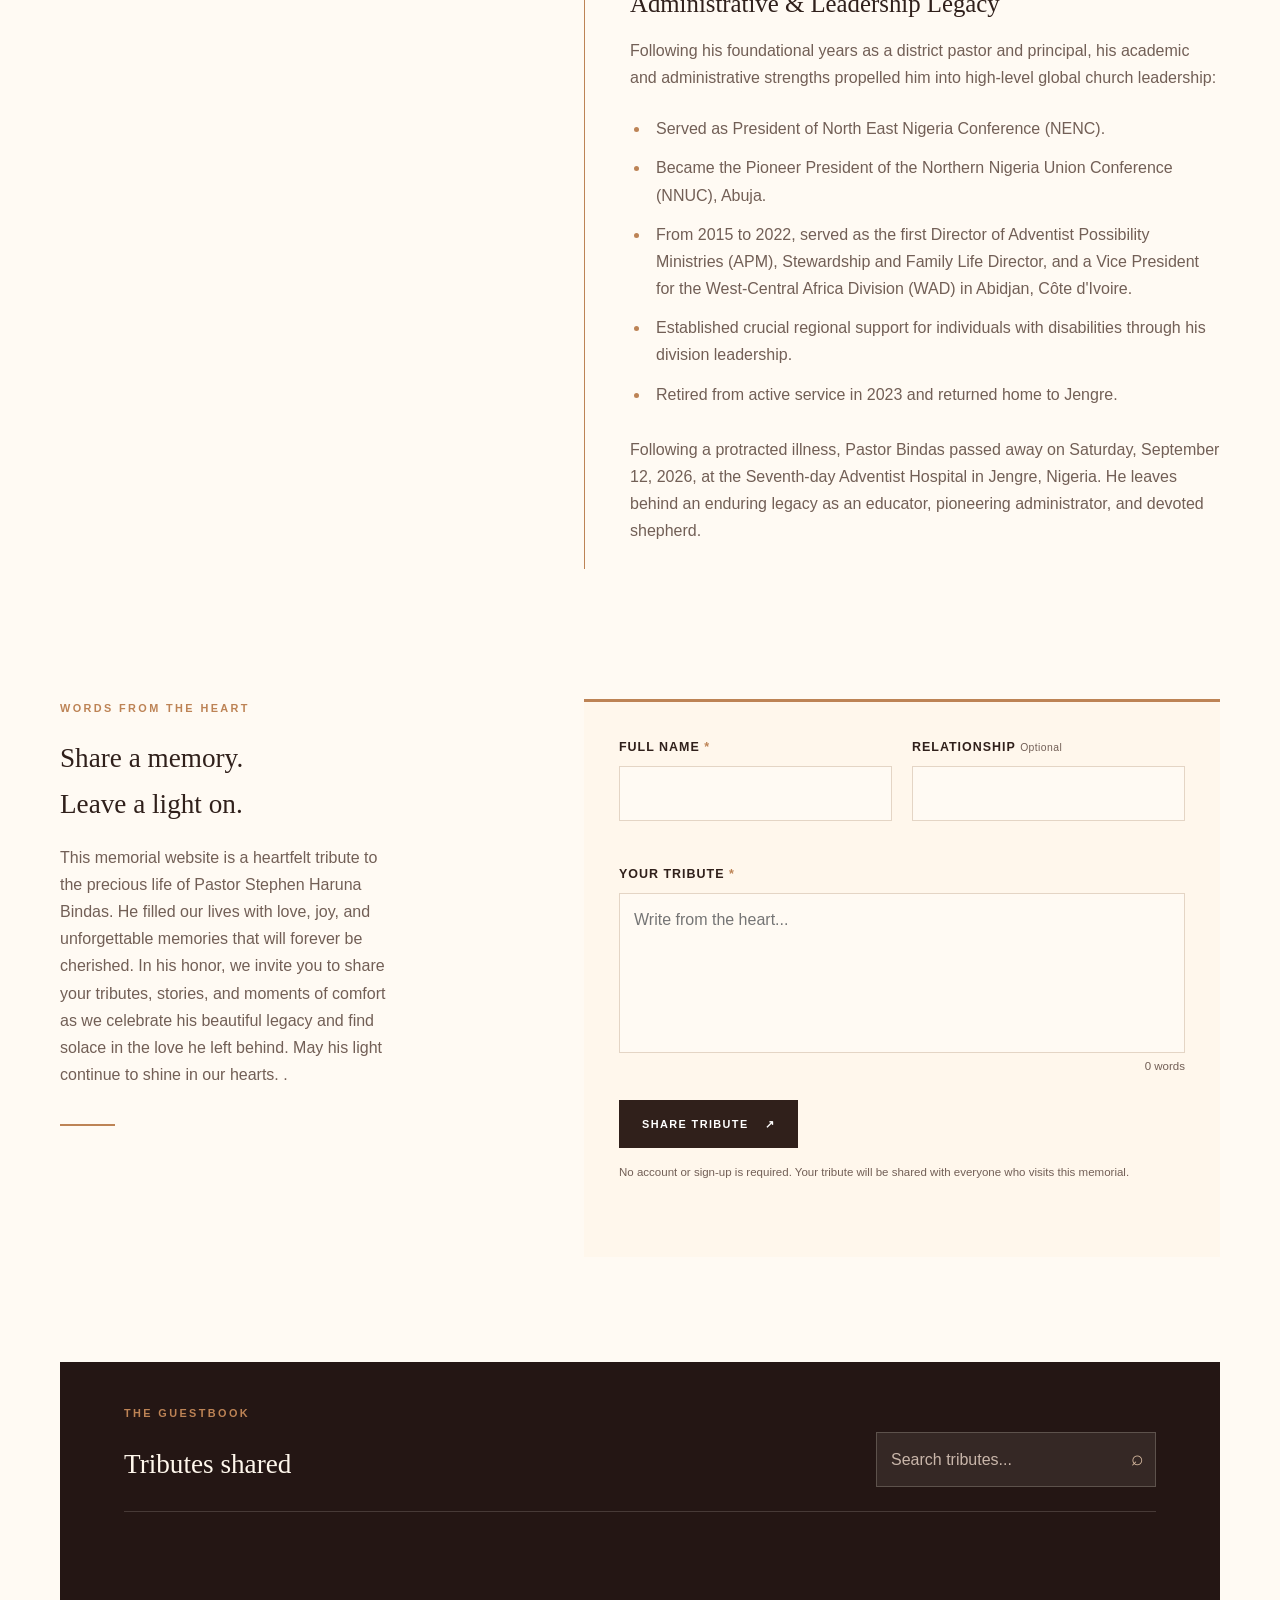
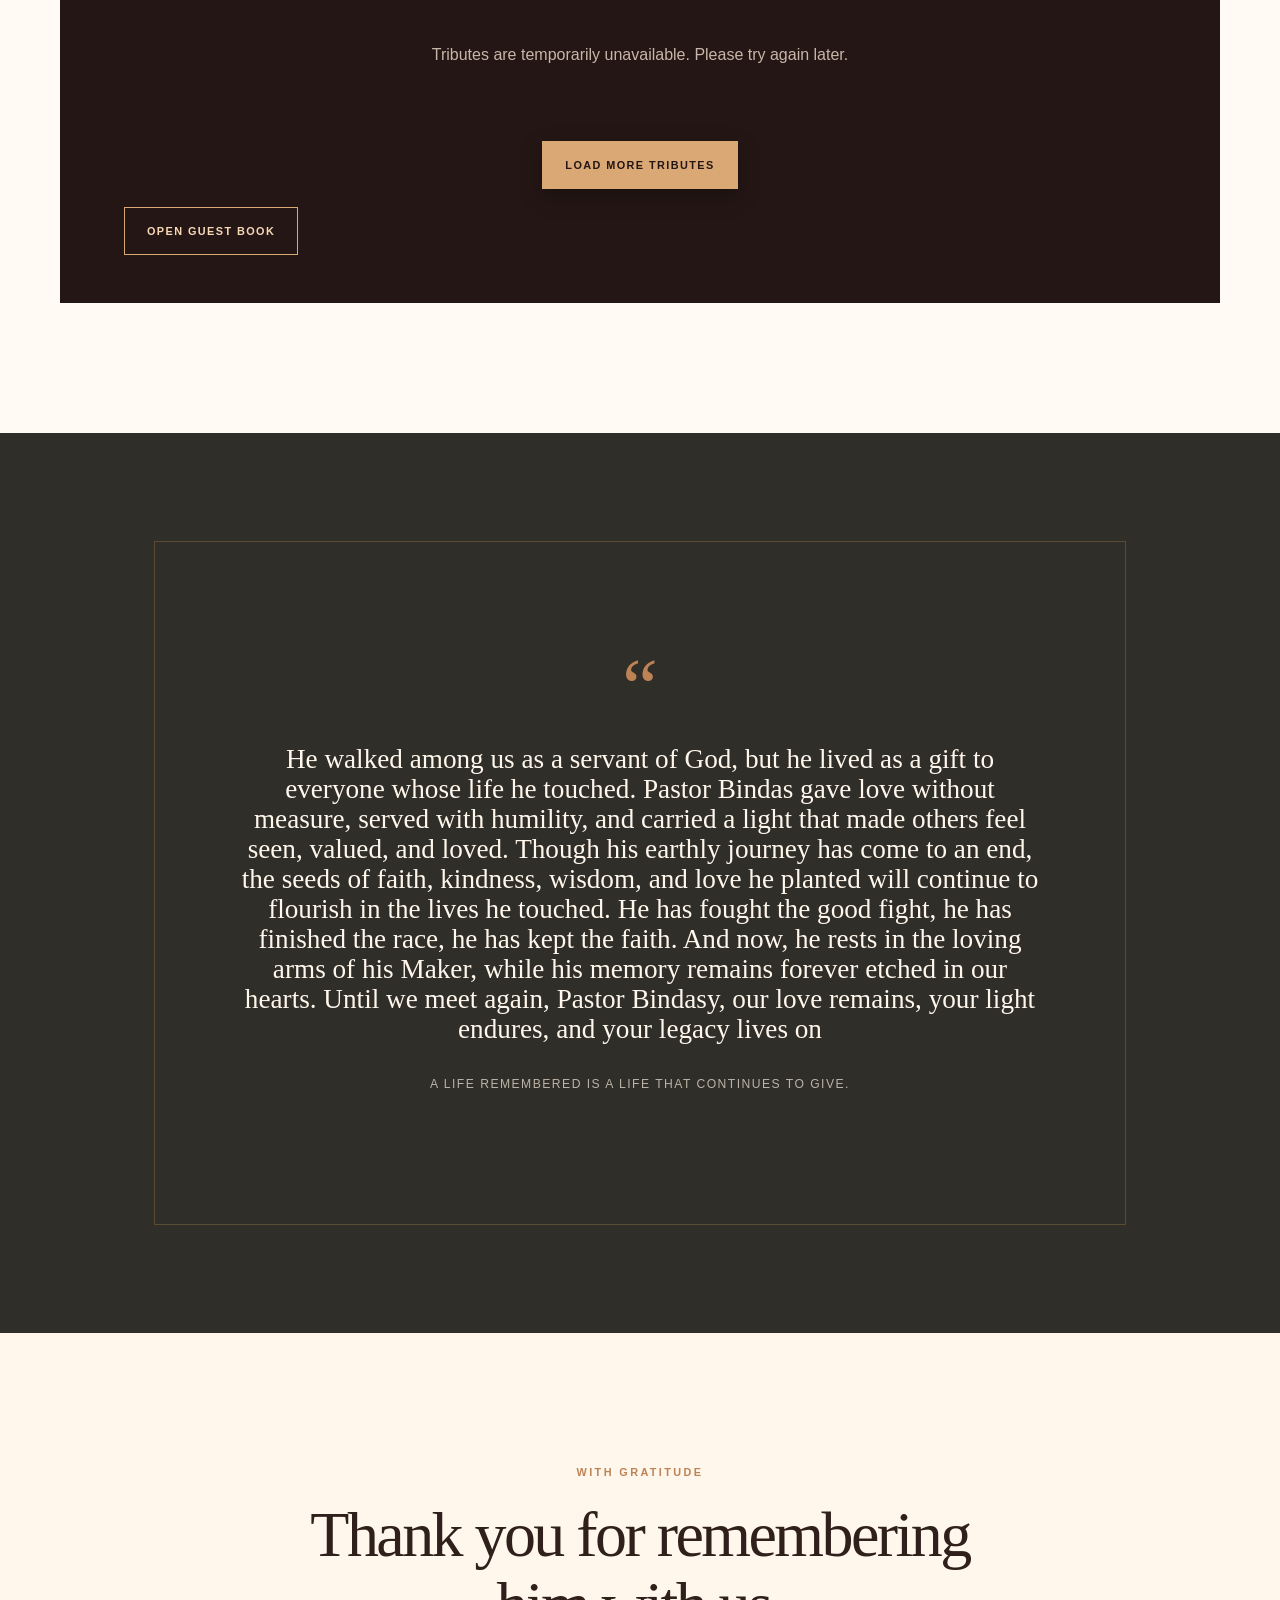
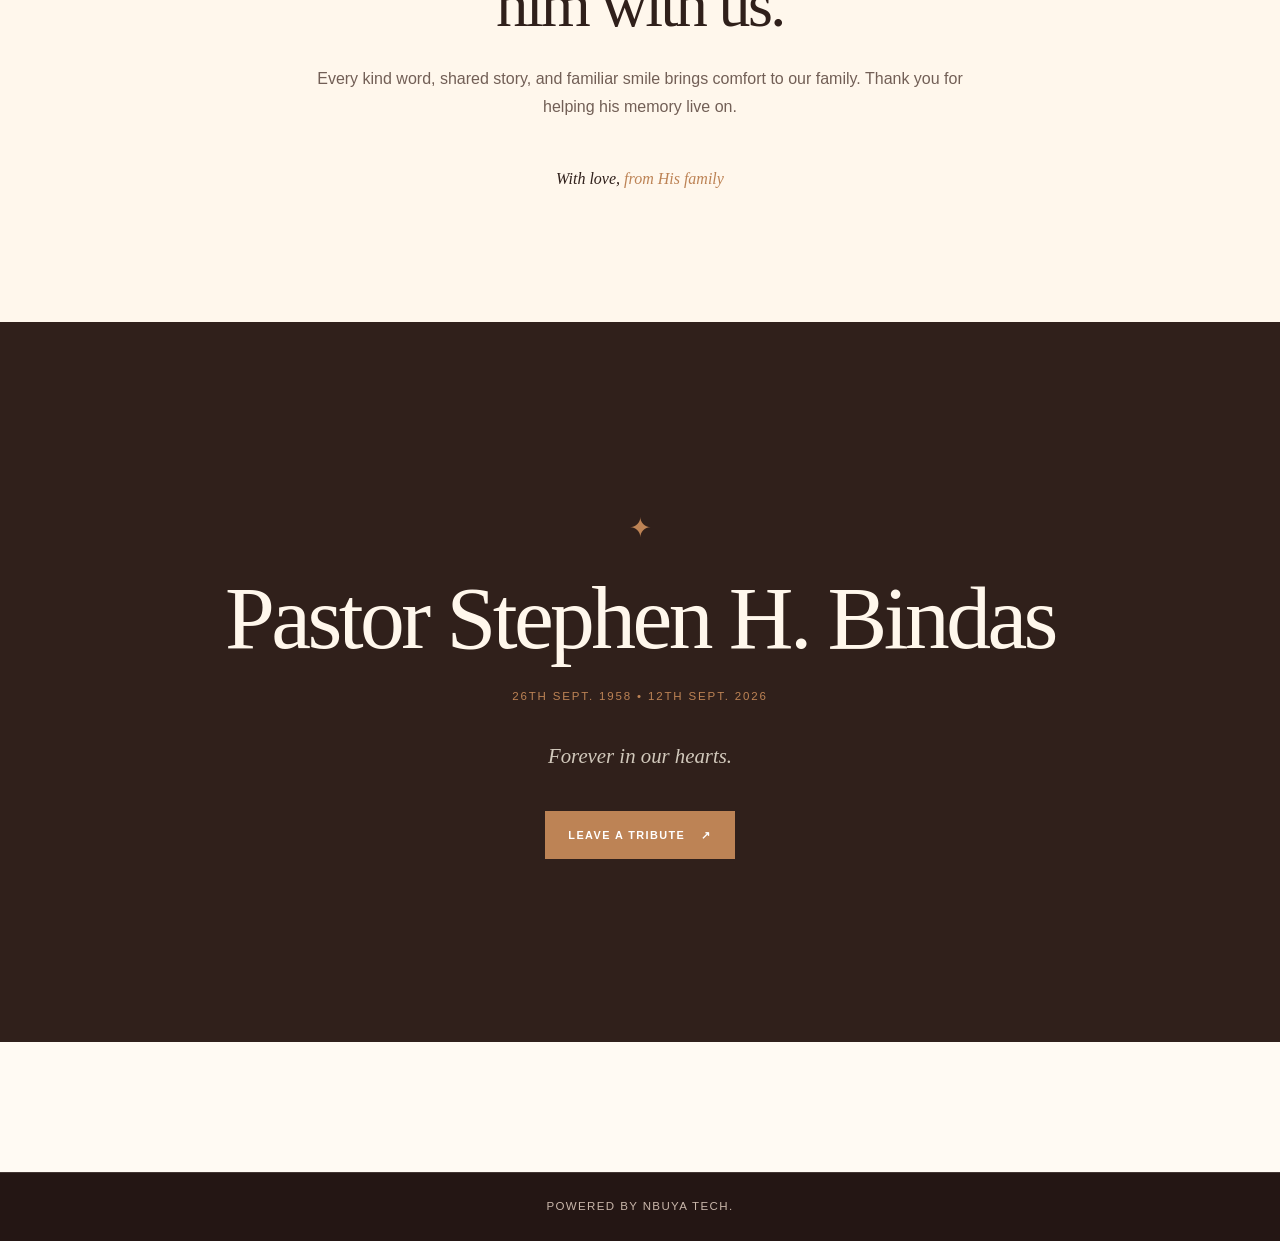
==== commit 6ec7c99e: "Update memorial website" ====
--- a/index.html
+++ b/index.html
@@ -32,8 +32,7 @@
             <div class="nav-links" id="site-menu">
                 <a class="nav-link active" href="#home">About</a>
                 <a class="nav-link" href="#story">Life</a>
-                <a class="nav-link" href="tributes.html">Guest book</a>
-                <a class="nav-link" href="#tributes">Tributes</a>
+                <a class="nav-link" href="tributes.html">Tributes</a>
                 <a class="nav-link" href="#legacy">Stories</a>
             </div>
         </nav>
@@ -59,7 +58,7 @@
                 <div class="container memorial-tabs-inner">
                     <a class="memorial-tab active" href="#story">About</a>
                     <a class="memorial-tab" href="#story">Life</a>
-                    <a class="memorial-tab" href="tributes.html">Guest book</a>
+                    <a class="memorial-tab" href="tributes.html">Tributes</a>
                     <a class="memorial-tab" href="#legacy">Stories</a>
                     <a class="memorial-tab" href="#tributes">Tributes</a>
                 </div>
--- a/css/style.css
+++ b/css/style.css
@@ -109,8 +109,11 @@
 .guestbook-links { display: flex; align-items: center; gap: 24px; color: var(--ivory); font-size: .75rem; letter-spacing: .1em; text-transform: uppercase; }
 .guestbook-links a:not(.button) { opacity: .82; }
 .guestbook-links a:not(.button):hover { color: var(--gold); opacity: 1; }
+.guestbook-links .button { color: var(--ivory); border-color: var(--gold); white-space: nowrap; }
+.guestbook-links .button:hover { background: var(--gold); color: #fff; }
 .all-tributes-list { display: grid; grid-template-columns: repeat(auto-fit, minmax(min(100%, 320px), 1fr)); gap: 20px; }
 .list-header h2 { margin: 0; font-family: var(--serif); font-size: clamp(1.8rem, 4vw, 2.8rem); font-weight: normal; }
-.all-tributes-list .tribute-card { min-height: 0; }
+.all-tributes-list .tribute-card { min-height: 0; padding: 26px; }
+.all-tributes-list .tribute-card h3 { margin: 0; color: #fff8ef; font-family: var(--serif); font-size: clamp(1.35rem, 3vw, 1.8rem); font-weight: normal; line-height: 1.2; }
 @media (max-width: 520px) { .tribute-carousel { gap: 10px; }.carousel-control { flex-basis: 36px; width: 36px; height: 36px; font-size: 1.6rem; }.tribute-card { padding: 24px 20px; }.tribute-card p { line-height: 1.65; }.guestbook-main { padding-top: 120px; } }
 @media (max-width: 700px) { .guestbook-links { gap: 10px 16px; flex-wrap: wrap; justify-content: flex-end; font-size: .65rem; }.guestbook-links .button { min-height: 40px; padding: 9px 12px; } }
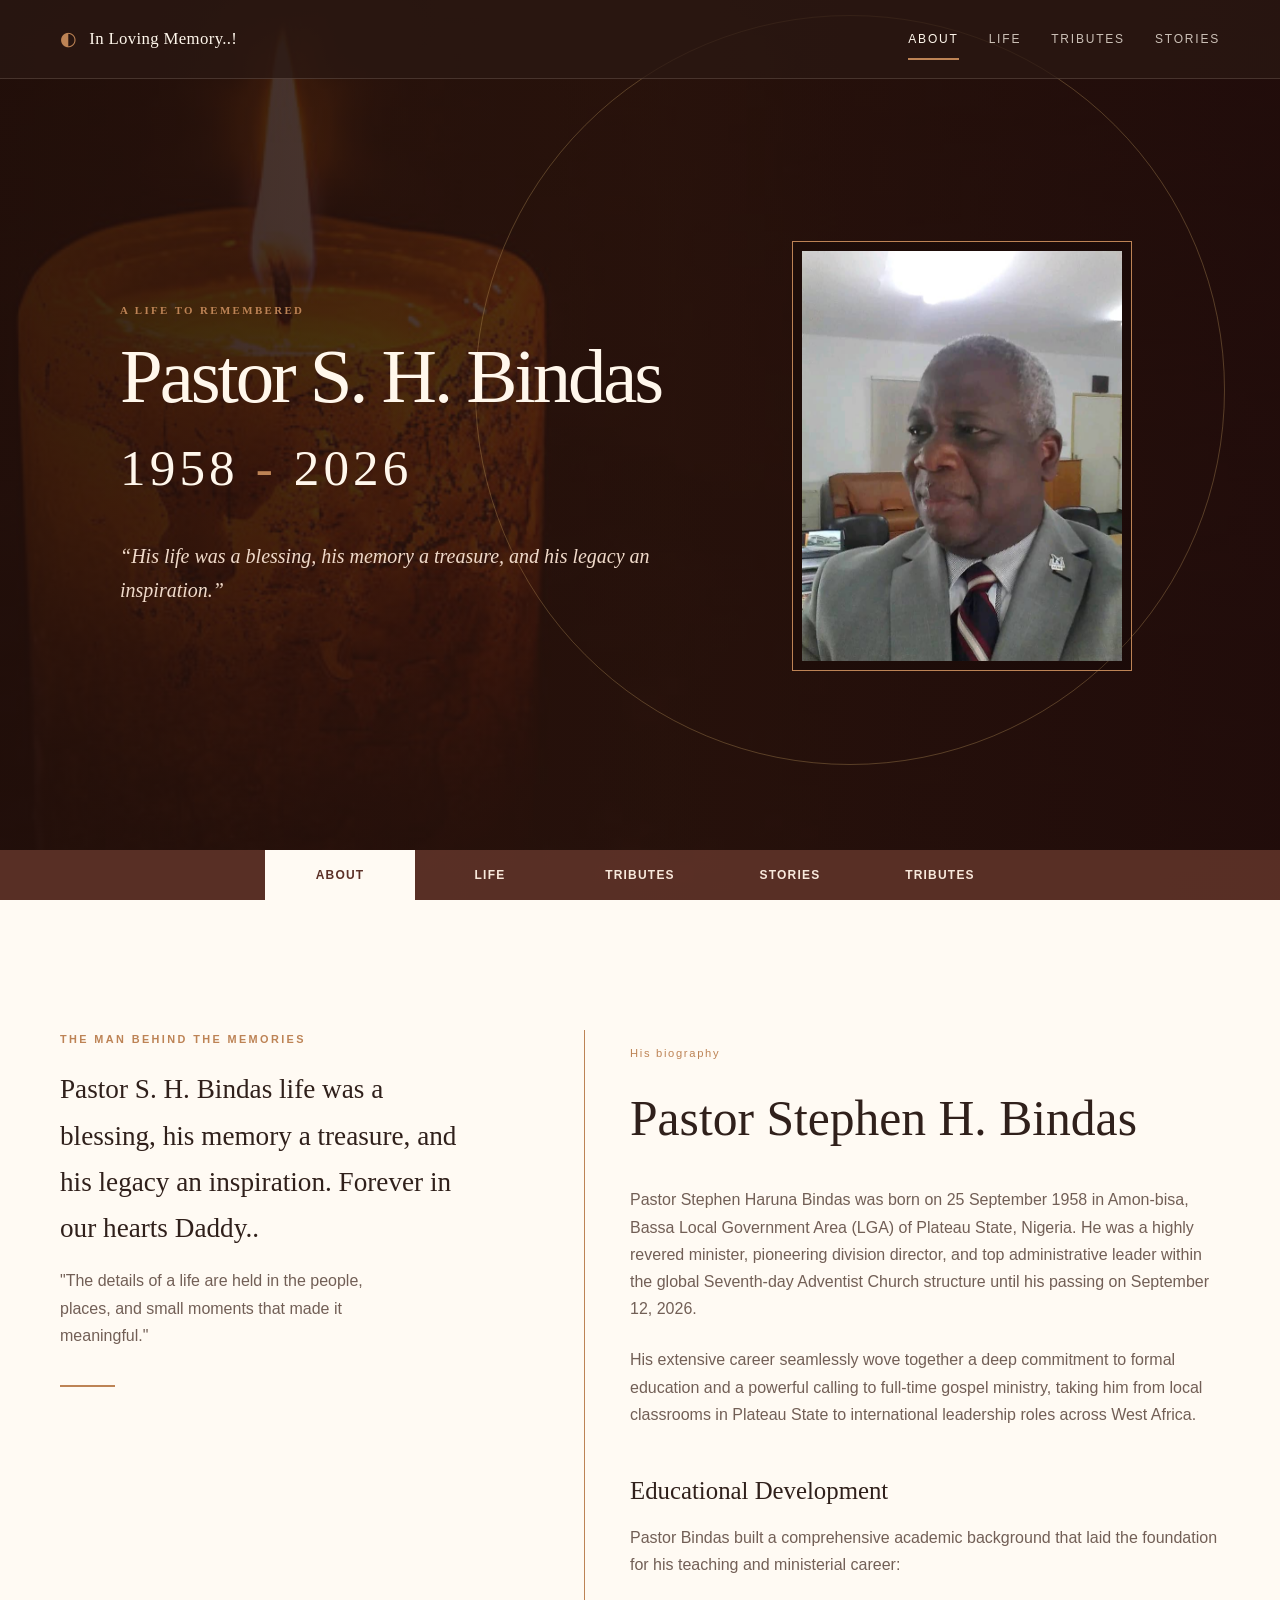
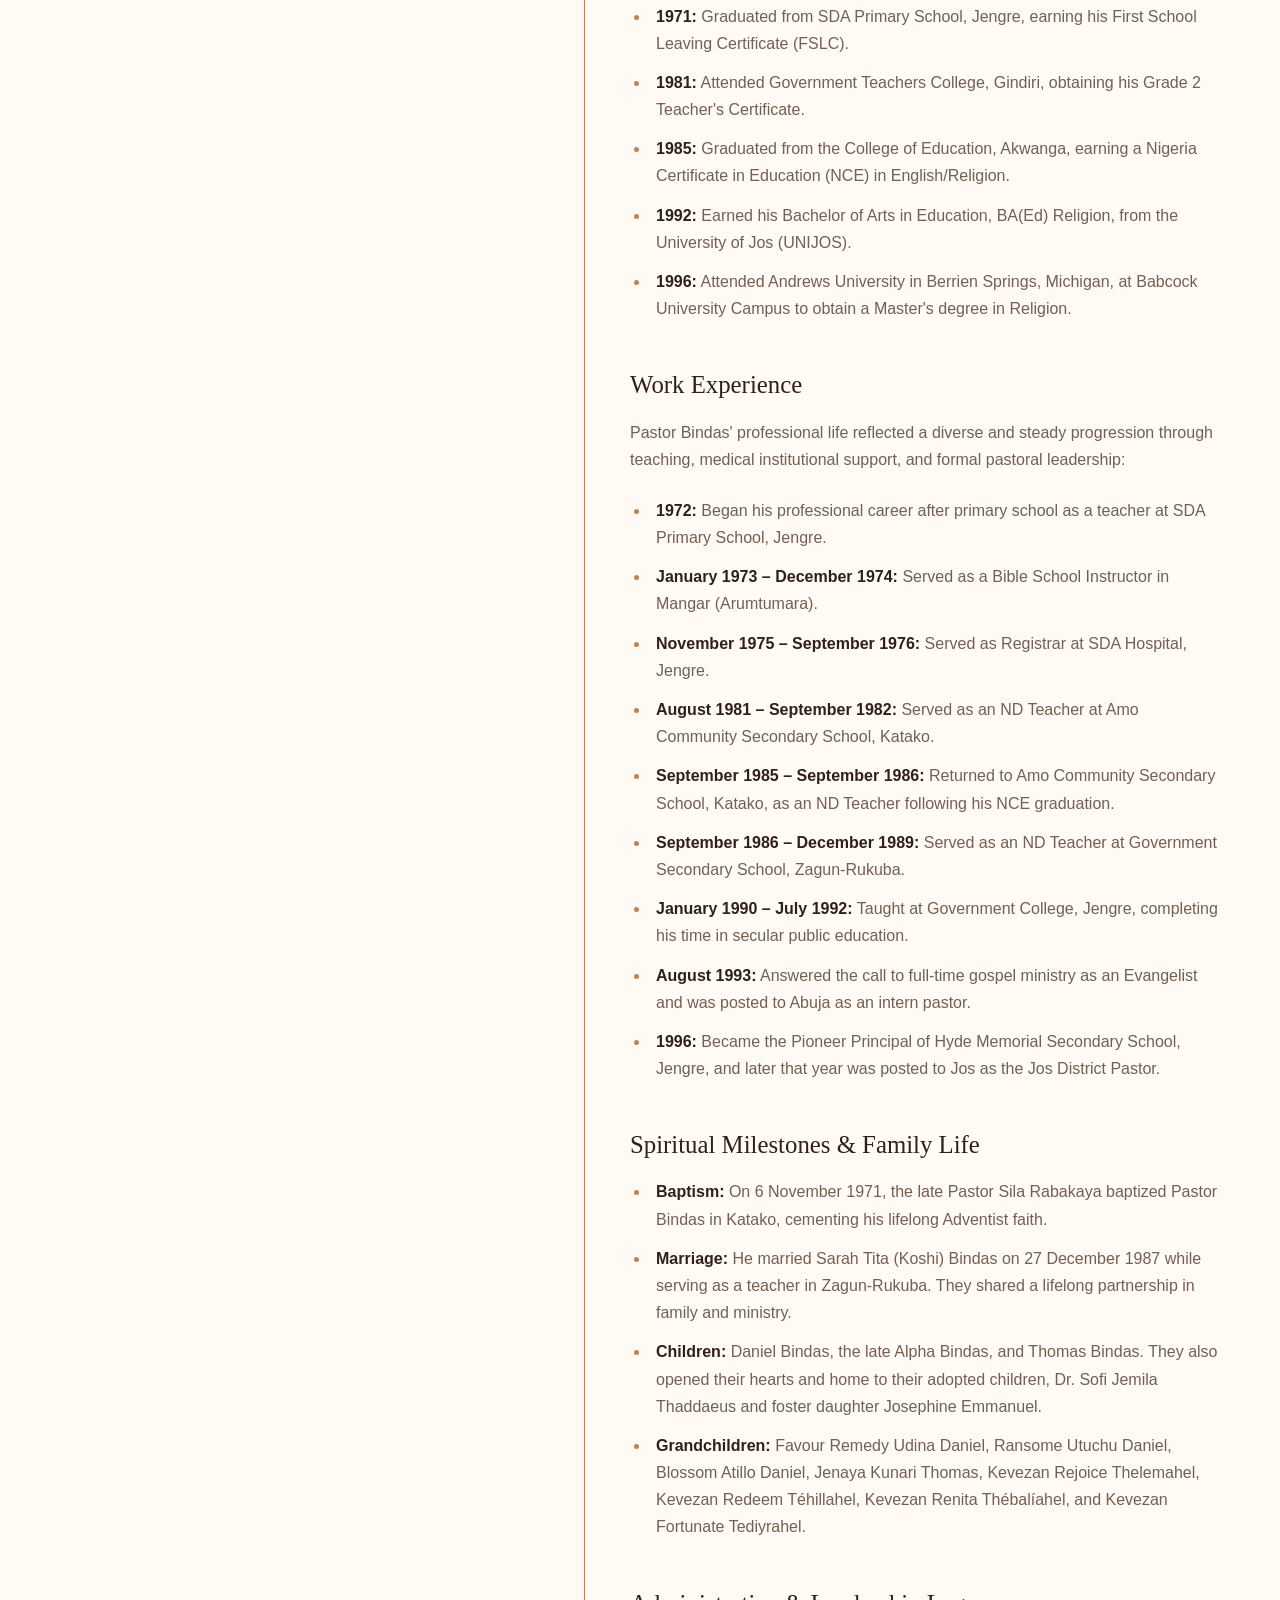
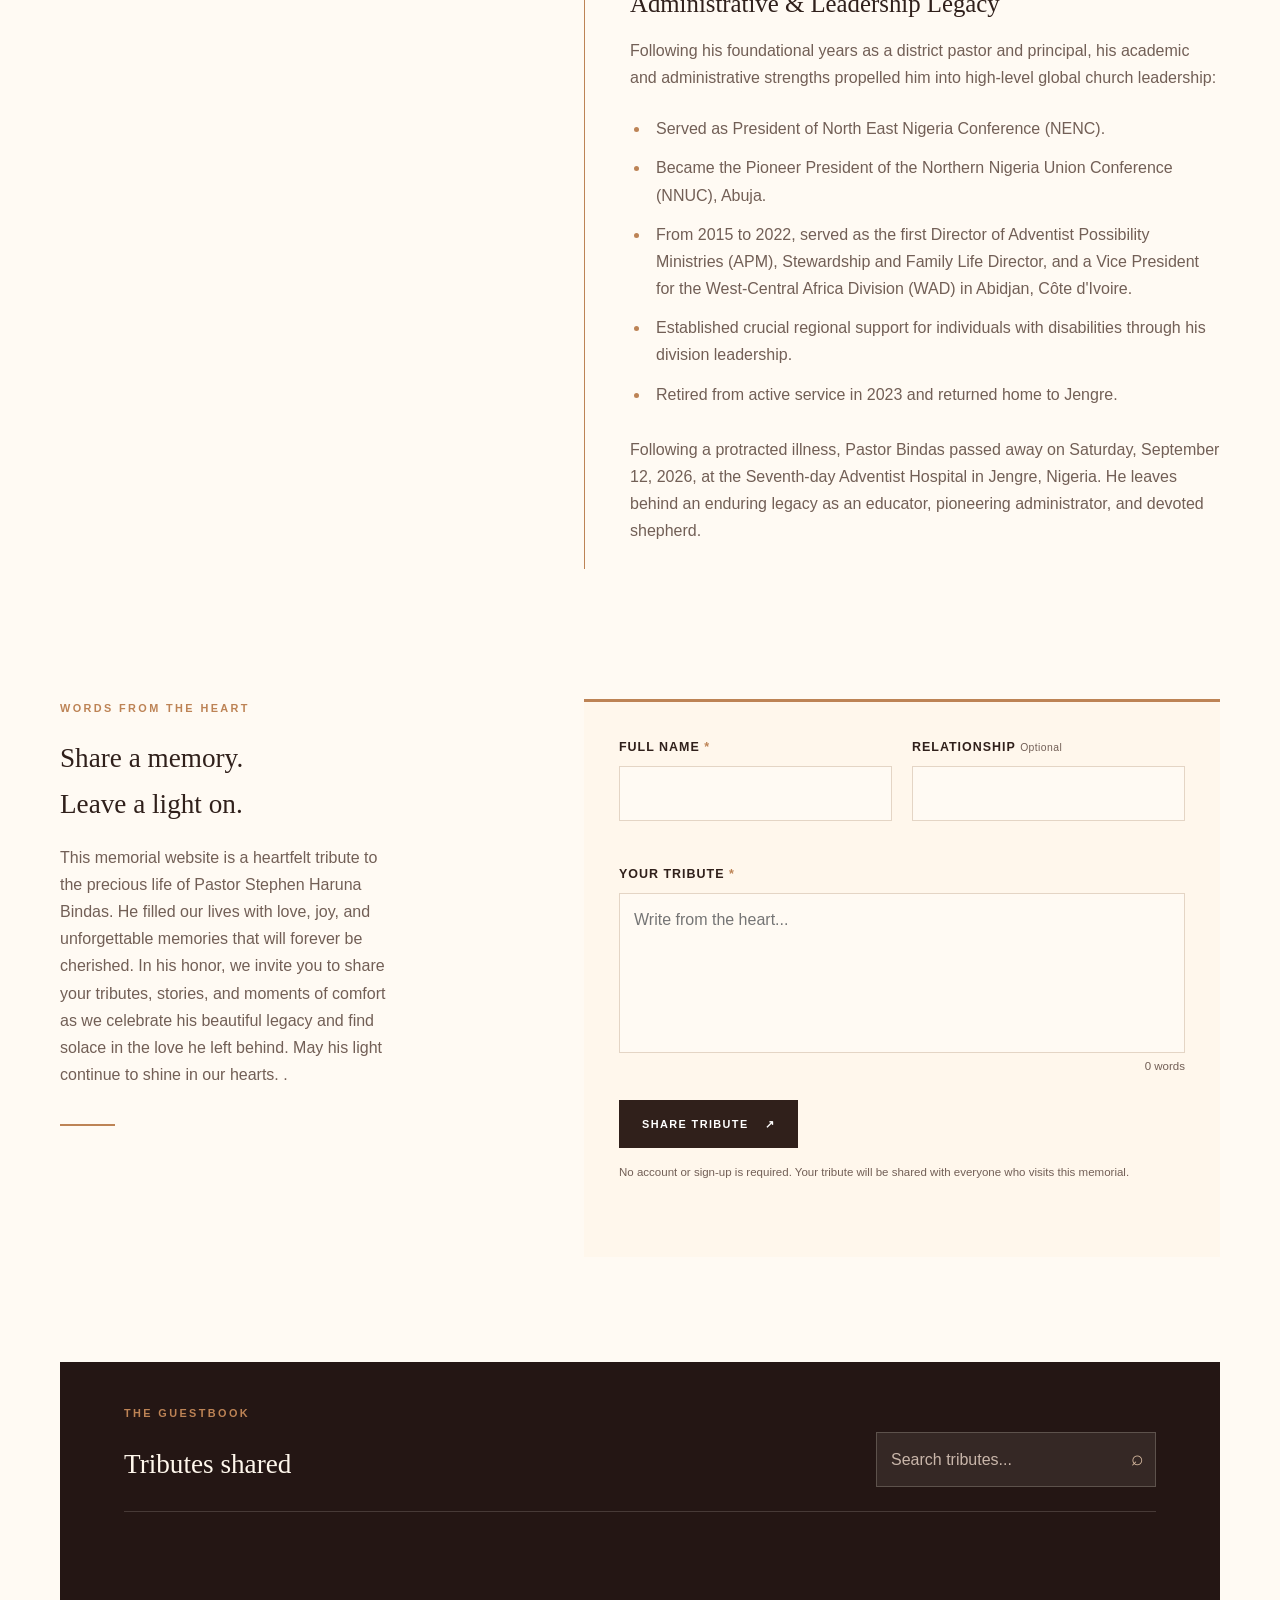
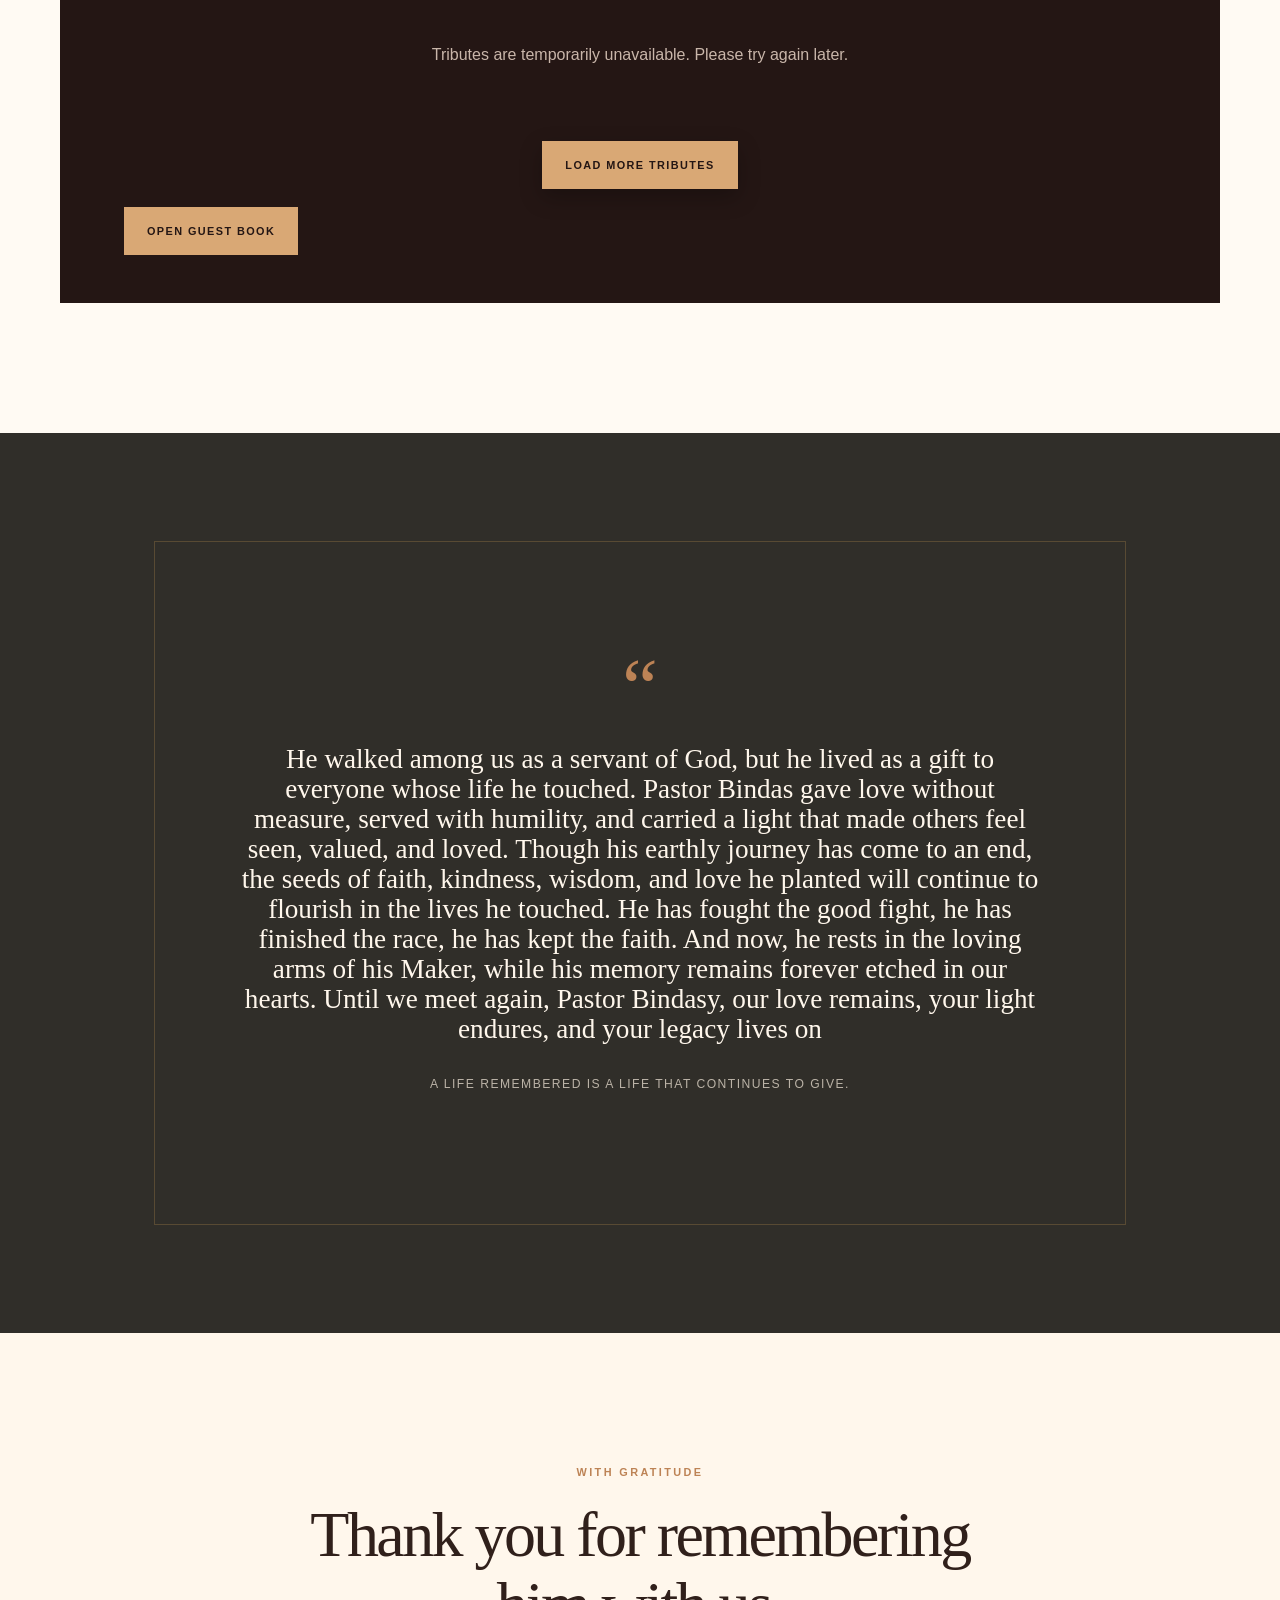
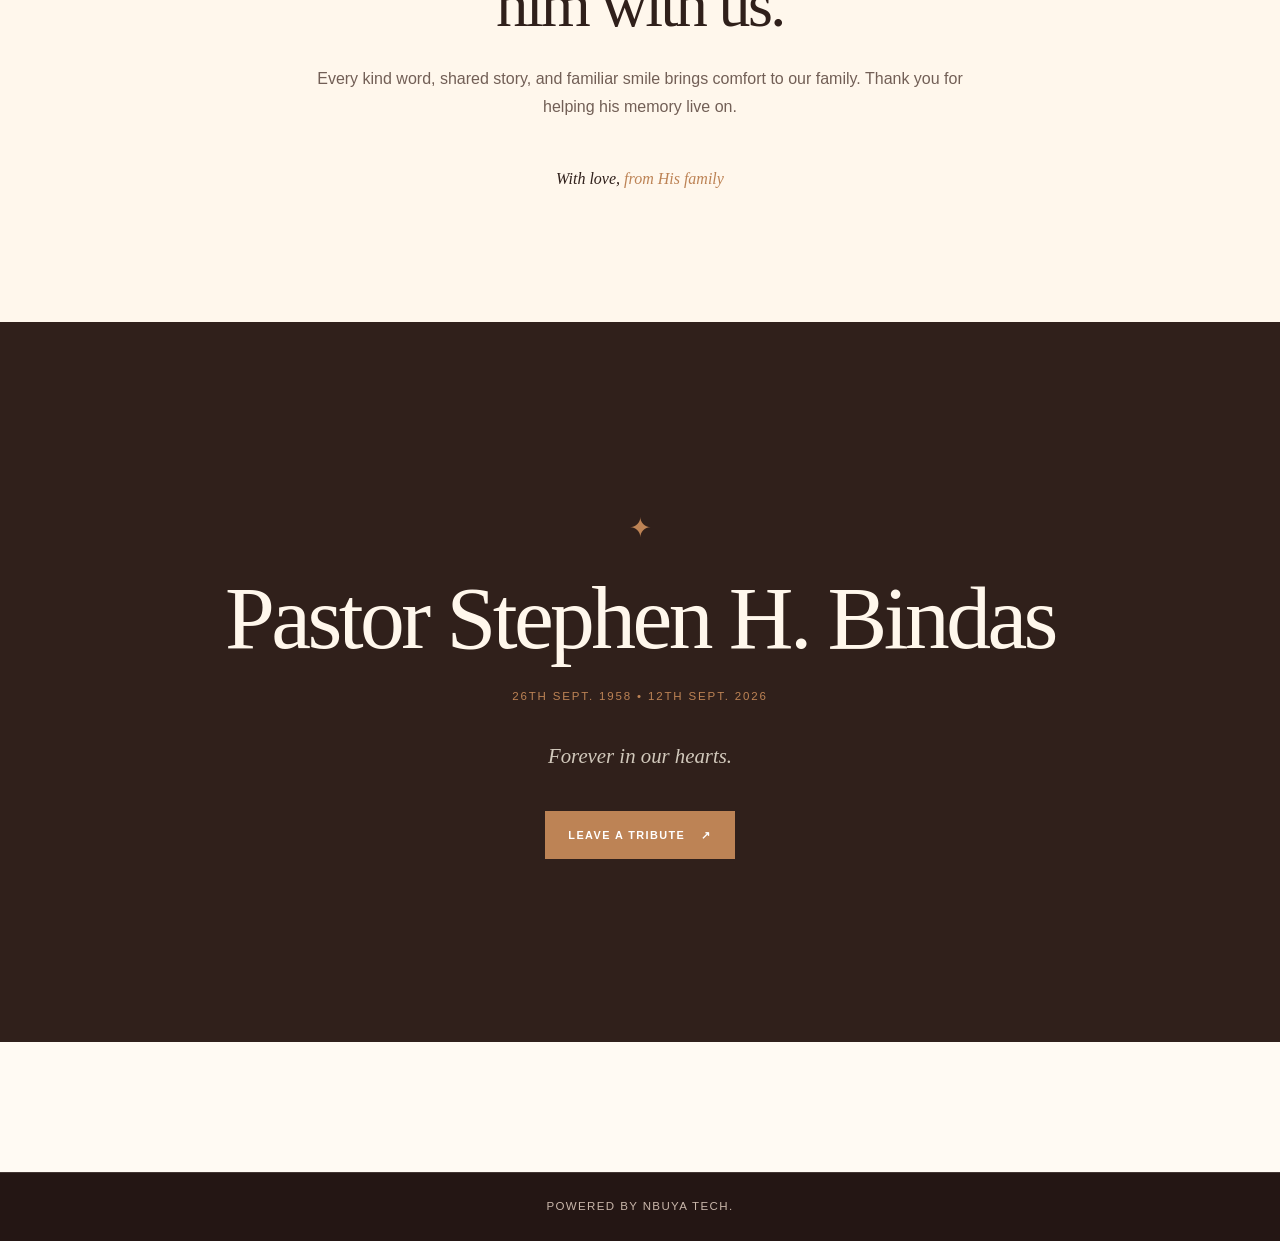
==== commit 42f3882f: "Update memorial website" ====
--- a/index.html
+++ b/index.html
@@ -189,17 +189,7 @@
         </section>
     -->
             <section class="tributes section" id="tributes" data-section>
-                <!--  <div class="demo-tribute-strip" aria-label="Demo tribute preview">
-                <div class="demo-tribute-track">
-                    <span>Demo tribute</span><strong>“His kindness made every room feel like home.”</strong><i>— A
-                        friend</i>
-                    <span aria-hidden="true">✦</span>
-                    <span>Demo tribute</span><strong>“His kindness made every room feel like home.”</strong><i>— A
-                        friend</i>
-                    <span aria-hidden="true">✦</span>
-                </div>
-            </div>
-        -->
+     
                 <div class="container tribute-layout">
                     <div class="section-intro reveal">
                         <p class="eyebrow">Words from the heart</p>
@@ -268,7 +258,7 @@
 
             <section class="quote screen section-dark" id="legacy" data-section>
                 <div class="quote-content container reveal"><span class="quote-mark" aria-hidden="true">“</span>
-                    <blockquote><!-- REPLACE: MEMORIAL QUOTE -->
+                    <blockquote>
                         <h3> He walked among us as a servant of God, but he lived as a
                             gift to everyone whose life he touched. Pastor Bindas gave love without measure, served with
                             humility, and carried a light that made others feel seen, valued, and loved. Though his
@@ -299,8 +289,8 @@
             </section>
             <section class="final-screen screen" aria-labelledby="final-heading">
                 <div class="container final-content reveal"><span class="final-star"
-                        aria-hidden="true">✦</span><!-- REPLACE: FATHER'S NAME -->
-                    <h2 id="final-heading">Pastor Stephen H. Bindas</h2><!-- REPLACE: DATES -->
+                        aria-hidden="true">✦</span>
+                    <h2 id="final-heading">Pastor Stephen H. Bindas</h2>
                     <p class="life-dates">26th Sept. 1958 <span aria-hidden="true">•</span> 12th Sept. 2026</p>
                     <p class="forever">Forever in our hearts.</p><a class="button button-gold" href="#tributes">Leave a
                         tribute <span aria-hidden="true">↗</span></a>
--- a/css/style.css
+++ b/css/style.css
@@ -101,6 +101,12 @@
 .tribute-card { min-height: 0; }
 .all-tributes-link { display: inline-flex; margin-top: 18px; border-color: #d9a875; color: #f7d8b8; }
 .all-tributes-link:hover { background: #d9a875; color: #241614; }
+.tribute-list .tribute-card h4,
+.all-tributes-list .tribute-card h3 { display: block; margin: 0; color: #fff8ef; font-family: var(--serif); font-size: clamp(1.35rem, 3vw, 2.1rem); font-weight: normal; line-height: 1.2; }
+.tribute-author-name { display: block; visibility: visible; opacity: 1; margin: 0; color: #fff8ef !important; font-family: var(--serif); font-size: clamp(1.35rem, 3vw, 2.1rem); font-weight: normal; line-height: 1.2; }
+.tribute-list .read-more { display: inline-block; }
+.all-tributes-link { background: #d9a875; color: #241614; font-weight: bold; }
+.all-tributes-link:hover { background: #edc18f; color: #241614; }
 .guestbook-page { min-height: 100vh; background: var(--paper); }
 .guestbook-main { padding: 150px 0 90px; }
 .guestbook-heading { max-width: 720px; margin-bottom: 45px; }
@@ -115,5 +121,26 @@
 .list-header h2 { margin: 0; font-family: var(--serif); font-size: clamp(1.8rem, 4vw, 2.8rem); font-weight: normal; }
 .all-tributes-list .tribute-card { min-height: 0; padding: 26px; }
 .all-tributes-list .tribute-card h3 { margin: 0; color: #fff8ef; font-family: var(--serif); font-size: clamp(1.35rem, 3vw, 1.8rem); font-weight: normal; line-height: 1.2; }
+.guestbook-feed { display: grid; gap: 1px; max-width: 820px; margin-inline: auto; background: rgba(218,174,135,.3); }
+.guestbook-feed .tribute-card { padding: 30px clamp(20px, 5vw, 48px); border: 0; border-bottom: 1px solid rgba(218,174,135,.3); border-radius: 0; box-shadow: none; }
+.guestbook-feed .tribute-card:last-child { border-bottom: 0; }
+.guestbook-feed .tribute-card h3 { margin: 0; color: #fff8ef; font-family: var(--serif); font-size: clamp(1.35rem, 3vw, 1.8rem); font-weight: normal; line-height: 1.2; }
+.guestbook-feed .tribute-card { display: block; background: #4a2923; color: #fff8ef; }
+.guestbook-feed .tribute-author-label { display: block; margin-bottom: 6px; color: #f0bd88; font-size: .68rem; font-weight: bold; letter-spacing: .16em; text-transform: uppercase; }
+.guestbook-feed .tribute-author-name { display: block !important; visibility: visible !important; opacity: 1 !important; color: #fff8ef !important; }
+.guestbook-feed .tribute-meta { margin-bottom: 16px; }
+.guestbook-feed .tribute-card p { max-width: 700px; }
+.read-more { margin-top: 14px; padding: 0; border: 0; background: transparent; color: #f0bd88; cursor: pointer; font: inherit; font-size: .75rem; font-weight: bold; letter-spacing: .08em; text-transform: uppercase; }
+.read-more:hover { color: #fff8ef; text-decoration: underline; }
 @media (max-width: 520px) { .tribute-carousel { gap: 10px; }.carousel-control { flex-basis: 36px; width: 36px; height: 36px; font-size: 1.6rem; }.tribute-card { padding: 24px 20px; }.tribute-card p { line-height: 1.65; }.guestbook-main { padding-top: 120px; } }
-@media (max-width: 700px) { .guestbook-links { gap: 10px 16px; flex-wrap: wrap; justify-content: flex-end; font-size: .65rem; }.guestbook-links .button { min-height: 40px; padding: 9px 12px; } }+@media (max-width: 700px) { .guestbook-page .nav { flex-wrap: wrap; gap: 12px; padding-block: 12px; }.guestbook-page .brand { width: 100%; }.guestbook-links { width: 100%; gap: 10px 16px; flex-wrap: nowrap; justify-content: flex-start; overflow-x: auto; padding-bottom: 4px; font-size: .65rem; }.guestbook-links a { flex: 0 0 auto; }.guestbook-links .button { min-height: 40px; padding: 9px 12px; }.guestbook-main { padding-top: 165px; } }
+@media (max-width: 520px) { .all-tributes-link { display: flex; width: 100%; margin-top: 24px; } .tribute-list .tribute-card h4 { font-size: 1.45rem; } }
+@media (max-width: 700px) {
+	.tribute-list-wrap.reveal,
+	.tribute-list-wrap.reveal.is-visible { opacity: 1 !important; visibility: visible !important; transform: none !important; }
+	.tribute-list .tribute-card .tribute-author-name,
+	.guestbook-feed .tribute-card .tribute-author-name { display: block !important; visibility: visible !important; opacity: 1 !important; color: #fff8ef !important; }
+	.tribute-list-wrap .all-tributes-link { display: flex !important; visibility: visible !important; opacity: 1 !important; position: relative; z-index: 1; width: 100%; margin-top: 24px; background: #d9a875; color: #241614; }
+	.guestbook-page .guestbook-links { overflow: visible; flex-wrap: wrap; }
+	.guestbook-page .guestbook-links .button { display: inline-flex !important; visibility: visible !important; opacity: 1 !important; background: #d9a875; color: #241614; }
+}
